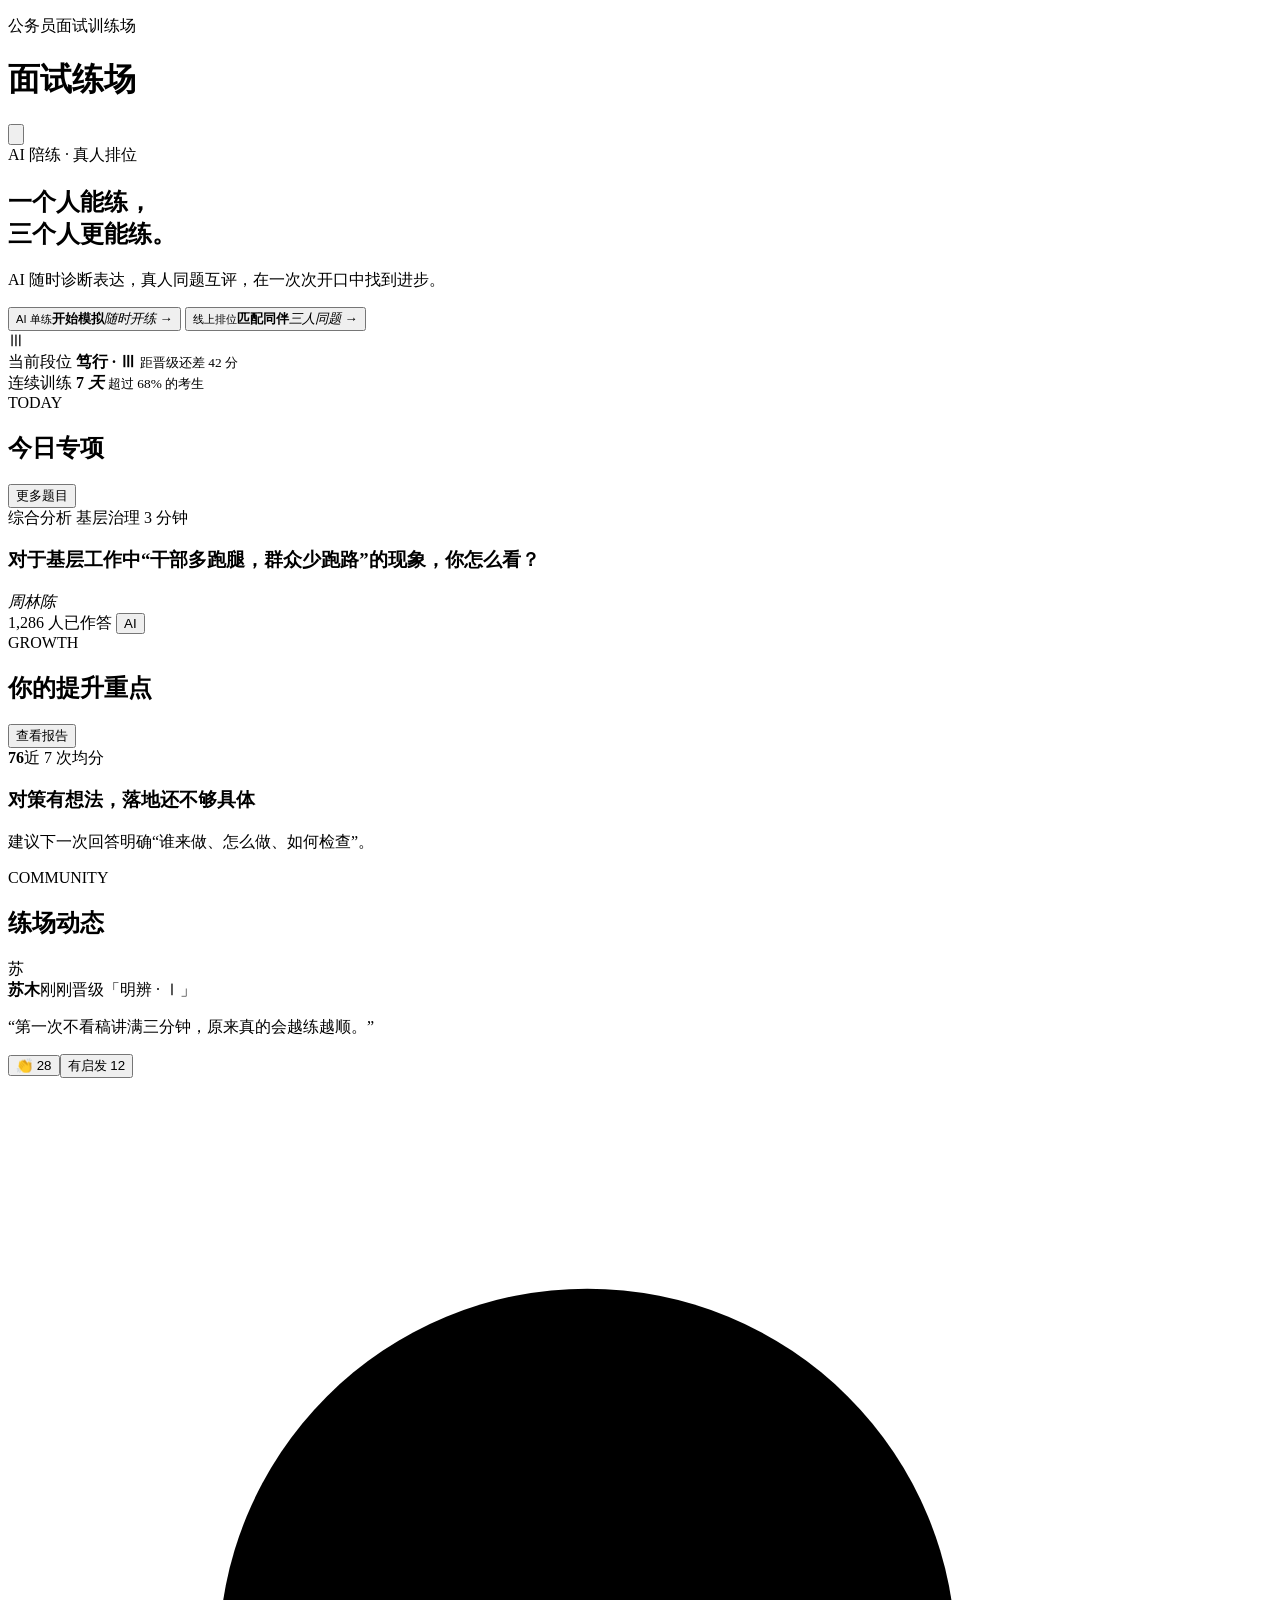
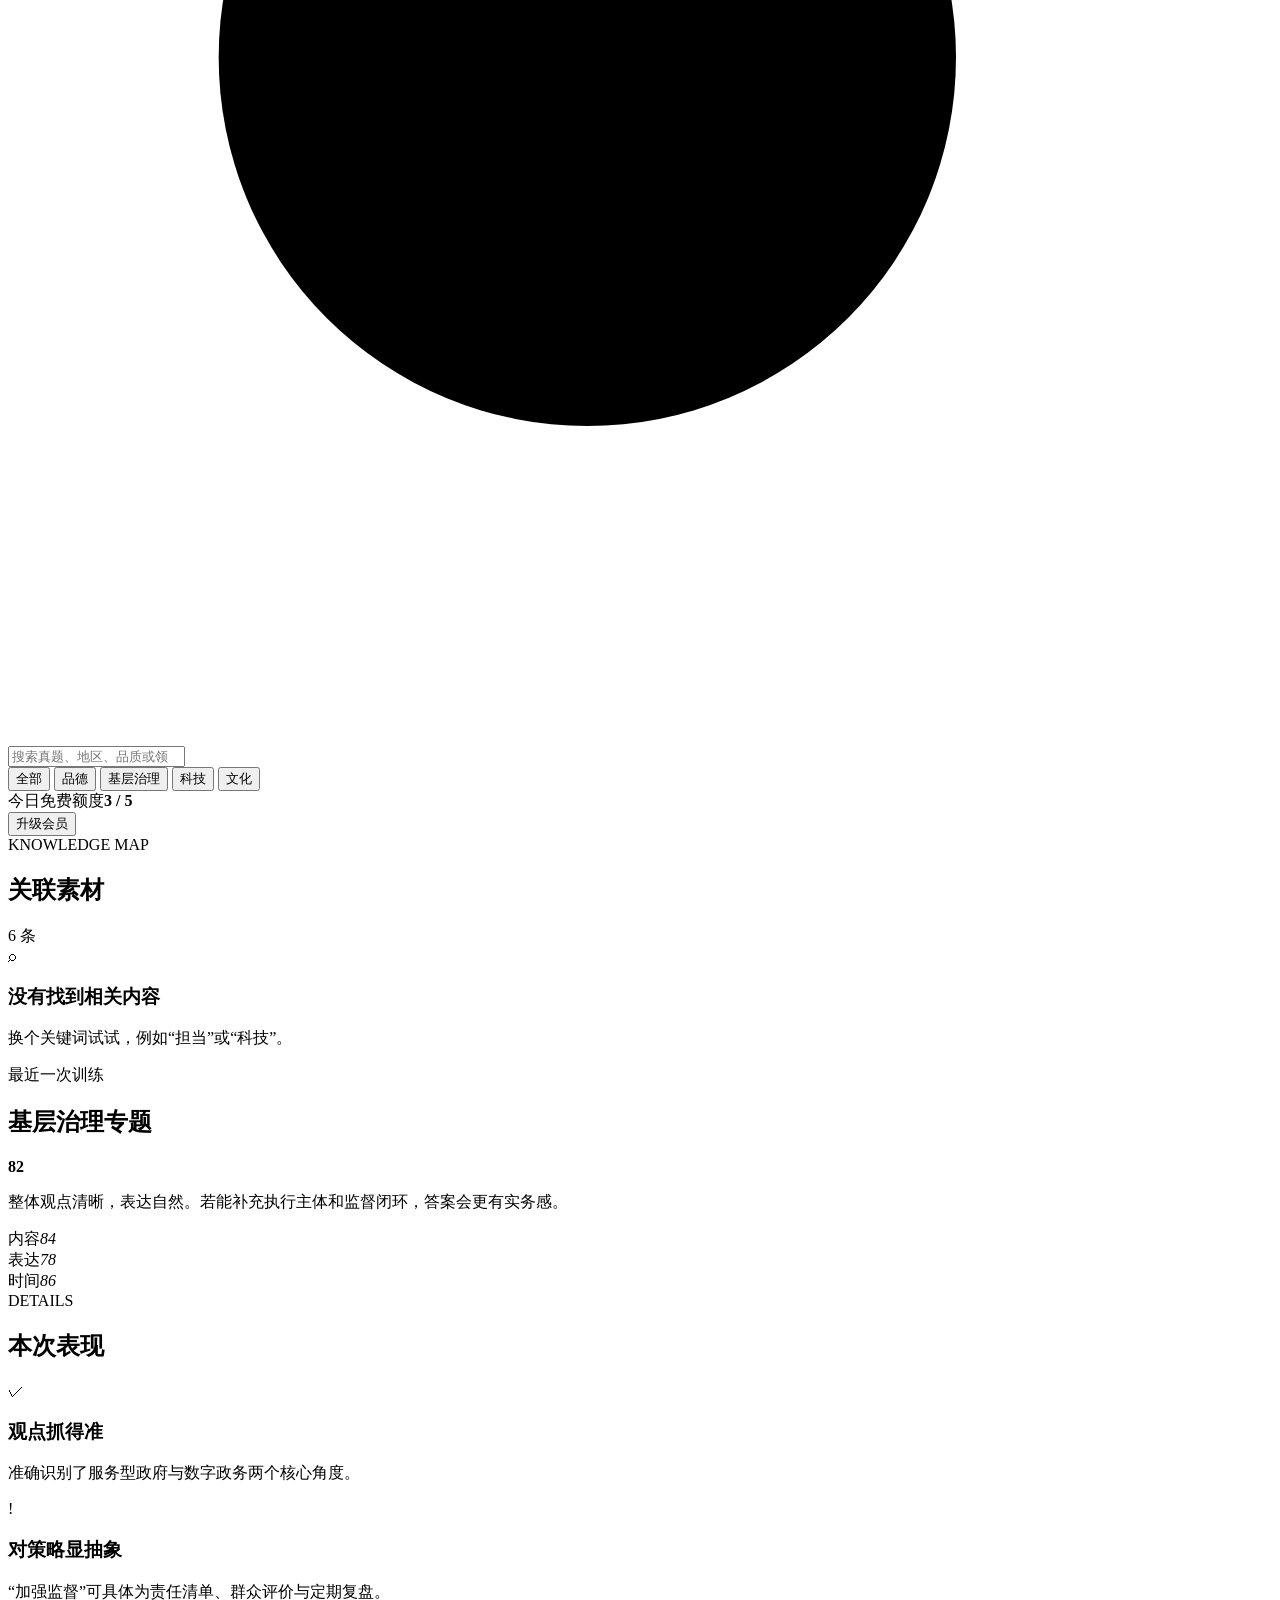
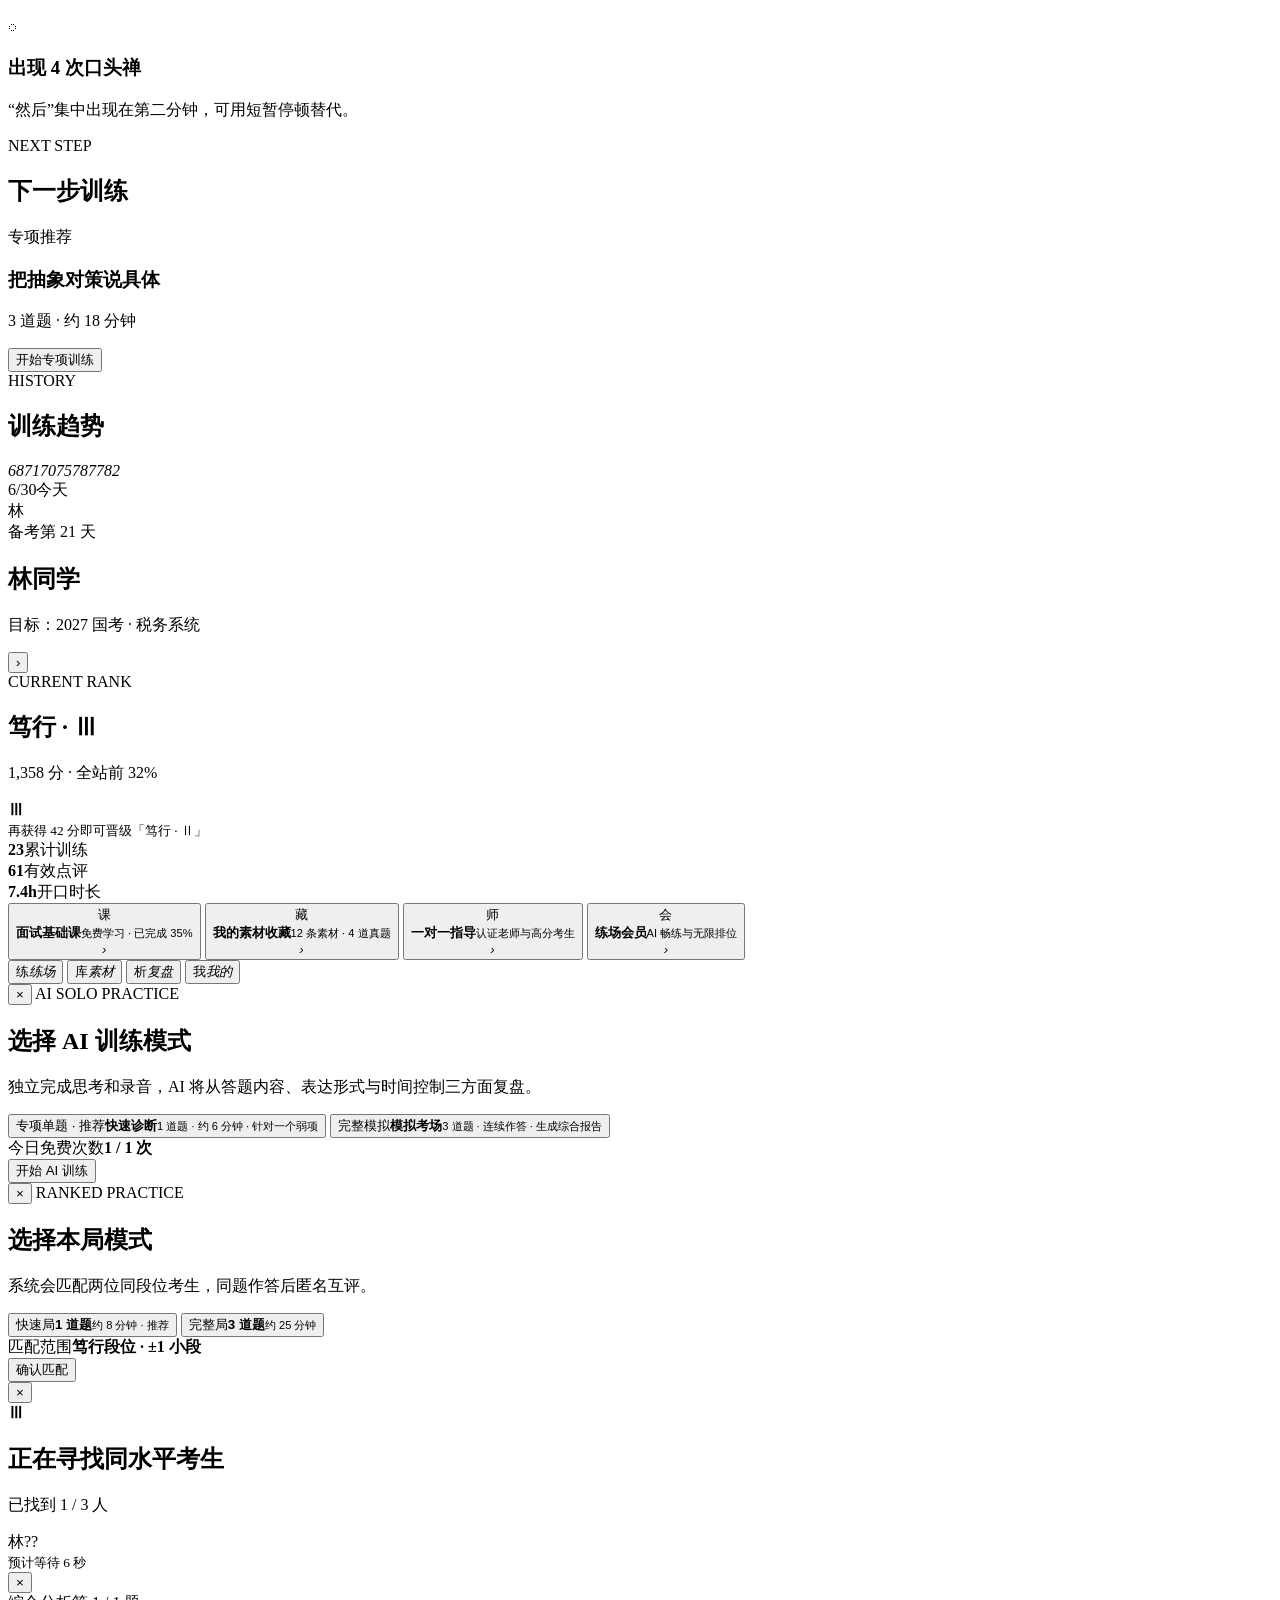
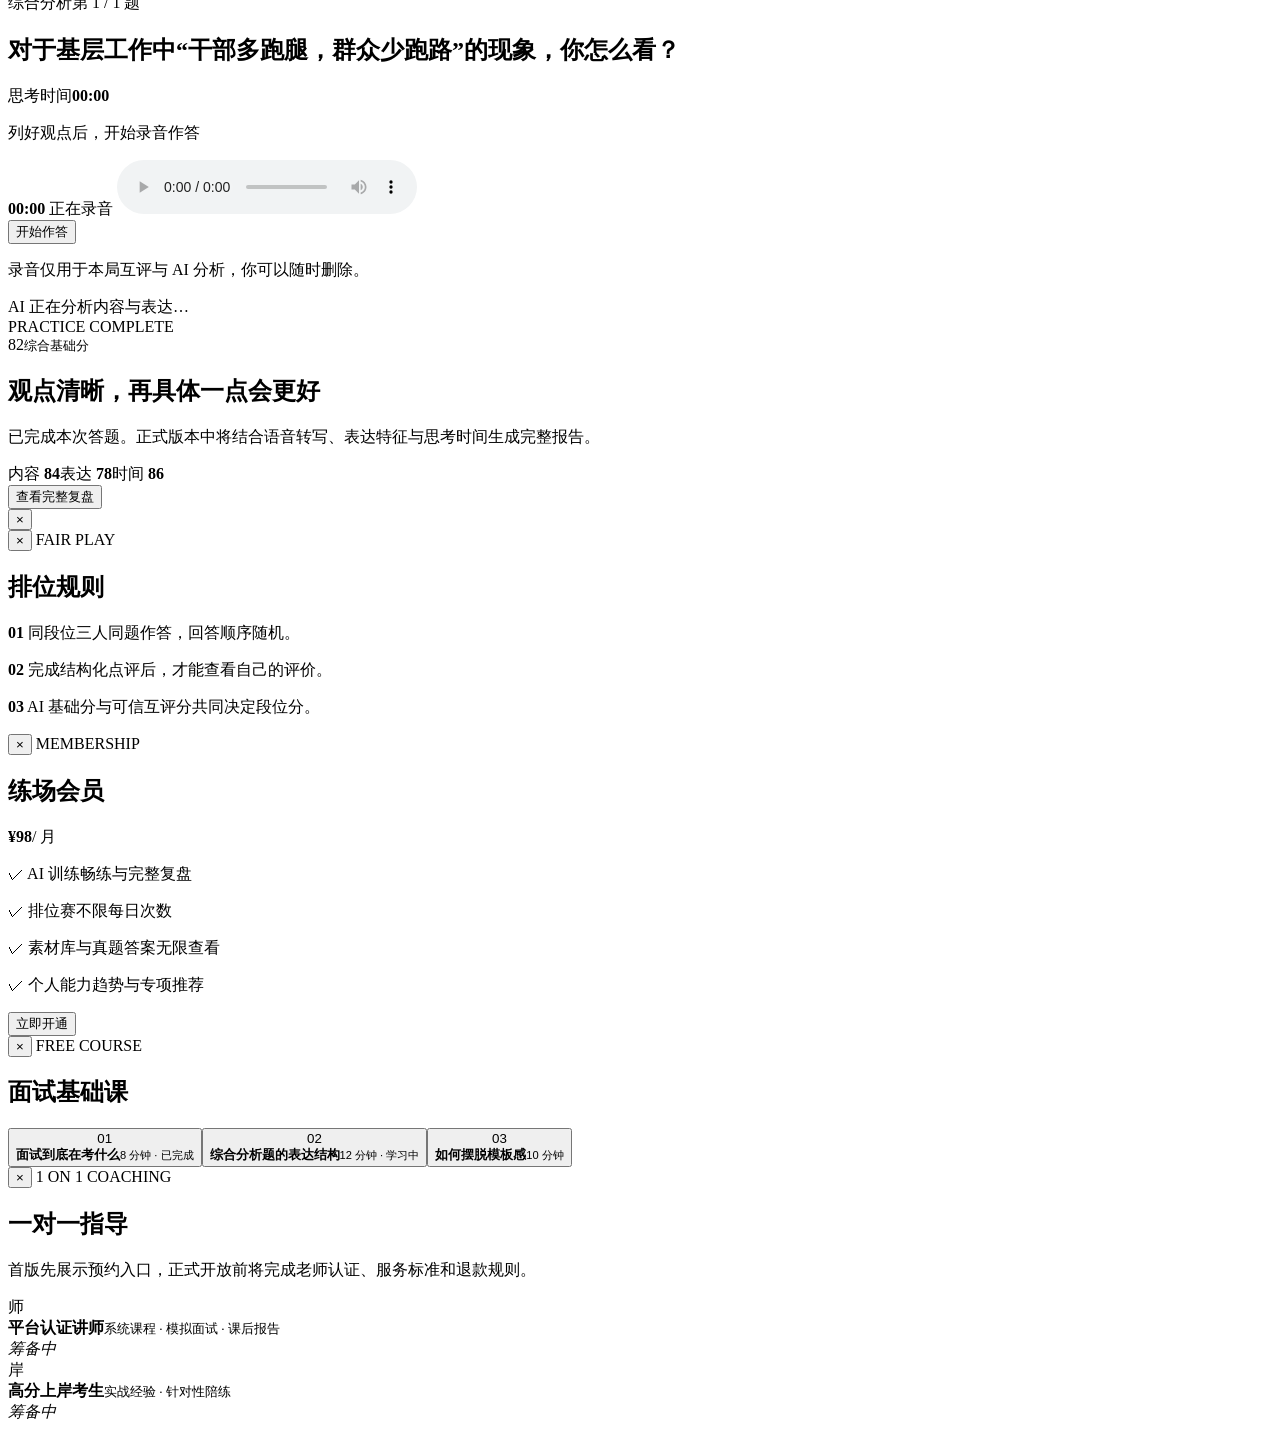
==== demo.html @ 3f96d581 "Create demo.html" ====
<!doctype html>
<html lang="zh-CN">
<head>
  <meta charset="UTF-8" />
  <meta name="viewport" content="width=device-width, initial-scale=1.0, viewport-fit=cover" />
  <meta name="theme-color" content="#f4f0e8" />
  <title>面试练场 · 公务员面试训练</title>
  <link rel="stylesheet" href="styles.css" />
</head>
<body>
  <div class="app-shell">
    <header class="topbar">
      <div>
        <p class="eyebrow">公务员面试训练场</p>
        <h1 id="page-title">面试练场</h1>
      </div>
      <button class="icon-button" id="notification-button" aria-label="消息通知">
        <span class="notification-dot"></span>
        <svg viewBox="0 0 24 24" aria-hidden="true"><path d="M18 8a6 6 0 1 0-12 0c0 7-3 7-3 9h18c0-2-3-2-3-9M10 21h4"/></svg>
      </button>
    </header>

    <main>
      <section class="page active" id="page-home" data-title="面试练场">
        <article class="hero-card">
          <div class="hero-copy">
            <span class="status-pill"><i></i> AI 陪练 · 真人排位</span>
            <h2>一个人能练，<br />三个人更能练。</h2>
            <p>AI 随时诊断表达，真人同题互评，在一次次开口中找到进步。</p>
          </div>
          <div class="hero-actions">
            <button class="hero-mode-button light" id="start-ai-button">
              <small>AI 单练</small><strong>开始模拟</strong><em>随时开练 →</em>
            </button>
            <button class="hero-mode-button outline" id="start-match-button">
              <small>线上排位</small><strong>匹配同伴</strong><em>三人同题 →</em>
            </button>
          </div>
          <div class="hero-art" aria-hidden="true">
            <span class="ring ring-one"></span>
            <span class="ring ring-two"></span>
            <span class="rank-mark">Ⅲ</span>
          </div>
        </article>

        <section class="stats-grid" aria-label="训练数据">
          <article class="stat-card">
            <span>当前段位</span>
            <strong>笃行 · Ⅲ</strong>
            <small>距晋级还差 42 分</small>
          </article>
          <article class="stat-card warm">
            <span>连续训练</span>
            <strong>7 <em>天</em></strong>
            <small>超过 68% 的考生</small>
          </article>
        </section>

        <section class="section-block">
          <div class="section-heading">
            <div><span class="section-kicker">TODAY</span><h2>今日专项</h2></div>
            <button class="link-button" data-nav="library">更多题目</button>
          </div>
          <article class="question-card">
            <div class="question-meta">
              <span class="tag dark">综合分析</span>
              <span class="tag">基层治理</span>
              <span class="tag">3 分钟</span>
            </div>
            <h3>对于基层工作中“干部多跑腿，群众少跑路”的现象，你怎么看？</h3>
            <div class="question-footer">
              <div class="avatar-stack" aria-hidden="true"><i>周</i><i>林</i><i>陈</i></div>
              <span>1,286 人已作答</span>
              <button class="round-button" id="quick-practice-button" aria-label="开始AI练习">AI</button>
            </div>
          </article>
        </section>

        <section class="section-block">
          <div class="section-heading">
            <div><span class="section-kicker">GROWTH</span><h2>你的提升重点</h2></div>
            <button class="link-button" data-nav="review">查看报告</button>
          </div>
          <article class="insight-card">
            <div class="insight-score"><strong>76</strong><span>近 7 次均分</span></div>
            <div class="insight-copy">
              <h3>对策有想法，落地还不够具体</h3>
              <p>建议下一次回答明确“谁来做、怎么做、如何检查”。</p>
              <div class="progress"><i style="width: 68%"></i></div>
            </div>
          </article>
        </section>

        <section class="section-block">
          <div class="section-heading">
            <div><span class="section-kicker">COMMUNITY</span><h2>练场动态</h2></div>
          </div>
          <article class="feed-card">
            <div class="feed-avatar">苏</div>
            <div>
              <div class="feed-line"><strong>苏木</strong><span>刚刚晋级「明辨 · Ⅰ」</span></div>
              <p>“第一次不看稿讲满三分钟，原来真的会越练越顺。”</p>
              <div class="feed-actions"><button>👏 28</button><button>有启发 12</button></div>
            </div>
          </article>
        </section>
      </section>

      <section class="page" id="page-library" data-title="素材与真题">
        <div class="search-box">
          <svg viewBox="0 0 24 24" aria-hidden="true"><circle cx="11" cy="11" r="7"></circle><path d="m20 20-4-4"></path></svg>
          <input id="material-search" type="search" placeholder="搜索真题、地区、品质或领域" />
        </div>

        <div class="filter-row" id="material-filters">
          <button class="filter-chip active" data-filter="全部">全部</button>
          <button class="filter-chip" data-filter="品德">品德</button>
          <button class="filter-chip" data-filter="基层治理">基层治理</button>
          <button class="filter-chip" data-filter="科技">科技</button>
          <button class="filter-chip" data-filter="文化">文化</button>
        </div>

        <article class="daily-limit-card">
          <div><span>今日免费额度</span><strong>3 / 5</strong></div>
          <div class="limit-dots"><i class="used"></i><i class="used"></i><i class="used"></i><i></i><i></i></div>
          <button data-open-sheet="membership-sheet">升级会员</button>
        </article>

        <div class="section-heading compact">
          <div><span class="section-kicker">KNOWLEDGE MAP</span><h2>关联素材</h2></div>
          <span class="result-count" id="result-count">6 条</span>
        </div>
        <div class="material-list" id="material-list"></div>
        <div class="empty-state hidden" id="material-empty">
          <span>⌕</span><h3>没有找到相关内容</h3><p>换个关键词试试，例如“担当”或“科技”。</p>
        </div>
      </section>

      <section class="page" id="page-review" data-title="AI 复盘">
        <article class="review-hero">
          <div class="review-heading"><div><span>最近一次训练</span><h2>基层治理专题</h2></div><strong>82</strong></div>
          <p>整体观点清晰，表达自然。若能补充执行主体和监督闭环，答案会更有实务感。</p>
          <div class="radar-bars">
            <div><span>内容</span><i><b style="width:84%"></b></i><em>84</em></div>
            <div><span>表达</span><i><b style="width:78%"></b></i><em>78</em></div>
            <div><span>时间</span><i><b style="width:86%"></b></i><em>86</em></div>
          </div>
        </article>

        <section class="section-block">
          <div class="section-heading"><div><span class="section-kicker">DETAILS</span><h2>本次表现</h2></div></div>
          <div class="review-grid">
            <article><span class="review-icon good">✓</span><div><h3>观点抓得准</h3><p>准确识别了服务型政府与数字政务两个核心角度。</p></div></article>
            <article><span class="review-icon warn">!</span><div><h3>对策略显抽象</h3><p>“加强监督”可具体为责任清单、群众评价与定期复盘。</p></div></article>
            <article><span class="review-icon neutral">◌</span><div><h3>出现 4 次口头禅</h3><p>“然后”集中出现在第二分钟，可用短暂停顿替代。</p></div></article>
          </div>
        </section>

        <section class="section-block">
          <div class="section-heading"><div><span class="section-kicker">NEXT STEP</span><h2>下一步训练</h2></div></div>
          <article class="next-card">
            <span>专项推荐</span>
            <h3>把抽象对策说具体</h3>
            <p>3 道题 · 约 18 分钟</p>
            <button id="review-practice-button">开始专项训练</button>
          </article>
        </section>

        <section class="section-block">
          <div class="section-heading"><div><span class="section-kicker">HISTORY</span><h2>训练趋势</h2></div></div>
          <article class="trend-card">
            <div class="chart" aria-label="近七次训练分数趋势">
              <span style="height:38%"><i>68</i></span><span style="height:46%"><i>71</i></span><span style="height:43%"><i>70</i></span><span style="height:57%"><i>75</i></span><span style="height:64%"><i>78</i></span><span style="height:60%"><i>77</i></span><span class="current" style="height:76%"><i>82</i></span>
            </div>
            <div class="chart-labels"><span>6/30</span><span>今天</span></div>
          </article>
        </section>
      </section>

      <section class="page" id="page-profile" data-title="我的训练">
        <article class="profile-card">
          <div class="profile-avatar">林</div>
          <div><span>备考第 21 天</span><h2>林同学</h2><p>目标：2027 国考 · 税务系统</p></div>
          <button aria-label="编辑资料">›</button>
        </article>

        <article class="rank-panel">
          <span class="section-kicker light">CURRENT RANK</span>
          <div class="rank-panel-main"><div><h2>笃行 · Ⅲ</h2><p>1,358 分 · 全站前 32%</p></div><strong>Ⅲ</strong></div>
          <div class="rank-progress"><i></i></div>
          <small>再获得 42 分即可晋级「笃行 · Ⅱ」</small>
        </article>

        <section class="profile-stats">
          <div><strong>23</strong><span>累计训练</span></div><div><strong>61</strong><span>有效点评</span></div><div><strong>7.4h</strong><span>开口时长</span></div>
        </section>

        <section class="menu-card">
          <button data-open-sheet="course-sheet"><span class="menu-icon">课</span><div><strong>面试基础课</strong><small>免费学习 · 已完成 35%</small></div><em>›</em></button>
          <button data-nav="library"><span class="menu-icon">藏</span><div><strong>我的素材收藏</strong><small>12 条素材 · 4 道真题</small></div><em>›</em></button>
          <button data-open-sheet="coach-sheet"><span class="menu-icon">师</span><div><strong>一对一指导</strong><small>认证老师与高分考生</small></div><em>›</em></button>
          <button data-open-sheet="membership-sheet"><span class="menu-icon">会</span><div><strong>练场会员</strong><small>AI 畅练与无限排位</small></div><em>›</em></button>
        </section>
      </section>
    </main>

    <nav class="bottom-nav" aria-label="主导航">
      <button class="active" data-nav="home"><span>练</span><em>练场</em></button>
      <button data-nav="library"><span>库</span><em>素材</em></button>
      <button data-nav="review"><span>析</span><em>复盘</em></button>
      <button data-nav="profile"><span>我</span><em>我的</em></button>
    </nav>
  </div>

  <div class="toast" id="toast" role="status"></div>

  <div class="sheet-overlay" id="sheet-overlay"></div>

  <section class="bottom-sheet" id="ai-sheet" aria-modal="true" role="dialog" aria-labelledby="ai-title">
    <button class="sheet-close" data-close-sheet aria-label="关闭">×</button>
    <span class="section-kicker">AI SOLO PRACTICE</span>
    <h2 id="ai-title">选择 AI 训练模式</h2>
    <p class="sheet-intro">独立完成思考和录音，AI 将从答题内容、表达形式与时间控制三方面复盘。</p>
    <div class="mode-options vertical-modes">
      <button class="mode-card active" data-ai-mode="single">
        <span>专项单题 · 推荐</span><strong>快速诊断</strong><small>1 道题 · 约 6 分钟 · 针对一个弱项</small>
      </button>
      <button class="mode-card" data-ai-mode="mock">
        <span>完整模拟</span><strong>模拟考场</strong><small>3 道题 · 连续作答 · 生成综合报告</small>
      </button>
    </div>
    <div class="match-note"><span>今日免费次数</span><strong>1 / 1 次</strong></div>
    <button class="primary-button full" id="confirm-ai-button">开始 AI 训练</button>
  </section>

  <section class="bottom-sheet" id="match-sheet" aria-modal="true" role="dialog" aria-labelledby="match-title">
    <button class="sheet-close" data-close-sheet aria-label="关闭">×</button>
    <span class="section-kicker">RANKED PRACTICE</span>
    <h2 id="match-title">选择本局模式</h2>
    <p class="sheet-intro">系统会匹配两位同段位考生，同题作答后匿名互评。</p>
    <div class="mode-options">
      <button class="mode-card active" data-mode="single"><span>快速局</span><strong>1 道题</strong><small>约 8 分钟 · 推荐</small></button>
      <button class="mode-card" data-mode="triple"><span>完整局</span><strong>3 道题</strong><small>约 25 分钟</small></button>
    </div>
    <div class="match-note"><span>匹配范围</span><strong>笃行段位 · ±1 小段</strong></div>
    <button class="primary-button full" id="confirm-match-button">确认匹配</button>
  </section>

  <section class="bottom-sheet center-sheet" id="matching-sheet" aria-modal="true" role="dialog">
    <button class="sheet-close" data-close-sheet aria-label="取消匹配">×</button>
    <div class="matching-animation"><i></i><i></i><strong>Ⅲ</strong></div>
    <h2>正在寻找同水平考生</h2>
    <p id="matching-status">已找到 1 / 3 人</p>
    <div class="matching-users"><span class="found">林</span><span id="matched-user-two">?</span><span id="matched-user-three">?</span></div>
    <small>预计等待 6 秒</small>
  </section>

  <section class="bottom-sheet practice-sheet" id="practice-sheet" aria-modal="true" role="dialog">
    <button class="sheet-close" data-close-sheet aria-label="退出答题">×</button>
    <div class="practice-top"><span class="tag dark">综合分析</span><span id="practice-step">第 1 / 1 题</span></div>
    <h2>对于基层工作中“干部多跑腿，群众少跑路”的现象，你怎么看？</h2>
    <div class="thinking-box" id="thinking-box">
      <span>思考时间</span><strong id="thinking-timer">00:00</strong>
      <p>列好观点后，开始录音作答</p>
    </div>
    <div class="record-box hidden" id="record-box">
      <div class="waveform" aria-hidden="true"><i></i><i></i><i></i><i></i><i></i><i></i><i></i><i></i><i></i><i></i><i></i><i></i></div>
      <strong id="recording-timer">00:00</strong>
      <span id="recording-label">正在录音</span>
      <audio id="recording-playback" class="hidden" controls></audio>
    </div>
    <button class="record-button" id="record-button"><i></i><span>开始作答</span></button>
    <p class="privacy-note">录音仅用于本局互评与 AI 分析，你可以随时删除。</p>
  </section>

  <section class="bottom-sheet center-sheet" id="analysis-sheet" aria-modal="true" role="dialog">
    <div class="analysis-loader" id="analysis-loader"><i></i><span>AI 正在分析内容与表达…</span></div>
    <div class="analysis-result hidden" id="analysis-result">
      <span class="section-kicker">PRACTICE COMPLETE</span>
      <div class="result-score">82<small>综合基础分</small></div>
      <h2>观点清晰，再具体一点会更好</h2>
      <p>已完成本次答题。正式版本中将结合语音转写、表达特征与思考时间生成完整报告。</p>
      <div class="mini-scores"><span>内容 <strong>84</strong></span><span>表达 <strong>78</strong></span><span>时间 <strong>86</strong></span></div>
      <button class="primary-button full" id="view-report-button">查看完整复盘</button>
    </div>
  </section>

  <section class="bottom-sheet" id="material-sheet" aria-modal="true" role="dialog">
    <button class="sheet-close" data-close-sheet aria-label="关闭">×</button>
    <div id="material-detail"></div>
  </section>

  <section class="bottom-sheet" id="rules-sheet" aria-modal="true" role="dialog">
    <button class="sheet-close" data-close-sheet aria-label="关闭">×</button>
    <span class="section-kicker">FAIR PLAY</span><h2>排位规则</h2>
    <div class="rules-list"><p><strong>01</strong> 同段位三人同题作答，回答顺序随机。</p><p><strong>02</strong> 完成结构化点评后，才能查看自己的评价。</p><p><strong>03</strong> AI 基础分与可信互评分共同决定段位分。</p></div>
  </section>

  <section class="bottom-sheet" id="membership-sheet" aria-modal="true" role="dialog">
    <button class="sheet-close" data-close-sheet aria-label="关闭">×</button>
    <span class="section-kicker">MEMBERSHIP</span><h2>练场会员</h2>
    <div class="price-line"><strong>¥98</strong><span>/ 月</span></div>
    <div class="benefit-list"><p>✓ AI 训练畅练与完整复盘</p><p>✓ 排位赛不限每日次数</p><p>✓ 素材库与真题答案无限查看</p><p>✓ 个人能力趋势与专项推荐</p></div>
    <button class="primary-button full" data-demo-action="会员支付将在正式版接入">立即开通</button>
  </section>

  <section class="bottom-sheet" id="course-sheet" aria-modal="true" role="dialog">
    <button class="sheet-close" data-close-sheet aria-label="关闭">×</button>
    <span class="section-kicker">FREE COURSE</span><h2>面试基础课</h2>
    <div class="course-list"><button><span>01</span><div><strong>面试到底在考什么</strong><small>8 分钟 · 已完成</small></div></button><button><span>02</span><div><strong>综合分析题的表达结构</strong><small>12 分钟 · 学习中</small></div></button><button><span>03</span><div><strong>如何摆脱模板感</strong><small>10 分钟</small></div></button></div>
  </section>

  <section class="bottom-sheet" id="coach-sheet" aria-modal="true" role="dialog">
    <button class="sheet-close" data-close-sheet aria-label="关闭">×</button>
    <span class="section-kicker">1 ON 1 COACHING</span><h2>一对一指导</h2>
    <p class="sheet-intro">首版先展示预约入口，正式开放前将完成老师认证、服务标准和退款规则。</p>
    <div class="coach-list"><article><span>师</span><div><strong>平台认证讲师</strong><small>系统课程 · 模拟面试 · 课后报告</small></div><em>筹备中</em></article><article><span>岸</span><div><strong>高分上岸考生</strong><small>实战经验 · 针对性陪练</small></div><em>筹备中</em></article></div>
  </section>

  <script src="app.js"></script>
</body>
</html>
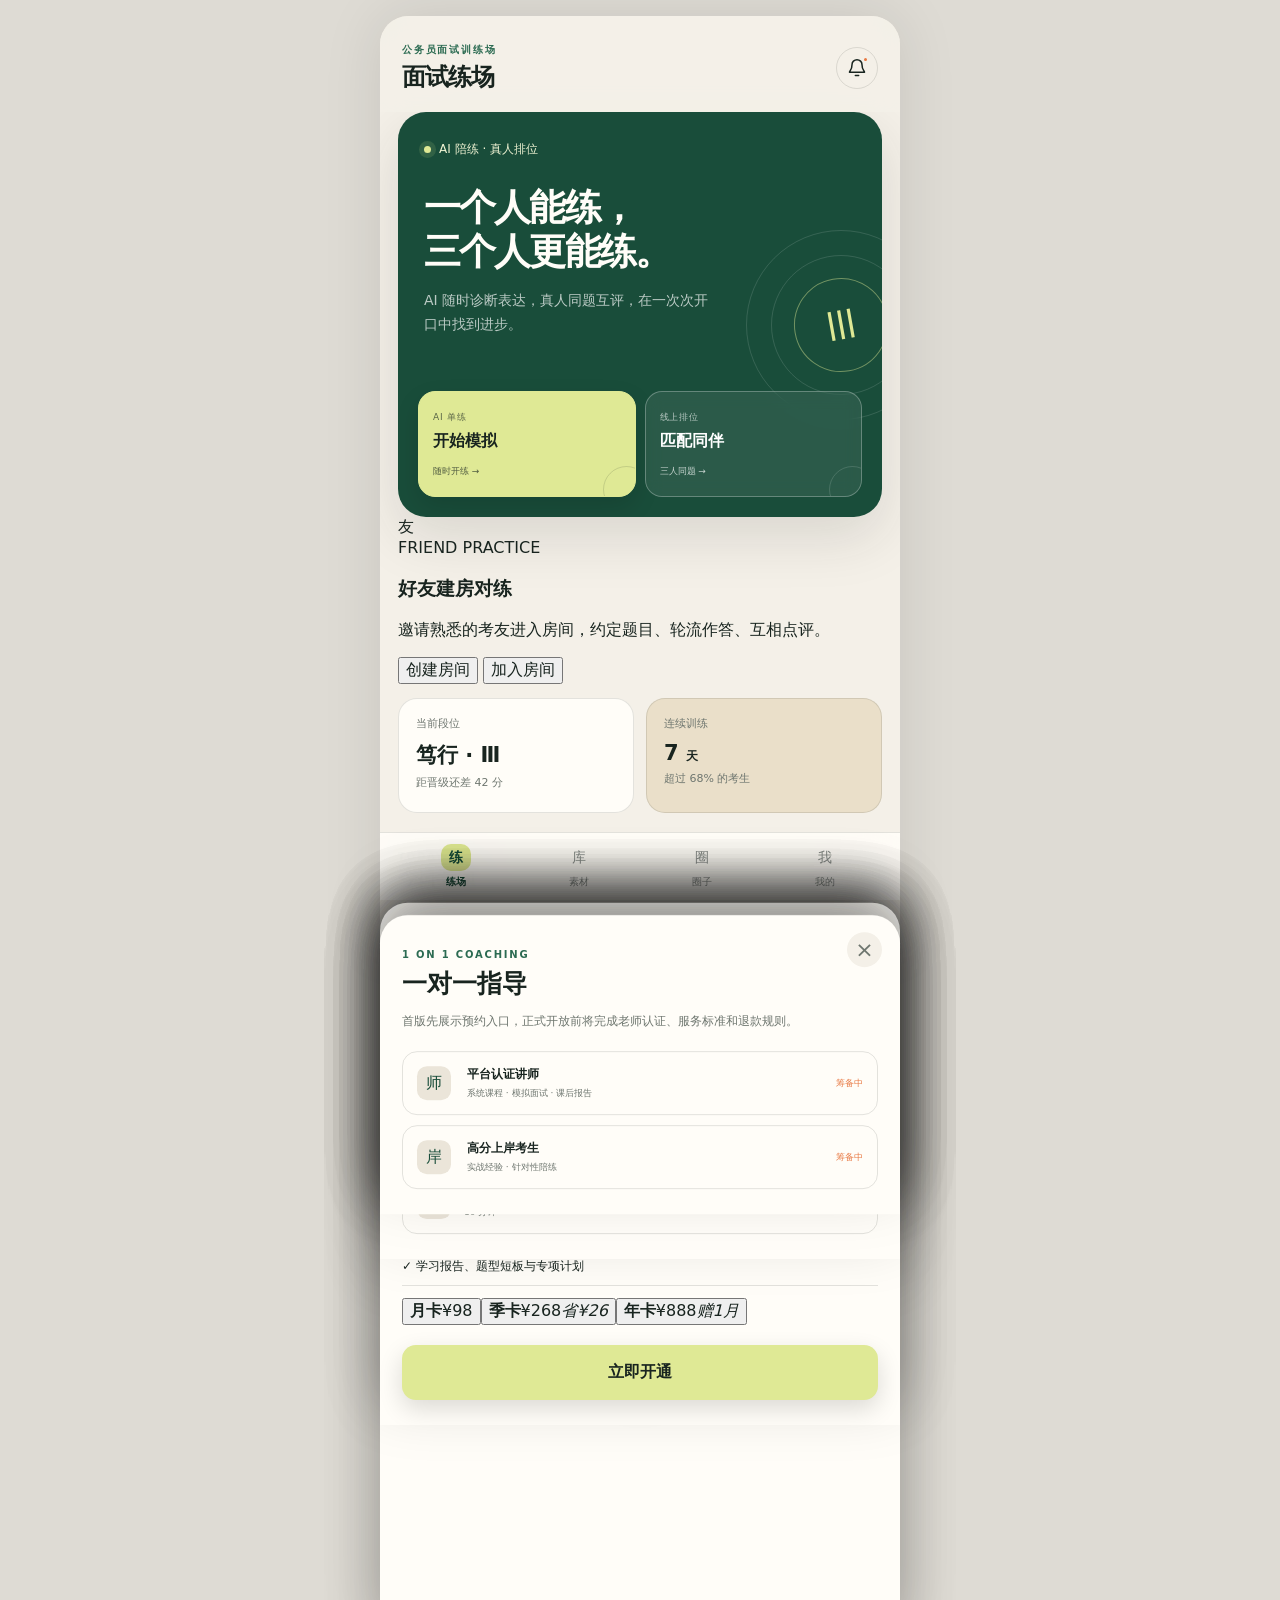
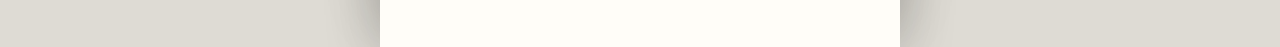
==== commit d9c683f8: "Update demo.html" ====
--- a/demo.html
+++ b/demo.html
@@ -43,6 +43,17 @@
           </div>
         </article>
 
+        <article class="friend-practice-card">
+          <div class="friend-practice-icon">友</div>
+          <div class="friend-practice-copy">
+            <span>FRIEND PRACTICE</span>
+            <h3>好友建房对练</h3>
+            <p>邀请熟悉的考友进入房间，约定题目、轮流作答、互相点评。</p>
+          </div>
+          <button id="create-room-button">创建房间</button>
+          <button class="join-room-button" data-open-sheet="room-sheet">加入房间</button>
+        </article>
+
         <section class="stats-grid" aria-label="训练数据">
           <article class="stat-card">
             <span>当前段位</span>
@@ -79,7 +90,7 @@
         <section class="section-block">
           <div class="section-heading">
             <div><span class="section-kicker">GROWTH</span><h2>你的提升重点</h2></div>
-            <button class="link-button" data-nav="review">查看报告</button>
+            <button class="link-button" data-open-sheet="report-sheet">查看报告</button>
           </div>
           <article class="insight-card">
             <div class="insight-score"><strong>76</strong><span>近 7 次均分</span></div>
@@ -107,9 +118,13 @@
       </section>
 
       <section class="page" id="page-library" data-title="素材与真题">
+        <div class="library-tabs">
+          <button class="active" data-library-view="questions">历年真题</button>
+          <button data-library-view="materials">典例素材</button>
+        </div>
         <div class="search-box">
           <svg viewBox="0 0 24 24" aria-hidden="true"><circle cx="11" cy="11" r="7"></circle><path d="m20 20-4-4"></path></svg>
-          <input id="material-search" type="search" placeholder="搜索真题、地区、品质或领域" />
+          <input id="material-search" type="search" placeholder="搜索题目、年份、地区、题型或考点" />
         </div>
 
         <div class="filter-row" id="material-filters">
@@ -120,59 +135,52 @@
           <button class="filter-chip" data-filter="文化">文化</button>
         </div>
 
-        <article class="daily-limit-card">
-          <div><span>今日免费额度</span><strong>3 / 5</strong></div>
-          <div class="limit-dots"><i class="used"></i><i class="used"></i><i class="used"></i><i></i><i></i></div>
-          <button data-open-sheet="membership-sheet">升级会员</button>
+        <article class="smart-search-card">
+          <div class="smart-search-icon">AI</div>
+          <div><span>会员智能检索</span><strong>点击考点标签，自动推荐同类真题与可用素材</strong></div>
+          <button data-open-sheet="membership-sheet">解锁</button>
         </article>
 
         <div class="section-heading compact">
-          <div><span class="section-kicker">KNOWLEDGE MAP</span><h2>关联素材</h2></div>
+          <div><span class="section-kicker" id="library-kicker">PAST EXAMS</span><h2 id="library-heading">历年真题</h2></div>
           <span class="result-count" id="result-count">6 条</span>
         </div>
-        <div class="material-list" id="material-list"></div>
+        <div class="question-list" id="question-list"></div>
+        <div class="material-list hidden" id="material-list"></div>
         <div class="empty-state hidden" id="material-empty">
-          <span>⌕</span><h3>没有找到相关内容</h3><p>换个关键词试试，例如“担当”或“科技”。</p>
+          <span>⌕</span><h3>没有找到相关内容</h3><p>换个关键词试试，例如“基层治理”或“组织管理”。</p>
         </div>
       </section>
 
-      <section class="page" id="page-review" data-title="AI 复盘">
-        <article class="review-hero">
-          <div class="review-heading"><div><span>最近一次训练</span><h2>基层治理专题</h2></div><strong>82</strong></div>
-          <p>整体观点清晰，表达自然。若能补充执行主体和监督闭环，答案会更有实务感。</p>
-          <div class="radar-bars">
-            <div><span>内容</span><i><b style="width:84%"></b></i><em>84</em></div>
-            <div><span>表达</span><i><b style="width:78%"></b></i><em>78</em></div>
-            <div><span>时间</span><i><b style="width:86%"></b></i><em>86</em></div>
-          </div>
-        </article>
-
-        <section class="section-block">
-          <div class="section-heading"><div><span class="section-kicker">DETAILS</span><h2>本次表现</h2></div></div>
-          <div class="review-grid">
-            <article><span class="review-icon good">✓</span><div><h3>观点抓得准</h3><p>准确识别了服务型政府与数字政务两个核心角度。</p></div></article>
-            <article><span class="review-icon warn">!</span><div><h3>对策略显抽象</h3><p>“加强监督”可具体为责任清单、群众评价与定期复盘。</p></div></article>
-            <article><span class="review-icon neutral">◌</span><div><h3>出现 4 次口头禅</h3><p>“然后”集中出现在第二分钟，可用短暂停顿替代。</p></div></article>
-          </div>
-        </section>
-
-        <section class="section-block">
-          <div class="section-heading"><div><span class="section-kicker">NEXT STEP</span><h2>下一步训练</h2></div></div>
-          <article class="next-card">
-            <span>专项推荐</span>
-            <h3>把抽象对策说具体</h3>
-            <p>3 道题 · 约 18 分钟</p>
-            <button id="review-practice-button">开始专项训练</button>
-          </article>
-        </section>
-
-        <section class="section-block">
-          <div class="section-heading"><div><span class="section-kicker">HISTORY</span><h2>训练趋势</h2></div></div>
-          <article class="trend-card">
-            <div class="chart" aria-label="近七次训练分数趋势">
-              <span style="height:38%"><i>68</i></span><span style="height:46%"><i>71</i></span><span style="height:43%"><i>70</i></span><span style="height:57%"><i>75</i></span><span style="height:64%"><i>78</i></span><span style="height:60%"><i>77</i></span><span class="current" style="height:76%"><i>82</i></span>
-            </div>
-            <div class="chart-labels"><span>6/30</span><span>今天</span></div>
+      <section class="page" id="page-community" data-title="学习圈子">
+        <article class="community-hero">
+          <div><span>LEARNING CIRCLE</span><h2>找到一起开口的人</h2><p>分享答题思路、交换素材、约练组局，把备考变成有同伴的长期行动。</p></div>
+          <button data-demo-action="发布功能将在正式版开放">＋ 发布</button>
+        </article>
+
+        <div class="circle-filter-row">
+          <button class="active">推荐</button><button>约练</button><button>答题分享</button><button>素材交流</button><button>同省考友</button>
+        </div>
+
+        <section class="circle-list">
+          <article class="circle-post">
+            <div class="post-head"><span class="post-avatar orange">苏</span><div><strong>苏木</strong><small>明辨 · Ⅰ · 12分钟前</small></div><button data-demo-action="已发送好友申请">＋ 好友</button></div>
+            <p>今天练“群众工作”这道题，发现自己总在讲大道理。我把对策改成了“干部定期入户＋问题台账＋限时反馈”，明显具体多了。</p>
+            <div class="post-audio"><button data-demo-action="语音播放功能演示">▶</button><i><b></b></i><span>02:46</span></div>
+            <div class="post-tags"><span># 基层治理</span><span># 群众工作</span></div>
+            <div class="post-actions"><button>♡ 36</button><button>评论 12</button><button data-open-sheet="room-sheet">约她练一局</button></div>
+          </article>
+          <article class="circle-post">
+            <div class="post-head"><span class="post-avatar green">周</span><div><strong>周同学</strong><small>笃行 · Ⅱ · 28分钟前</small></div><button data-demo-action="已发送好友申请">＋ 好友</button></div>
+            <p>今晚九点建房练三道组织管理题，还差一位同学。希望能完整互评，不打人情分。</p>
+            <div class="room-invite"><div><span>3题完整局</span><strong>21:00 开始</strong></div><div class="avatar-stack"><i>周</i><i>林</i><i>?</i></div><button data-open-sheet="room-sheet">申请加入</button></div>
+            <div class="post-actions"><button>♡ 18</button><button>评论 6</button><button>分享</button></div>
+          </article>
+          <article class="circle-post">
+            <div class="post-head"><span class="post-avatar blue">陈</span><div><strong>陈一言</strong><small>上岸经验认证 · 1小时前</small></div><button data-demo-action="已关注该用户">关注</button></div>
+            <p>分享一个“科技创新”素材的使用提醒：不要只说技术提高效率，还要补充数据安全、数字鸿沟和责任边界，答案会完整很多。</p>
+            <div class="post-tags"><span># 科技创新</span><span># 素材分享</span><span># 综合分析</span></div>
+            <div class="post-actions"><button>♡ 89</button><button>评论 24</button><button>收藏 31</button></div>
           </article>
         </section>
       </section>
@@ -184,7 +192,7 @@
           <button aria-label="编辑资料">›</button>
         </article>
 
-        <article class="rank-panel">
+        <article class="rank-panel clickable-panel" id="report-entry" role="button" tabindex="0">
           <span class="section-kicker light">CURRENT RANK</span>
           <div class="rank-panel-main"><div><h2>笃行 · Ⅲ</h2><p>1,358 分 · 全站前 32%</p></div><strong>Ⅲ</strong></div>
           <div class="rank-progress"><i></i></div>
@@ -196,10 +204,12 @@
         </section>
 
         <section class="menu-card">
+          <button data-open-sheet="messages-sheet"><span class="menu-icon">信</span><div><strong>消息与好友</strong><small>3 条未读 · 约练与私信</small></div><em><b class="unread-badge">3</b>›</em></button>
           <button data-open-sheet="course-sheet"><span class="menu-icon">课</span><div><strong>面试基础课</strong><small>免费学习 · 已完成 35%</small></div><em>›</em></button>
           <button data-nav="library"><span class="menu-icon">藏</span><div><strong>我的素材收藏</strong><small>12 条素材 · 4 道真题</small></div><em>›</em></button>
           <button data-open-sheet="coach-sheet"><span class="menu-icon">师</span><div><strong>一对一指导</strong><small>认证老师与高分考生</small></div><em>›</em></button>
-          <button data-open-sheet="membership-sheet"><span class="menu-icon">会</span><div><strong>练场会员</strong><small>AI 畅练与无限排位</small></div><em>›</em></button>
+          <button data-open-sheet="membership-sheet"><span class="menu-icon">会</span><div><strong>练场会员</strong><small>AI 畅练与智能检索</small></div><em>›</em></button>
+          <button data-open-sheet="topup-sheet"><span class="menu-icon">充</span><div><strong>充值与活动</strong><small>储值赠会员 · 多档权益</small></div><em>›</em></button>
         </section>
       </section>
     </main>
@@ -207,7 +217,7 @@
     <nav class="bottom-nav" aria-label="主导航">
       <button class="active" data-nav="home"><span>练</span><em>练场</em></button>
       <button data-nav="library"><span>库</span><em>素材</em></button>
-      <button data-nav="review"><span>析</span><em>复盘</em></button>
+      <button data-nav="community"><span>圈</span><em>圈子</em></button>
       <button data-nav="profile"><span>我</span><em>我的</em></button>
     </nav>
   </div>
@@ -215,6 +225,57 @@
   <div class="toast" id="toast" role="status"></div>
 
   <div class="sheet-overlay" id="sheet-overlay"></div>
+
+  <section class="bottom-sheet" id="room-sheet" aria-modal="true" role="dialog" aria-labelledby="room-title">
+    <button class="sheet-close" data-close-sheet aria-label="关闭">×</button>
+    <span class="section-kicker">FRIEND ROOM</span><h2 id="room-title">好友建房对练</h2>
+    <p class="sheet-intro">创建房间后发送房间号，好友进入即可选择同一组题目轮流作答。</p>
+    <div class="room-code-card"><span>本次房间号</span><strong id="room-code">724 891</strong><button id="copy-room-code">复制</button></div>
+    <div class="room-settings"><div><span>题目数量</span><strong>3 道完整局</strong></div><div><span>房间模式</span><strong>轮流作答＋互评</strong></div><div><span>语音权限</span><strong>仅房间成员可听</strong></div></div>
+    <div class="friend-invite-list">
+      <button data-demo-action="已邀请周同学"><i class="friend-avatar green">周</i><span><strong>周同学</strong><small>在线 · 笃行Ⅱ</small></span><em>邀请</em></button>
+      <button data-demo-action="已邀请苏木"><i class="friend-avatar orange">苏</i><span><strong>苏木</strong><small>训练中 · 明辨Ⅰ</small></span><em>邀请</em></button>
+    </div>
+    <div class="join-code-box"><input id="join-code-input" inputmode="numeric" placeholder="输入好友发来的6位房间号" /><button id="join-code-button">加入</button></div>
+  </section>
+
+  <section class="bottom-sheet report-sheet" id="report-sheet" aria-modal="true" role="dialog" aria-labelledby="report-title">
+    <button class="sheet-close" data-close-sheet aria-label="关闭">×</button>
+    <span class="section-kicker">LEARNING REPORT</span><h2 id="report-title">学习状况与训练报告</h2>
+    <article class="review-hero">
+      <div class="review-heading"><div><span>近 7 次训练</span><h2>综合能力趋势</h2></div><strong>82</strong></div>
+      <p>观点提炼和时间控制进步明显，当前最需要加强的是对策的执行细节与表达稳定性。</p>
+      <div class="radar-bars"><div><span>内容</span><i><b style="width:84%"></b></i><em>84</em></div><div><span>表达</span><i><b style="width:78%"></b></i><em>78</em></div><div><span>时间</span><i><b style="width:86%"></b></i><em>86</em></div></div>
+    </article>
+    <div class="report-summary-grid"><article><strong>23</strong><span>累计训练</span></article><article><strong>76→82</strong><span>近月提升</span></article><article><strong>7.4h</strong><span>开口时长</span></article></div>
+    <div class="review-grid compact-review"><article><span class="review-icon good">✓</span><div><h3>观点抓得准</h3><p>能快速识别服务型政府与群众意识等核心角度。</p></div></article><article><span class="review-icon warn">!</span><div><h3>对策略显抽象</h3><p>建议明确执行主体、实施步骤和监督闭环。</p></div></article></div>
+    <article class="member-report-lock"><div><span>会员专属详细分析</span><h3>查看题型短板、口头禅分布与未来7天训练计划</h3></div><button data-open-sheet="membership-sheet">解锁报告</button></article>
+  </section>
+
+  <section class="bottom-sheet" id="messages-sheet" aria-modal="true" role="dialog" aria-labelledby="messages-title">
+    <button class="sheet-close" data-close-sheet aria-label="关闭">×</button>
+    <span class="section-kicker">MESSAGES</span><h2 id="messages-title">消息与好友</h2>
+    <div class="message-tabs"><button class="active">消息</button><button>好友 18</button><button>约练邀请 2</button></div>
+    <div class="message-list">
+      <button data-demo-action="进入与周同学的聊天"><i class="friend-avatar green">周</i><span><strong>周同学</strong><small>今晚九点还练组织管理题吗？</small></span><em><b>2</b>20:16</em></button>
+      <button data-open-sheet="room-sheet"><i class="friend-avatar orange">苏</i><span><strong>苏木</strong><small>邀请你加入三人完整局</small></span><em><b>1</b>18:42</em></button>
+      <button data-demo-action="进入练场系统通知"><i class="friend-avatar system">练</i><span><strong>练场通知</strong><small>你的AI训练报告已生成</small></span><em>昨天</em></button>
+    </div>
+    <button class="primary-button full" data-open-sheet="room-sheet">发起好友约练</button>
+  </section>
+
+  <section class="bottom-sheet" id="topup-sheet" aria-modal="true" role="dialog" aria-labelledby="topup-title">
+    <button class="sheet-close" data-close-sheet aria-label="关闭">×</button>
+    <span class="section-kicker">TOP-UP BONUS</span><h2 id="topup-title">充值与限时活动</h2>
+    <p class="sheet-intro">储值余额可用于会员、一对一指导与虚拟礼物。以下为产品活动方案演示。</p>
+    <div class="topup-grid">
+      <button data-demo-action="支付将在正式版接入"><span>热身档</span><strong>¥298</strong><small>赠 7 天会员</small></button>
+      <button data-demo-action="支付将在正式版接入"><span>冲刺档</span><strong>¥598</strong><small>赠 1 个月会员</small></button>
+      <button class="featured" data-demo-action="支付将在正式版接入"><em>最受欢迎</em><span>上岸档</span><strong>¥1,000</strong><small>赠 2 个月会员＋专属徽章</small></button>
+      <button data-demo-action="支付将在正式版接入"><span>长期档</span><strong>¥2,000</strong><small>赠 5 个月会员＋指导券</small></button>
+    </div>
+    <p class="topup-note">正式上线前需明确储值余额使用范围、退款规则、发票与未成年人保护。</p>
+  </section>
 
   <section class="bottom-sheet" id="ai-sheet" aria-modal="true" role="dialog" aria-labelledby="ai-title">
     <button class="sheet-close" data-close-sheet aria-label="关闭">×</button>
@@ -300,7 +361,8 @@
     <button class="sheet-close" data-close-sheet aria-label="关闭">×</button>
     <span class="section-kicker">MEMBERSHIP</span><h2>练场会员</h2>
     <div class="price-line"><strong>¥98</strong><span>/ 月</span></div>
-    <div class="benefit-list"><p>✓ AI 训练畅练与完整复盘</p><p>✓ 排位赛不限每日次数</p><p>✓ 素材库与真题答案无限查看</p><p>✓ 个人能力趋势与专项推荐</p></div>
+    <div class="benefit-list"><p>✓ AI 训练畅练与完整复盘</p><p>✓ 排位赛不限每日次数</p><p>✓ 点击考点标签智能推荐真题与素材</p><p>✓ 学习报告、题型短板与专项计划</p></div>
+    <div class="member-plan-row"><button class="active"><strong>月卡</strong><span>¥98</span></button><button><strong>季卡</strong><span>¥268</span><em>省¥26</em></button><button><strong>年卡</strong><span>¥888</span><em>赠1月</em></button></div>
     <button class="primary-button full" data-demo-action="会员支付将在正式版接入">立即开通</button>
   </section>
 
--- a/styles.css
+++ b/styles.css
@@ -0,0 +1,179 @@
+:root {
+  --paper: #f4f0e8;
+  --paper-2: #ebe5d9;
+  --ink: #18241f;
+  --muted: #6e766f;
+  --green: #194d3a;
+  --green-2: #2c6b52;
+  --lime: #dfe995;
+  --orange: #e87842;
+  --white: #fffdf8;
+  --line: rgba(24, 36, 31, .12);
+  --shadow: 0 20px 55px rgba(35, 42, 37, .13);
+  font-family: "PingFang SC", "Microsoft YaHei", system-ui, -apple-system, sans-serif;
+  color: var(--ink);
+  background: #dedbd4;
+}
+
+* { box-sizing: border-box; }
+body { margin: 0; background: #dedbd4; color: var(--ink); }
+button, input { font: inherit; }
+button { color: inherit; }
+.hidden { display: none !important; }
+.app-shell { width: min(100%, 520px); min-height: 100vh; margin: 0 auto; background: var(--paper); position: relative; overflow: hidden; box-shadow: 0 0 60px rgba(0,0,0,.1); }
+.topbar { height: 96px; padding: 22px 22px 14px; display: flex; justify-content: space-between; align-items: center; position: sticky; top: 0; z-index: 20; background: rgba(244,240,232,.93); backdrop-filter: blur(14px); }
+.eyebrow, .section-kicker { margin: 0 0 4px; font-size: 10px; letter-spacing: .18em; color: var(--green-2); font-weight: 800; }
+.topbar h1 { font-size: 24px; margin: 0; letter-spacing: -.04em; }
+.icon-button { width: 42px; height: 42px; border: 1px solid var(--line); border-radius: 50%; background: transparent; display: grid; place-items: center; position: relative; }
+.icon-button svg { width: 20px; fill: none; stroke: currentColor; stroke-width: 1.8; stroke-linecap: round; stroke-linejoin: round; }
+.notification-dot { position: absolute; width: 7px; height: 7px; border-radius: 50%; background: var(--orange); top: 8px; right: 8px; border: 2px solid var(--paper); }
+main { padding: 0 18px 104px; }
+.page { display: none; animation: fadeUp .35s ease both; }
+.page.active { display: block; }
+@keyframes fadeUp { from { opacity: 0; transform: translateY(5px); } }
+
+.hero-card { min-height: 405px; padding: 26px; border-radius: 28px; color: var(--white); background: var(--green); position: relative; overflow: hidden; box-shadow: var(--shadow); }
+.hero-copy, .hero-actions { position: relative; z-index: 2; }
+.status-pill { display: inline-flex; align-items: center; gap: 8px; font-size: 12px; color: #eff3d3; }
+.status-pill i { width: 7px; height: 7px; border-radius: 50%; background: var(--lime); box-shadow: 0 0 0 5px rgba(223,233,149,.12); animation: pulse 1.8s infinite; }
+@keyframes pulse { 50% { box-shadow: 0 0 0 9px rgba(223,233,149,0); } }
+.hero-card h2 { font-family: "STSong", "SimSun", serif; margin: 28px 0 12px; font-size: 37px; line-height: 1.2; font-weight: 700; letter-spacing: -.05em; }
+.hero-card p { max-width: 295px; color: rgba(255,255,255,.7); font-size: 14px; line-height: 1.7; }
+.hero-actions { position: absolute; z-index: 3; left: 20px; right: 20px; bottom: 20px; display: grid; grid-template-columns: 1fr 1fr; gap: 9px; }
+.hero-mode-button { min-height: 106px; padding: 14px; border-radius: 17px; text-align: left; cursor: pointer; position: relative; overflow: hidden; }
+.hero-mode-button small, .hero-mode-button strong, .hero-mode-button em { display: block; }
+.hero-mode-button small { font-size: 9px; letter-spacing: .08em; opacity: .66; }
+.hero-mode-button strong { margin: 7px 0 13px; font-size: 16px; }
+.hero-mode-button em { font-size: 9px; font-style: normal; opacity: .72; }
+.hero-mode-button.light { border: 1px solid var(--lime); background: var(--lime); color: var(--ink); box-shadow: 0 10px 24px rgba(0,0,0,.12); }
+.hero-mode-button.outline { border: 1px solid rgba(255,255,255,.28); background: rgba(255,255,255,.08); color: white; backdrop-filter: blur(8px); }
+.hero-mode-button:after { content: ""; position: absolute; width: 45px; height: 45px; right: -15px; bottom: -17px; border: 1px solid currentColor; border-radius: 50%; opacity: .14; }
+.primary-button { border: 0; background: var(--lime); color: var(--ink); border-radius: 14px; padding: 14px 18px; font-weight: 800; cursor: pointer; box-shadow: 0 9px 24px rgba(0,0,0,.14); }
+.primary-button span { padding-left: 14px; }
+.primary-button.full { width: 100%; margin-top: 20px; padding: 17px; }
+.text-button, .link-button { border: 0; background: transparent; cursor: pointer; }
+.text-button { color: rgba(255,255,255,.65); font-size: 12px; }
+.hero-art { position: absolute; width: 190px; height: 190px; right: -54px; top: 118px; }
+.ring { position: absolute; border: 1px solid rgba(255,255,255,.13); border-radius: 50%; inset: 0; }
+.ring-two { inset: 25px; }
+.rank-mark { position: absolute; inset: 48px; border-radius: 50%; display: grid; place-items: center; color: var(--lime); border: 1px solid rgba(223,233,149,.45); font-size: 40px; font-family: Georgia, serif; transform: rotate(-10deg); }
+
+.stats-grid { display: grid; grid-template-columns: 1fr 1fr; gap: 12px; margin-top: 14px; }
+.stat-card { background: var(--white); border: 1px solid var(--line); border-radius: 19px; padding: 17px; min-height: 115px; }
+.stat-card.warm { background: #eadfc9; }
+.stat-card span, .stat-card small { display: block; color: var(--muted); font-size: 11px; }
+.stat-card strong { display: block; margin: 10px 0 6px; font-size: 21px; }
+.stat-card em { font-size: 12px; font-style: normal; }
+
+.section-block { margin-top: 32px; }
+.section-heading { display: flex; align-items: flex-end; justify-content: space-between; margin-bottom: 14px; }
+.section-heading.compact { margin-top: 27px; }
+.section-heading h2 { margin: 0; font-size: 20px; letter-spacing: -.04em; }
+.link-button { color: var(--green-2); font-size: 12px; padding: 8px 0; }
+.question-card { border-radius: 22px; padding: 21px; background: var(--white); border: 1px solid var(--line); }
+.question-meta { display: flex; flex-wrap: wrap; gap: 7px; }
+.tag { border-radius: 99px; padding: 5px 9px; background: var(--paper-2); color: #59635d; font-size: 10px; }
+.tag.dark { background: var(--green); color: white; }
+.question-card h3 { font-family: "STSong", "SimSun", serif; font-size: 20px; line-height: 1.55; margin: 17px 0 22px; }
+.question-footer { display: flex; align-items: center; color: var(--muted); font-size: 11px; }
+.avatar-stack { display: flex; margin-right: 9px; }
+.avatar-stack i { width: 25px; height: 25px; display: grid; place-items: center; border-radius: 50%; color: white; font-style: normal; font-size: 9px; background: var(--green-2); border: 2px solid var(--white); margin-left: -6px; }
+.avatar-stack i:first-child { margin-left: 0; background: #c4774e; }
+.avatar-stack i:last-child { background: #8b9272; }
+.round-button { margin-left: auto; width: 38px; height: 38px; border-radius: 50%; border: 0; background: var(--lime); cursor: pointer; font-weight: 800; }
+.insight-card { display: grid; grid-template-columns: 85px 1fr; gap: 18px; padding: 20px; border-radius: 22px; background: #1e3028; color: white; }
+.insight-score { display: grid; place-items: center; align-content: center; min-height: 92px; border-right: 1px solid rgba(255,255,255,.13); }
+.insight-score strong { font-family: Georgia, serif; font-size: 39px; color: var(--lime); }
+.insight-score span { color: rgba(255,255,255,.5); font-size: 9px; }
+.insight-copy h3 { margin: 4px 0 8px; font-size: 15px; }
+.insight-copy p { margin: 0; color: rgba(255,255,255,.58); font-size: 11px; line-height: 1.6; }
+.progress { height: 4px; margin-top: 15px; background: rgba(255,255,255,.1); border-radius: 99px; }
+.progress i { display: block; height: 100%; background: var(--lime); border-radius: inherit; }
+.feed-card { display: grid; grid-template-columns: 40px 1fr; gap: 13px; padding: 18px; border: 1px solid var(--line); border-radius: 20px; background: rgba(255,255,255,.55); }
+.feed-avatar { width: 40px; height: 40px; display: grid; place-items: center; border-radius: 50%; background: #d6a07e; color: white; }
+.feed-line { display: flex; gap: 7px; font-size: 12px; }
+.feed-line span { color: var(--muted); }
+.feed-card p { font-size: 12px; line-height: 1.6; margin: 8px 0; }
+.feed-actions button { border: 0; border-radius: 99px; background: var(--paper-2); padding: 5px 9px; font-size: 10px; margin-right: 5px; }
+
+.bottom-nav { position: fixed; z-index: 30; bottom: 0; left: 50%; transform: translateX(-50%); width: min(100%, 520px); display: grid; grid-template-columns: repeat(4,1fr); padding: 10px 14px calc(10px + env(safe-area-inset-bottom)); background: rgba(255,253,248,.94); border-top: 1px solid var(--line); backdrop-filter: blur(18px); }
+.bottom-nav button { border: 0; background: transparent; display: flex; flex-direction: column; align-items: center; gap: 4px; color: #8c918c; cursor: pointer; }
+.bottom-nav span { width: 30px; height: 27px; display: grid; place-items: center; border-radius: 10px; font-family: "STSong", serif; font-size: 14px; }
+.bottom-nav em { font-style: normal; font-size: 10px; }
+.bottom-nav button.active { color: var(--green); font-weight: 800; }
+.bottom-nav button.active span { background: var(--lime); }
+
+.search-box { height: 51px; display: flex; align-items: center; gap: 10px; padding: 0 15px; border: 1px solid var(--line); border-radius: 16px; background: var(--white); }
+.search-box svg { width: 19px; fill: none; stroke: var(--muted); stroke-width: 1.8; }
+.search-box input { width: 100%; border: 0; outline: 0; background: transparent; font-size: 13px; color: var(--ink); }
+.filter-row { display: flex; gap: 8px; overflow-x: auto; margin: 15px -18px 18px; padding: 0 18px; scrollbar-width: none; }
+.filter-chip { white-space: nowrap; border: 1px solid var(--line); border-radius: 99px; background: transparent; padding: 8px 13px; font-size: 11px; cursor: pointer; }
+.filter-chip.active { background: var(--green); color: white; border-color: var(--green); }
+.daily-limit-card { display: grid; grid-template-columns: auto 1fr auto; align-items: center; gap: 12px; background: #e7ddca; border-radius: 18px; padding: 15px; }
+.daily-limit-card span { display: block; color: var(--muted); font-size: 9px; }
+.daily-limit-card strong { font-size: 15px; }
+.limit-dots { display: flex; gap: 5px; }
+.limit-dots i { width: 18%; max-width: 30px; min-width: 16px; height: 4px; border-radius: 9px; background: rgba(24,36,31,.13); }
+.limit-dots i.used { background: var(--green); }
+.daily-limit-card button { border: 0; border-radius: 99px; background: var(--green); color: white; padding: 8px 11px; font-size: 10px; }
+.result-count { font-size: 11px; color: var(--muted); }
+.material-list { display: grid; gap: 11px; }
+.material-card { padding: 18px; background: var(--white); border: 1px solid var(--line); border-radius: 19px; cursor: pointer; }
+.material-card .material-top { display: flex; justify-content: space-between; align-items: center; }
+.material-type { color: var(--orange); font-size: 10px; font-weight: 800; letter-spacing: .08em; }
+.material-card h3 { margin: 11px 0 8px; font-family: "STSong", serif; font-size: 18px; line-height: 1.45; }
+.material-card p { margin: 0 0 14px; color: var(--muted); font-size: 11px; line-height: 1.6; }
+.tag-row { display: flex; flex-wrap: wrap; gap: 6px; }
+.tag-row span { padding: 5px 8px; border-radius: 99px; background: var(--paper); font-size: 9px; color: #637068; }
+.material-arrow { color: var(--green-2); }
+.empty-state { padding: 60px 20px; text-align: center; color: var(--muted); }
+.empty-state > span { font-size: 30px; }
+.empty-state h3 { color: var(--ink); margin-bottom: 6px; }
+.empty-state p { font-size: 12px; }
+
+.review-hero { background: var(--green); color: white; border-radius: 25px; padding: 23px; }
+.review-heading { display: flex; justify-content: space-between; align-items: flex-start; }
+.review-heading span { color: rgba(255,255,255,.55); font-size: 10px; }
+.review-heading h2 { margin: 6px 0 0; font-size: 21px; }
+.review-heading > strong { font: 48px Georgia, serif; color: var(--lime); }
+.review-hero > p { color: rgba(255,255,255,.68); line-height: 1.7; font-size: 12px; }
+.radar-bars { display: grid; gap: 10px; margin-top: 22px; }
+.radar-bars div { display: grid; grid-template-columns: 32px 1fr 23px; align-items: center; gap: 9px; font-size: 10px; }
+.radar-bars i { height: 5px; background: rgba(255,255,255,.12); border-radius: 9px; overflow: hidden; }
+.radar-bars b { display: block; height: 100%; background: var(--lime); border-radius: inherit; }
+.radar-bars em { font-style: normal; color: var(--lime); }
+.review-grid { display: grid; gap: 10px; }
+.review-grid article { display: grid; grid-template-columns: 38px 1fr; gap: 13px; padding: 16px; border-radius: 18px; border: 1px solid var(--line); background: var(--white); }
+.review-icon { width: 35px; height: 35px; display: grid; place-items: center; border-radius: 12px; font-weight: 800; }
+.review-icon.good { background: #dcebd8; color: #377047; }.review-icon.warn { background: #f5ddca; color: #b85e31; }.review-icon.neutral { background: #e4e1d8; color: #646a65; }
+.review-grid h3 { margin: 1px 0 5px; font-size: 14px; }.review-grid p { margin: 0; color: var(--muted); font-size: 10px; line-height: 1.55; }
+.next-card { padding: 22px; border-radius: 20px; background: var(--lime); position: relative; }
+.next-card span { font-size: 9px; color: var(--green-2); }.next-card h3 { margin: 7px 0; font-size: 19px; }.next-card p { margin: 0; font-size: 11px; color: #586152; }.next-card button { position: absolute; right: 18px; bottom: 18px; border: 0; border-radius: 99px; background: var(--green); color: white; padding: 10px 13px; font-size: 10px; }
+.trend-card { padding: 20px; border: 1px solid var(--line); border-radius: 20px; background: var(--white); }
+.chart { height: 130px; display: flex; align-items: flex-end; justify-content: space-between; gap: 7px; border-bottom: 1px solid var(--line); }
+.chart span { flex: 1; min-height: 15%; max-width: 28px; border-radius: 7px 7px 0 0; background: #d8dcd7; position: relative; }
+.chart span.current { background: var(--green); }.chart i { position: absolute; width: 100%; top: -17px; font-style: normal; text-align: center; font-size: 8px; color: var(--muted); }
+.chart-labels { display: flex; justify-content: space-between; margin-top: 9px; color: var(--muted); font-size: 9px; }
+
+.profile-card { display: grid; grid-template-columns: 60px 1fr 20px; gap: 13px; align-items: center; padding: 7px 2px 22px; }
+.profile-avatar { width: 58px; height: 58px; display: grid; place-items: center; border-radius: 20px; background: #d0946e; color: white; font-size: 21px; }
+.profile-card span, .profile-card p { color: var(--muted); font-size: 10px; }.profile-card h2 { margin: 4px 0; font-size: 21px; }.profile-card p { margin: 0; }.profile-card button { border: 0; background: transparent; font-size: 25px; color: var(--muted); }
+.rank-panel { padding: 23px; border-radius: 24px; color: white; background: var(--green); }.section-kicker.light { color: var(--lime); }.rank-panel-main { display: flex; justify-content: space-between; align-items: center; }.rank-panel-main h2 { margin: 11px 0 4px; font-size: 24px; }.rank-panel-main p { margin: 0; color: rgba(255,255,255,.55); font-size: 10px; }.rank-panel-main > strong { font: 50px Georgia, serif; color: var(--lime); }.rank-progress { height: 5px; border-radius: 9px; background: rgba(255,255,255,.12); margin: 17px 0 9px; }.rank-progress i { display: block; width: 72%; height: 100%; border-radius: inherit; background: var(--lime); }.rank-panel small { color: rgba(255,255,255,.55); font-size: 9px; }
+.profile-stats { display: grid; grid-template-columns: repeat(3, 1fr); margin: 14px 0 25px; padding: 16px 0; background: var(--white); border: 1px solid var(--line); border-radius: 19px; }.profile-stats div { text-align: center; border-left: 1px solid var(--line); }.profile-stats div:first-child { border: 0; }.profile-stats strong, .profile-stats span { display: block; }.profile-stats strong { font-size: 18px; }.profile-stats span { margin-top: 4px; color: var(--muted); font-size: 9px; }
+.menu-card { overflow: hidden; border-radius: 20px; border: 1px solid var(--line); background: var(--white); }.menu-card button { width: 100%; display: grid; grid-template-columns: 39px 1fr 15px; align-items: center; gap: 12px; padding: 15px; border: 0; border-bottom: 1px solid var(--line); background: transparent; text-align: left; cursor: pointer; }.menu-card button:last-child { border-bottom: 0; }.menu-icon { width: 36px; height: 36px; display: grid; place-items: center; border-radius: 12px; background: var(--paper-2); color: var(--green); font-family: "STSong", serif; }.menu-card strong, .menu-card small { display: block; }.menu-card strong { font-size: 13px; }.menu-card small { margin-top: 3px; color: var(--muted); font-size: 9px; }.menu-card em { font-size: 19px; color: var(--muted); font-style: normal; }
+
+.sheet-overlay { position: fixed; inset: 0; z-index: 50; background: rgba(10,20,16,.46); opacity: 0; visibility: hidden; transition: .25s; backdrop-filter: blur(3px); }
+.sheet-overlay.open { opacity: 1; visibility: visible; }
+.bottom-sheet { position: fixed; z-index: 60; left: 50%; bottom: 0; width: min(100%, 520px); max-height: 92vh; overflow-y: auto; padding: 28px 22px calc(25px + env(safe-area-inset-bottom)); border-radius: 28px 28px 0 0; background: var(--white); transform: translate(-50%, 105%); transition: transform .32s cubic-bezier(.22,.7,.28,1); box-shadow: 0 -20px 60px rgba(0,0,0,.15); }
+.bottom-sheet.open { transform: translate(-50%, 0); }
+.bottom-sheet h2 { margin: 5px 0 9px; font-size: 25px; }.sheet-intro { color: var(--muted); font-size: 12px; line-height: 1.6; }.sheet-close { position: absolute; right: 18px; top: 17px; width: 35px; height: 35px; border: 0; border-radius: 50%; background: var(--paper); color: var(--muted); font-size: 22px; cursor: pointer; }
+.mode-options { display: grid; grid-template-columns: 1fr 1fr; gap: 10px; margin-top: 23px; }.mode-card { padding: 18px; border: 1px solid var(--line); border-radius: 17px; background: transparent; text-align: left; cursor: pointer; }.mode-card.active { background: #eef2cf; border-color: var(--green); }.mode-card span,.mode-card strong,.mode-card small { display: block; }.mode-card span { font-size: 9px; color: var(--muted); }.mode-card strong { margin: 7px 0 12px; font-size: 18px; }.mode-card small { font-size: 9px; color: var(--green-2); }.match-note { display: flex; justify-content: space-between; padding: 16px 0 3px; font-size: 11px; }.match-note span { color: var(--muted); }
+.mode-options.vertical-modes { grid-template-columns: 1fr; }
+.center-sheet { text-align: center; padding-top: 44px; }.matching-animation { width: 110px; height: 110px; display: grid; place-items: center; margin: 5px auto 24px; border: 1px solid var(--green); border-radius: 50%; position: relative; }.matching-animation:before,.matching-animation:after { content:""; position:absolute; border:1px solid rgba(25,77,58,.18); border-radius:50%; inset:-10px; animation:scan 1.8s infinite; }.matching-animation:after { inset:-21px; animation-delay:.4s; }@keyframes scan { 50%,100% { opacity:0; transform:scale(1.06); } }.matching-animation strong { font: 38px Georgia,serif; color:var(--green); }.matching-animation i { position:absolute; width:7px; height:7px; border-radius:50%; background:var(--orange); top:7px; left:23px; }.matching-animation i:nth-child(2) { top:auto; bottom:12px; right:18px; left:auto; background:var(--green-2); }.center-sheet > p,.center-sheet > small { color:var(--muted); font-size:11px; }.matching-users { display:flex; justify-content:center; gap:13px; margin:22px 0 14px; }.matching-users span { width:48px;height:48px;display:grid;place-items:center;border:1px dashed #a9aea9;border-radius:50%;color:#9a9f9a; }.matching-users span.found { border:0;background:var(--green);color:white; }
+.practice-sheet { min-height: 82vh; }.practice-top { display:flex;justify-content:space-between;align-items:center;color:var(--muted);font-size:10px;padding-right:35px; }.practice-sheet h2 { font-family:"STSong",serif;font-size:22px;line-height:1.55;margin:25px 0; }.thinking-box,.record-box { min-height:170px;border-radius:20px;background:var(--paper);display:flex;flex-direction:column;align-items:center;justify-content:center; }.thinking-box span,.record-box span { color:var(--muted);font-size:10px; }.thinking-box strong,.record-box strong { font:36px Georgia,serif;margin:10px 0; }.thinking-box p { margin:0;color:var(--muted);font-size:10px; }.record-button { width:86px;height:86px;margin:25px auto 7px;display:flex;flex-direction:column;align-items:center;justify-content:center;gap:7px;border:0;border-radius:50%;background:var(--green);color:white;box-shadow:0 12px 30px rgba(25,77,58,.22);cursor:pointer; }.record-button i { width:20px;height:20px;border-radius:50%;background:var(--orange);border:4px solid rgba(255,255,255,.7); }.record-button span { font-size:10px; }.record-button.recording i { border-radius:4px; }.privacy-note { text-align:center;color:var(--muted);font-size:9px; }.waveform { height:45px;display:flex;align-items:center;gap:4px;margin-bottom:8px; }.waveform i { width:3px;height:12px;border-radius:5px;background:var(--green-2);animation:wave .8s ease-in-out infinite alternate; }.waveform i:nth-child(2n){animation-delay:.2s;height:28px}.waveform i:nth-child(3n){animation-delay:.4s;height:18px}@keyframes wave{to{height:38px}}.record-box audio { width:85%;margin-top:13px;height:35px; }
+.analysis-loader { min-height:230px;display:flex;flex-direction:column;justify-content:center;align-items:center;gap:18px;color:var(--muted);font-size:11px; }.analysis-loader i { width:47px;height:47px;border:3px solid var(--paper-2);border-top-color:var(--green);border-radius:50%;animation:spin 1s linear infinite; }@keyframes spin{to{transform:rotate(360deg)}}.result-score { width:110px;height:110px;margin:18px auto;display:flex;flex-direction:column;justify-content:center;border-radius:50%;background:var(--green);color:var(--lime);font:43px Georgia,serif; }.result-score small { color:rgba(255,255,255,.6);font:9px sans-serif;margin-top:5px; }.analysis-result > p { color:var(--muted);font-size:11px;line-height:1.65; }.mini-scores { display:grid;grid-template-columns:repeat(3,1fr);gap:7px;margin-top:18px; }.mini-scores span { padding:12px 7px;border-radius:12px;background:var(--paper);font-size:9px;color:var(--muted); }.mini-scores strong { display:block;margin-top:4px;color:var(--ink);font-size:17px; }
+.rules-list p { display:grid;grid-template-columns:34px 1fr;gap:8px;padding:14px 0;border-bottom:1px solid var(--line);font-size:12px;line-height:1.6; }.rules-list strong { color:var(--orange); }.price-line { margin:20px 0; }.price-line strong { font:42px Georgia,serif;color:var(--green); }.price-line span { color:var(--muted); }.benefit-list p { padding:10px 0;border-bottom:1px solid var(--line);font-size:12px; }.course-list,.coach-list { display:grid;gap:10px;margin-top:20px; }.course-list button { display:grid;grid-template-columns:35px 1fr;gap:12px;align-items:center;padding:14px;border:1px solid var(--line);border-radius:15px;background:transparent;text-align:left; }.course-list button>span,.coach-list article>span { width:34px;height:34px;display:grid;place-items:center;border-radius:10px;background:var(--paper-2);color:var(--green); }.course-list strong,.course-list small,.coach-list strong,.coach-list small { display:block; }.course-list strong,.coach-list strong { font-size:12px; }.course-list small,.coach-list small { margin-top:4px;color:var(--muted);font-size:9px; }.coach-list article { display:grid;grid-template-columns:38px 1fr auto;gap:12px;align-items:center;padding:14px;border:1px solid var(--line);border-radius:15px; }.coach-list em { font-style:normal;font-size:9px;color:var(--orange); }
+.material-detail-type { color:var(--orange);font-size:10px;font-weight:800;letter-spacing:.1em; }.material-detail-title { font-family:"STSong",serif;font-size:24px;line-height:1.45;margin:13px 0; }.material-detail-summary { color:var(--muted);font-size:12px;line-height:1.7; }.detail-divider { height:1px;background:var(--line);margin:20px 0; }.material-detail h3 { font-size:14px;margin:18px 0 8px; }.material-detail p { font-size:12px;line-height:1.75; }.related-tags { display:flex;gap:7px;flex-wrap:wrap; }.related-tags button { border:0;border-radius:99px;background:#e7ecc2;color:var(--green);padding:8px 11px;font-size:10px; }
+.toast { position:fixed;z-index:90;left:50%;bottom:95px;max-width:330px;transform:translate(-50%,15px);padding:11px 16px;border-radius:99px;background:#17231e;color:white;font-size:11px;opacity:0;visibility:hidden;transition:.25s;box-shadow:var(--shadow); }.toast.show { opacity:1;visibility:visible;transform:translate(-50%,0); }
+@media (min-width: 560px) { .app-shell { min-height: calc(100vh - 32px); margin-top:16px;border-radius:28px 28px 0 0; }.topbar { border-radius:28px 28px 0 0; } }
+@media (max-width: 370px) { .hero-card h2{font-size:32px}.hero-actions{gap:7px}.hero-mode-button{padding:12px}.primary-button{padding:13px}.stats-grid{grid-template-columns:1fr}.daily-limit-card{grid-template-columns:1fr auto}.limit-dots{display:none} }
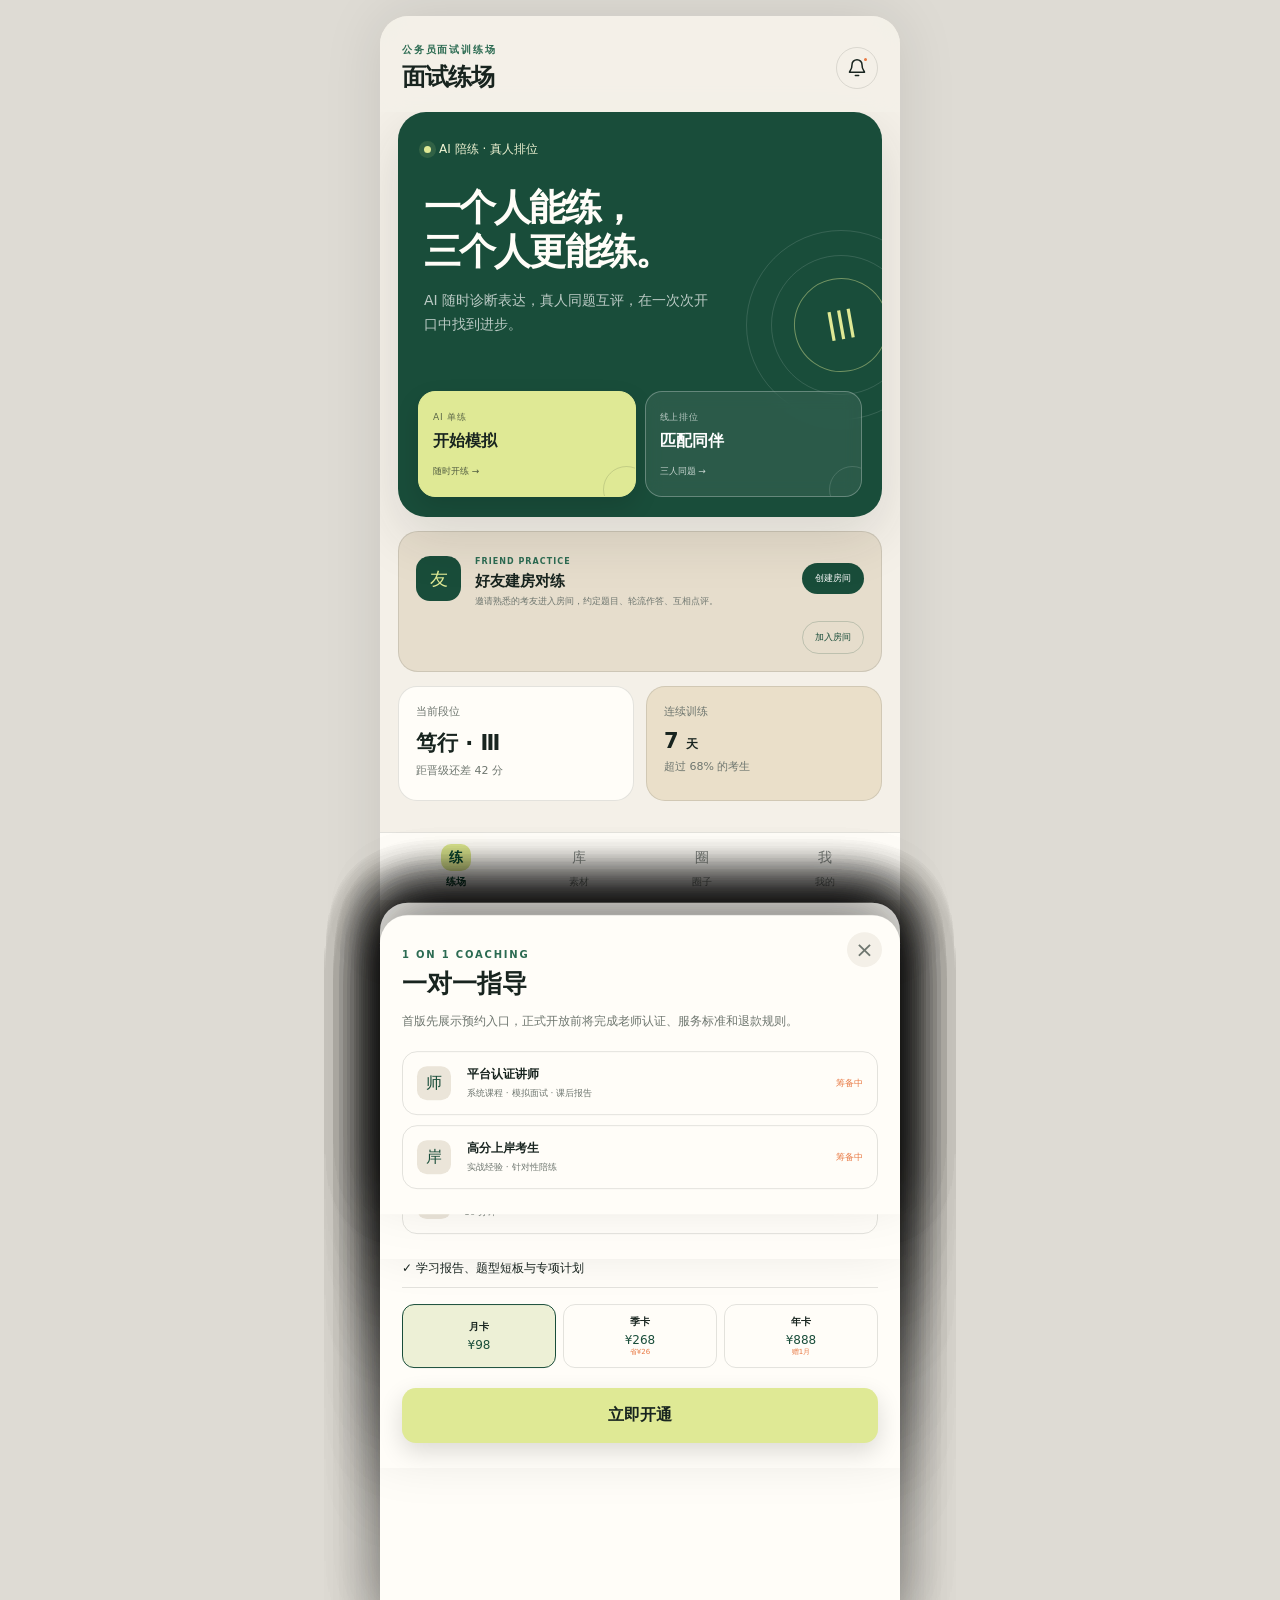
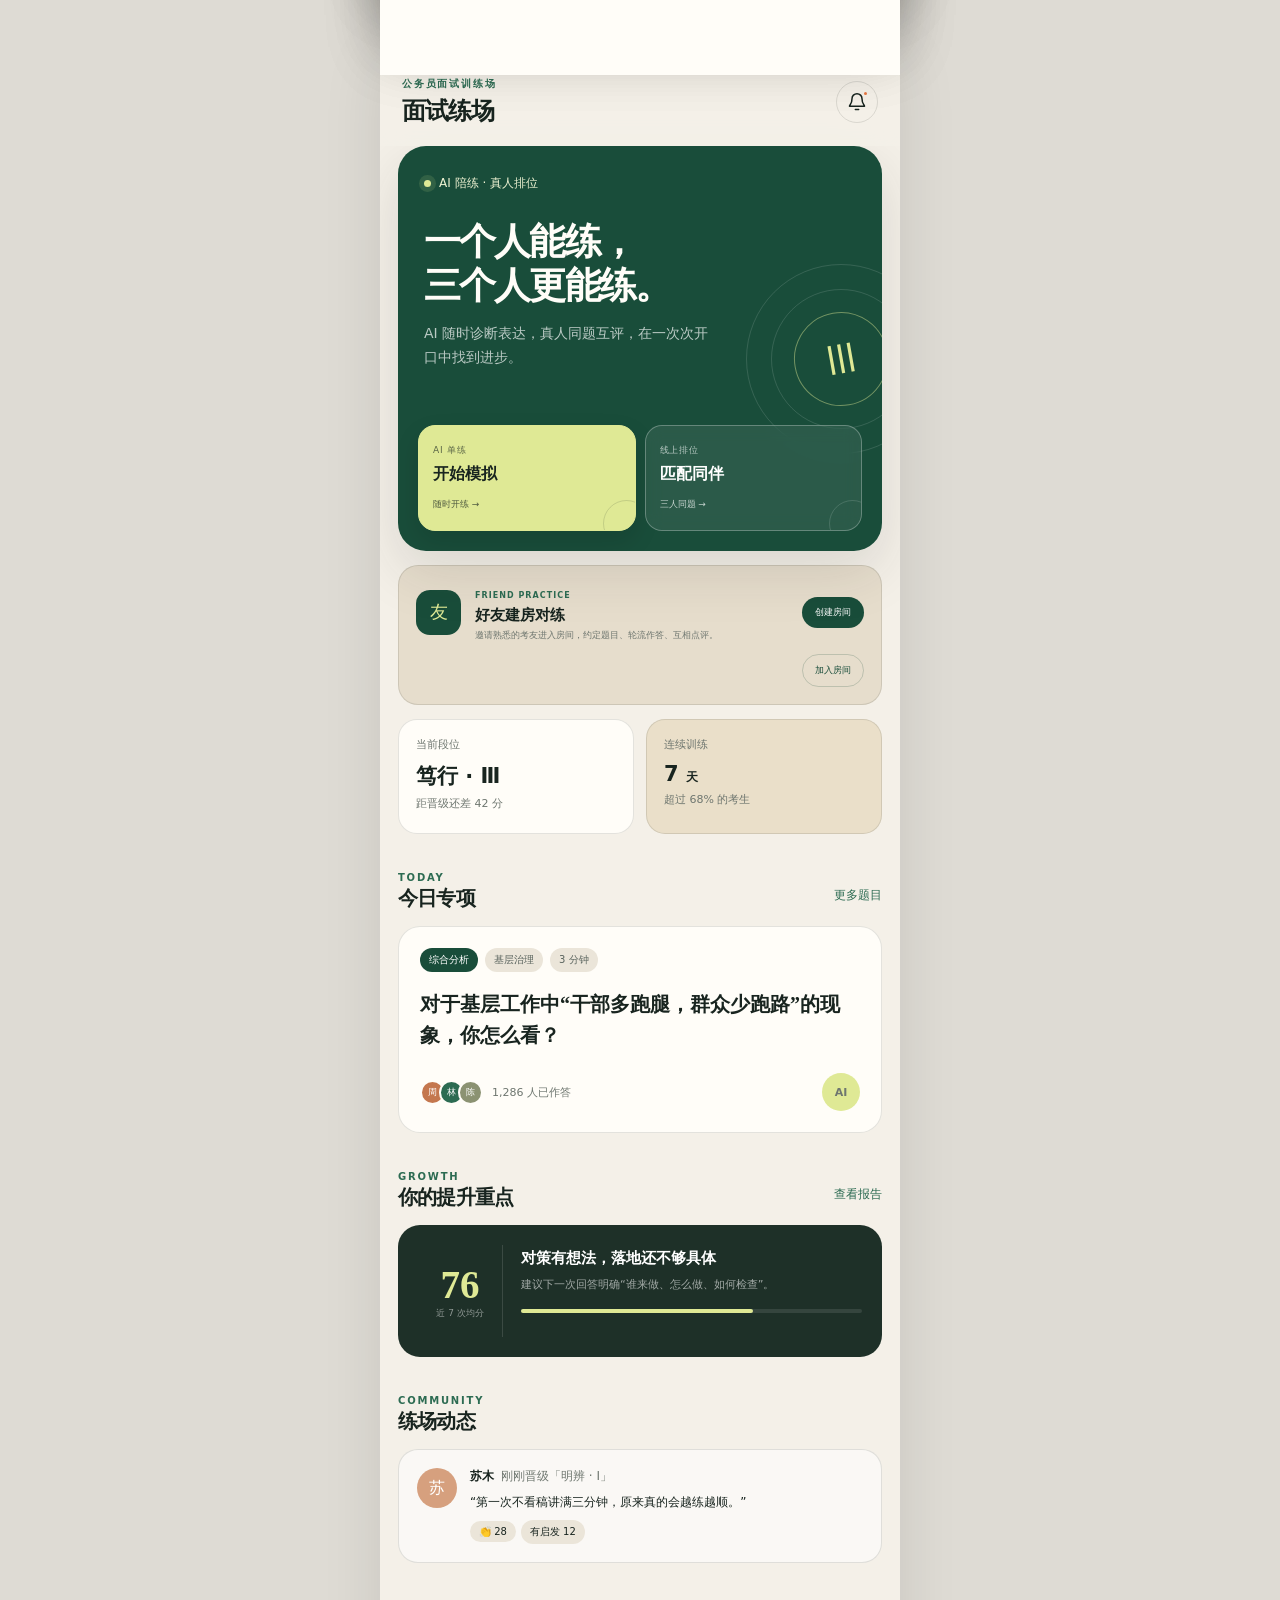
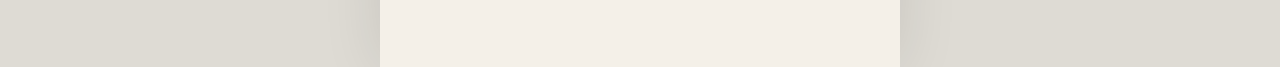
==== commit 6b2738f2: "Update demo.html" ====
--- a/demo.html
+++ b/demo.html
@@ -1,3 +1,387 @@
+<!doctype html>
+<html lang="zh-CN">
+<head>
+  <meta charset="UTF-8" />
+  <meta name="viewport" content="width=device-width, initial-scale=1.0, viewport-fit=cover" />
+  <meta name="theme-color" content="#f4f0e8" />
+  <title>面试练场 · 公务员面试训练</title>
+  <link rel="stylesheet" href="styles.css?v=2" />
+</head>
+<body>
+  <div class="app-shell">
+    <header class="topbar">
+      <div>
+        <p class="eyebrow">公务员面试训练场</p>
+        <h1 id="page-title">面试练场</h1>
+      </div>
+      <button class="icon-button" id="notification-button" aria-label="消息通知">
+        <span class="notification-dot"></span>
+        <svg viewBox="0 0 24 24" aria-hidden="true"><path d="M18 8a6 6 0 1 0-12 0c0 7-3 7-3 9h18c0-2-3-2-3-9M10 21h4"/></svg>
+      </button>
+    </header>
+
+    <main>
+      <section class="page active" id="page-home" data-title="面试练场">
+        <article class="hero-card">
+          <div class="hero-copy">
+            <span class="status-pill"><i></i> AI 陪练 · 真人排位</span>
+            <h2>一个人能练，<br />三个人更能练。</h2>
+            <p>AI 随时诊断表达，真人同题互评，在一次次开口中找到进步。</p>
+          </div>
+          <div class="hero-actions">
+            <button class="hero-mode-button light" id="start-ai-button">
+              <small>AI 单练</small><strong>开始模拟</strong><em>随时开练 →</em>
+            </button>
+            <button class="hero-mode-button outline" id="start-match-button">
+              <small>线上排位</small><strong>匹配同伴</strong><em>三人同题 →</em>
+            </button>
+          </div>
+          <div class="hero-art" aria-hidden="true">
+            <span class="ring ring-one"></span>
+            <span class="ring ring-two"></span>
+            <span class="rank-mark">Ⅲ</span>
+          </div>
+        </article>
+
+        <article class="friend-practice-card">
+          <div class="friend-practice-icon">友</div>
+          <div class="friend-practice-copy">
+            <span>FRIEND PRACTICE</span>
+            <h3>好友建房对练</h3>
+            <p>邀请熟悉的考友进入房间，约定题目、轮流作答、互相点评。</p>
+          </div>
+          <button id="create-room-button">创建房间</button>
+          <button class="join-room-button" data-open-sheet="room-sheet">加入房间</button>
+        </article>
+
+        <section class="stats-grid" aria-label="训练数据">
+          <article class="stat-card">
+            <span>当前段位</span>
+            <strong>笃行 · Ⅲ</strong>
+            <small>距晋级还差 42 分</small>
+          </article>
+          <article class="stat-card warm">
+            <span>连续训练</span>
+            <strong>7 <em>天</em></strong>
+            <small>超过 68% 的考生</small>
+          </article>
+        </section>
+
+        <section class="section-block">
+          <div class="section-heading">
+            <div><span class="section-kicker">TODAY</span><h2>今日专项</h2></div>
+            <button class="link-button" data-nav="library">更多题目</button>
+          </div>
+          <article class="question-card">
+            <div class="question-meta">
+              <span class="tag dark">综合分析</span>
+              <span class="tag">基层治理</span>
+              <span class="tag">3 分钟</span>
+            </div>
+            <h3>对于基层工作中“干部多跑腿，群众少跑路”的现象，你怎么看？</h3>
+            <div class="question-footer">
+              <div class="avatar-stack" aria-hidden="true"><i>周</i><i>林</i><i>陈</i></div>
+              <span>1,286 人已作答</span>
+              <button class="round-button" id="quick-practice-button" aria-label="开始AI练习">AI</button>
+            </div>
+          </article>
+        </section>
+
+        <section class="section-block">
+          <div class="section-heading">
+            <div><span class="section-kicker">GROWTH</span><h2>你的提升重点</h2></div>
+            <button class="link-button" data-open-sheet="report-sheet">查看报告</button>
+          </div>
+          <article class="insight-card">
+            <div class="insight-score"><strong>76</strong><span>近 7 次均分</span></div>
+            <div class="insight-copy">
+              <h3>对策有想法，落地还不够具体</h3>
+              <p>建议下一次回答明确“谁来做、怎么做、如何检查”。</p>
+              <div class="progress"><i style="width: 68%"></i></div>
+            </div>
+          </article>
+        </section>
+
+        <section class="section-block">
+          <div class="section-heading">
+            <div><span class="section-kicker">COMMUNITY</span><h2>练场动态</h2></div>
+          </div>
+          <article class="feed-card">
+            <div class="feed-avatar">苏</div>
+            <div>
+              <div class="feed-line"><strong>苏木</strong><span>刚刚晋级「明辨 · Ⅰ」</span></div>
+              <p>“第一次不看稿讲满三分钟，原来真的会越练越顺。”</p>
+              <div class="feed-actions"><button>👏 28</button><button>有启发 12</button></div>
+            </div>
+          </article>
+        </section>
+      </section>
+
+      <section class="page" id="page-library" data-title="素材与真题">
+        <div class="library-tabs">
+          <button class="active" data-library-view="questions">历年真题</button>
+          <button data-library-view="materials">典例素材</button>
+        </div>
+        <div class="search-box">
+          <svg viewBox="0 0 24 24" aria-hidden="true"><circle cx="11" cy="11" r="7"></circle><path d="m20 20-4-4"></path></svg>
+          <input id="material-search" type="search" placeholder="搜索题目、年份、地区、题型或考点" />
+        </div>
+
+        <div class="filter-row" id="material-filters">
+          <button class="filter-chip active" data-filter="全部">全部</button>
+          <button class="filter-chip" data-filter="品德">品德</button>
+          <button class="filter-chip" data-filter="基层治理">基层治理</button>
+          <button class="filter-chip" data-filter="科技">科技</button>
+          <button class="filter-chip" data-filter="文化">文化</button>
+        </div>
+
+        <article class="smart-search-card">
+          <div class="smart-search-icon">AI</div>
+          <div><span>会员智能检索</span><strong>点击考点标签，自动推荐同类真题与可用素材</strong></div>
+          <button data-open-sheet="membership-sheet">解锁</button>
+        </article>
+
+        <div class="section-heading compact">
+          <div><span class="section-kicker" id="library-kicker">PAST EXAMS</span><h2 id="library-heading">历年真题</h2></div>
+          <span class="result-count" id="result-count">6 条</span>
+        </div>
+        <div class="question-list" id="question-list"></div>
+        <div class="material-list hidden" id="material-list"></div>
+        <div class="empty-state hidden" id="material-empty">
+          <span>⌕</span><h3>没有找到相关内容</h3><p>换个关键词试试，例如“基层治理”或“组织管理”。</p>
+        </div>
+      </section>
+
+      <section class="page" id="page-community" data-title="学习圈子">
+        <article class="community-hero">
+          <div><span>LEARNING CIRCLE</span><h2>找到一起开口的人</h2><p>分享答题思路、交换素材、约练组局，把备考变成有同伴的长期行动。</p></div>
+          <button data-demo-action="发布功能将在正式版开放">＋ 发布</button>
+        </article>
+
+        <div class="circle-filter-row">
+          <button class="active">推荐</button><button>约练</button><button>答题分享</button><button>素材交流</button><button>同省考友</button>
+        </div>
+
+        <section class="circle-list">
+          <article class="circle-post">
+            <div class="post-head"><span class="post-avatar orange">苏</span><div><strong>苏木</strong><small>明辨 · Ⅰ · 12分钟前</small></div><button data-demo-action="已发送好友申请">＋ 好友</button></div>
+            <p>今天练“群众工作”这道题，发现自己总在讲大道理。我把对策改成了“干部定期入户＋问题台账＋限时反馈”，明显具体多了。</p>
+            <div class="post-audio"><button data-demo-action="语音播放功能演示">▶</button><i><b></b></i><span>02:46</span></div>
+            <div class="post-tags"><span># 基层治理</span><span># 群众工作</span></div>
+            <div class="post-actions"><button>♡ 36</button><button>评论 12</button><button data-open-sheet="room-sheet">约她练一局</button></div>
+          </article>
+          <article class="circle-post">
+            <div class="post-head"><span class="post-avatar green">周</span><div><strong>周同学</strong><small>笃行 · Ⅱ · 28分钟前</small></div><button data-demo-action="已发送好友申请">＋ 好友</button></div>
+            <p>今晚九点建房练三道组织管理题，还差一位同学。希望能完整互评，不打人情分。</p>
+            <div class="room-invite"><div><span>3题完整局</span><strong>21:00 开始</strong></div><div class="avatar-stack"><i>周</i><i>林</i><i>?</i></div><button data-open-sheet="room-sheet">申请加入</button></div>
+            <div class="post-actions"><button>♡ 18</button><button>评论 6</button><button>分享</button></div>
+          </article>
+          <article class="circle-post">
+            <div class="post-head"><span class="post-avatar blue">陈</span><div><strong>陈一言</strong><small>上岸经验认证 · 1小时前</small></div><button data-demo-action="已关注该用户">关注</button></div>
+            <p>分享一个“科技创新”素材的使用提醒：不要只说技术提高效率，还要补充数据安全、数字鸿沟和责任边界，答案会完整很多。</p>
+            <div class="post-tags"><span># 科技创新</span><span># 素材分享</span><span># 综合分析</span></div>
+            <div class="post-actions"><button>♡ 89</button><button>评论 24</button><button>收藏 31</button></div>
+          </article>
+        </section>
+      </section>
+
+      <section class="page" id="page-profile" data-title="我的训练">
+        <article class="profile-card">
+          <div class="profile-avatar">林</div>
+          <div><span>备考第 21 天</span><h2>林同学</h2><p>目标：2027 国考 · 税务系统</p></div>
+          <button aria-label="编辑资料">›</button>
+        </article>
+
+        <article class="rank-panel clickable-panel" id="report-entry" role="button" tabindex="0">
+          <span class="section-kicker light">CURRENT RANK</span>
+          <div class="rank-panel-main"><div><h2>笃行 · Ⅲ</h2><p>1,358 分 · 全站前 32%</p></div><strong>Ⅲ</strong></div>
+          <div class="rank-progress"><i></i></div>
+          <small>再获得 42 分即可晋级「笃行 · Ⅱ」</small>
+        </article>
+
+        <section class="profile-stats">
+          <div><strong>23</strong><span>累计训练</span></div><div><strong>61</strong><span>有效点评</span></div><div><strong>7.4h</strong><span>开口时长</span></div>
+        </section>
+
+        <section class="menu-card">
+          <button data-open-sheet="messages-sheet"><span class="menu-icon">信</span><div><strong>消息与好友</strong><small>3 条未读 · 约练与私信</small></div><em><b class="unread-badge">3</b>›</em></button>
+          <button data-open-sheet="course-sheet"><span class="menu-icon">课</span><div><strong>面试基础课</strong><small>免费学习 · 已完成 35%</small></div><em>›</em></button>
+          <button data-nav="library"><span class="menu-icon">藏</span><div><strong>我的素材收藏</strong><small>12 条素材 · 4 道真题</small></div><em>›</em></button>
+          <button data-open-sheet="coach-sheet"><span class="menu-icon">师</span><div><strong>一对一指导</strong><small>认证老师与高分考生</small></div><em>›</em></button>
+          <button data-open-sheet="membership-sheet"><span class="menu-icon">会</span><div><strong>练场会员</strong><small>AI 畅练与智能检索</small></div><em>›</em></button>
+          <button data-open-sheet="topup-sheet"><span class="menu-icon">充</span><div><strong>充值与活动</strong><small>储值赠会员 · 多档权益</small></div><em>›</em></button>
+        </section>
+      </section>
+    </main>
+
+    <nav class="bottom-nav" aria-label="主导航">
+      <button class="active" data-nav="home"><span>练</span><em>练场</em></button>
+      <button data-nav="library"><span>库</span><em>素材</em></button>
+      <button data-nav="community"><span>圈</span><em>圈子</em></button>
+      <button data-nav="profile"><span>我</span><em>我的</em></button>
+    </nav>
+  </div>
+
+  <div class="toast" id="toast" role="status"></div>
+
+  <div class="sheet-overlay" id="sheet-overlay"></div>
+
+  <section class="bottom-sheet" id="room-sheet" aria-modal="true" role="dialog" aria-labelledby="room-title">
+    <button class="sheet-close" data-close-sheet aria-label="关闭">×</button>
+    <span class="section-kicker">FRIEND ROOM</span><h2 id="room-title">好友建房对练</h2>
+    <p class="sheet-intro">创建房间后发送房间号，好友进入即可选择同一组题目轮流作答。</p>
+    <div class="room-code-card"><span>本次房间号</span><strong id="room-code">724 891</strong><button id="copy-room-code">复制</button></div>
+    <div class="room-settings"><div><span>题目数量</span><strong>3 道完整局</strong></div><div><span>房间模式</span><strong>轮流作答＋互评</strong></div><div><span>语音权限</span><strong>仅房间成员可听</strong></div></div>
+    <div class="friend-invite-list">
+      <button data-demo-action="已邀请周同学"><i class="friend-avatar green">周</i><span><strong>周同学</strong><small>在线 · 笃行Ⅱ</small></span><em>邀请</em></button>
+      <button data-demo-action="已邀请苏木"><i class="friend-avatar orange">苏</i><span><strong>苏木</strong><small>训练中 · 明辨Ⅰ</small></span><em>邀请</em></button>
+    </div>
+    <div class="join-code-box"><input id="join-code-input" inputmode="numeric" placeholder="输入好友发来的6位房间号" /><button id="join-code-button">加入</button></div>
+  </section>
+
+  <section class="bottom-sheet report-sheet" id="report-sheet" aria-modal="true" role="dialog" aria-labelledby="report-title">
+    <button class="sheet-close" data-close-sheet aria-label="关闭">×</button>
+    <span class="section-kicker">LEARNING REPORT</span><h2 id="report-title">学习状况与训练报告</h2>
+    <article class="review-hero">
+      <div class="review-heading"><div><span>近 7 次训练</span><h2>综合能力趋势</h2></div><strong>82</strong></div>
+      <p>观点提炼和时间控制进步明显，当前最需要加强的是对策的执行细节与表达稳定性。</p>
+      <div class="radar-bars"><div><span>内容</span><i><b style="width:84%"></b></i><em>84</em></div><div><span>表达</span><i><b style="width:78%"></b></i><em>78</em></div><div><span>时间</span><i><b style="width:86%"></b></i><em>86</em></div></div>
+    </article>
+    <div class="report-summary-grid"><article><strong>23</strong><span>累计训练</span></article><article><strong>76→82</strong><span>近月提升</span></article><article><strong>7.4h</strong><span>开口时长</span></article></div>
+    <div class="review-grid compact-review"><article><span class="review-icon good">✓</span><div><h3>观点抓得准</h3><p>能快速识别服务型政府与群众意识等核心角度。</p></div></article><article><span class="review-icon warn">!</span><div><h3>对策略显抽象</h3><p>建议明确执行主体、实施步骤和监督闭环。</p></div></article></div>
+    <article class="member-report-lock"><div><span>会员专属详细分析</span><h3>查看题型短板、口头禅分布与未来7天训练计划</h3></div><button data-open-sheet="membership-sheet">解锁报告</button></article>
+  </section>
+
+  <section class="bottom-sheet" id="messages-sheet" aria-modal="true" role="dialog" aria-labelledby="messages-title">
+    <button class="sheet-close" data-close-sheet aria-label="关闭">×</button>
+    <span class="section-kicker">MESSAGES</span><h2 id="messages-title">消息与好友</h2>
+    <div class="message-tabs"><button class="active">消息</button><button>好友 18</button><button>约练邀请 2</button></div>
+    <div class="message-list">
+      <button data-demo-action="进入与周同学的聊天"><i class="friend-avatar green">周</i><span><strong>周同学</strong><small>今晚九点还练组织管理题吗？</small></span><em><b>2</b>20:16</em></button>
+      <button data-open-sheet="room-sheet"><i class="friend-avatar orange">苏</i><span><strong>苏木</strong><small>邀请你加入三人完整局</small></span><em><b>1</b>18:42</em></button>
+      <button data-demo-action="进入练场系统通知"><i class="friend-avatar system">练</i><span><strong>练场通知</strong><small>你的AI训练报告已生成</small></span><em>昨天</em></button>
+    </div>
+    <button class="primary-button full" data-open-sheet="room-sheet">发起好友约练</button>
+  </section>
+
+  <section class="bottom-sheet" id="topup-sheet" aria-modal="true" role="dialog" aria-labelledby="topup-title">
+    <button class="sheet-close" data-close-sheet aria-label="关闭">×</button>
+    <span class="section-kicker">TOP-UP BONUS</span><h2 id="topup-title">充值与限时活动</h2>
+    <p class="sheet-intro">储值余额可用于会员、一对一指导与虚拟礼物。以下为产品活动方案演示。</p>
+    <div class="topup-grid">
+      <button data-demo-action="支付将在正式版接入"><span>热身档</span><strong>¥298</strong><small>赠 7 天会员</small></button>
+      <button data-demo-action="支付将在正式版接入"><span>冲刺档</span><strong>¥598</strong><small>赠 1 个月会员</small></button>
+      <button class="featured" data-demo-action="支付将在正式版接入"><em>最受欢迎</em><span>上岸档</span><strong>¥1,000</strong><small>赠 2 个月会员＋专属徽章</small></button>
+      <button data-demo-action="支付将在正式版接入"><span>长期档</span><strong>¥2,000</strong><small>赠 5 个月会员＋指导券</small></button>
+    </div>
+    <p class="topup-note">正式上线前需明确储值余额使用范围、退款规则、发票与未成年人保护。</p>
+  </section>
+
+  <section class="bottom-sheet" id="ai-sheet" aria-modal="true" role="dialog" aria-labelledby="ai-title">
+    <button class="sheet-close" data-close-sheet aria-label="关闭">×</button>
+    <span class="section-kicker">AI SOLO PRACTICE</span>
+    <h2 id="ai-title">选择 AI 训练模式</h2>
+    <p class="sheet-intro">独立完成思考和录音，AI 将从答题内容、表达形式与时间控制三方面复盘。</p>
+    <div class="mode-options vertical-modes">
+      <button class="mode-card active" data-ai-mode="single">
+        <span>专项单题 · 推荐</span><strong>快速诊断</strong><small>1 道题 · 约 6 分钟 · 针对一个弱项</small>
+      </button>
+      <button class="mode-card" data-ai-mode="mock">
+        <span>完整模拟</span><strong>模拟考场</strong><small>3 道题 · 连续作答 · 生成综合报告</small>
+      </button>
+    </div>
+    <div class="match-note"><span>今日免费次数</span><strong>1 / 1 次</strong></div>
+    <button class="primary-button full" id="confirm-ai-button">开始 AI 训练</button>
+  </section>
+
+  <section class="bottom-sheet" id="match-sheet" aria-modal="true" role="dialog" aria-labelledby="match-title">
+    <button class="sheet-close" data-close-sheet aria-label="关闭">×</button>
+    <span class="section-kicker">RANKED PRACTICE</span>
+    <h2 id="match-title">选择本局模式</h2>
+    <p class="sheet-intro">系统会匹配两位同段位考生，同题作答后匿名互评。</p>
+    <div class="mode-options">
+      <button class="mode-card active" data-mode="single"><span>快速局</span><strong>1 道题</strong><small>约 8 分钟 · 推荐</small></button>
+      <button class="mode-card" data-mode="triple"><span>完整局</span><strong>3 道题</strong><small>约 25 分钟</small></button>
+    </div>
+    <div class="match-note"><span>匹配范围</span><strong>笃行段位 · ±1 小段</strong></div>
+    <button class="primary-button full" id="confirm-match-button">确认匹配</button>
+  </section>
+
+  <section class="bottom-sheet center-sheet" id="matching-sheet" aria-modal="true" role="dialog">
+    <button class="sheet-close" data-close-sheet aria-label="取消匹配">×</button>
+    <div class="matching-animation"><i></i><i></i><strong>Ⅲ</strong></div>
+    <h2>正在寻找同水平考生</h2>
+    <p id="matching-status">已找到 1 / 3 人</p>
+    <div class="matching-users"><span class="found">林</span><span id="matched-user-two">?</span><span id="matched-user-three">?</span></div>
+    <small>预计等待 6 秒</small>
+  </section>
+
+  <section class="bottom-sheet practice-sheet" id="practice-sheet" aria-modal="true" role="dialog">
+    <button class="sheet-close" data-close-sheet aria-label="退出答题">×</button>
+    <div class="practice-top"><span class="tag dark">综合分析</span><span id="practice-step">第 1 / 1 题</span></div>
+    <h2>对于基层工作中“干部多跑腿，群众少跑路”的现象，你怎么看？</h2>
+    <div class="thinking-box" id="thinking-box">
+      <span>思考时间</span><strong id="thinking-timer">00:00</strong>
+      <p>列好观点后，开始录音作答</p>
+    </div>
+    <div class="record-box hidden" id="record-box">
+      <div class="waveform" aria-hidden="true"><i></i><i></i><i></i><i></i><i></i><i></i><i></i><i></i><i></i><i></i><i></i><i></i></div>
+      <strong id="recording-timer">00:00</strong>
+      <span id="recording-label">正在录音</span>
+      <audio id="recording-playback" class="hidden" controls></audio>
+    </div>
+    <button class="record-button" id="record-button"><i></i><span>开始作答</span></button>
+    <p class="privacy-note">录音仅用于本局互评与 AI 分析，你可以随时删除。</p>
+  </section>
+
+  <section class="bottom-sheet center-sheet" id="analysis-sheet" aria-modal="true" role="dialog">
+    <div class="analysis-loader" id="analysis-loader"><i></i><span>AI 正在分析内容与表达…</span></div>
+    <div class="analysis-result hidden" id="analysis-result">
+      <span class="section-kicker">PRACTICE COMPLETE</span>
+      <div class="result-score">82<small>综合基础分</small></div>
+      <h2>观点清晰，再具体一点会更好</h2>
+      <p>已完成本次答题。正式版本中将结合语音转写、表达特征与思考时间生成完整报告。</p>
+      <div class="mini-scores"><span>内容 <strong>84</strong></span><span>表达 <strong>78</strong></span><span>时间 <strong>86</strong></span></div>
+      <button class="primary-button full" id="view-report-button">查看完整复盘</button>
+    </div>
+  </section>
+
+  <section class="bottom-sheet" id="material-sheet" aria-modal="true" role="dialog">
+    <button class="sheet-close" data-close-sheet aria-label="关闭">×</button>
+    <div id="material-detail"></div>
+  </section>
+
+  <section class="bottom-sheet" id="rules-sheet" aria-modal="true" role="dialog">
+    <button class="sheet-close" data-close-sheet aria-label="关闭">×</button>
+    <span class="section-kicker">FAIR PLAY</span><h2>排位规则</h2>
+    <div class="rules-list"><p><strong>01</strong> 同段位三人同题作答，回答顺序随机。</p><p><strong>02</strong> 完成结构化点评后，才能查看自己的评价。</p><p><strong>03</strong> AI 基础分与可信互评分共同决定段位分。</p></div>
+  </section>
+
+  <section class="bottom-sheet" id="membership-sheet" aria-modal="true" role="dialog">
+    <button class="sheet-close" data-close-sheet aria-label="关闭">×</button>
+    <span class="section-kicker">MEMBERSHIP</span><h2>练场会员</h2>
+    <div class="price-line"><strong>¥98</strong><span>/ 月</span></div>
+    <div class="benefit-list"><p>✓ AI 训练畅练与完整复盘</p><p>✓ 排位赛不限每日次数</p><p>✓ 点击考点标签智能推荐真题与素材</p><p>✓ 学习报告、题型短板与专项计划</p></div>
+    <div class="member-plan-row"><button class="active"><strong>月卡</strong><span>¥98</span></button><button><strong>季卡</strong><span>¥268</span><em>省¥26</em></button><button><strong>年卡</strong><span>¥888</span><em>赠1月</em></button></div>
+    <button class="primary-button full" data-demo-action="会员支付将在正式版接入">立即开通</button>
+  </section>
+
+  <section class="bottom-sheet" id="course-sheet" aria-modal="true" role="dialog">
+    <button class="sheet-close" data-close-sheet aria-label="关闭">×</button>
+    <span class="section-kicker">FREE COURSE</span><h2>面试基础课</h2>
+    <div class="course-list"><button><span>01</span><div><strong>面试到底在考什么</strong><small>8 分钟 · 已完成</small></div></button><button><span>02</span><div><strong>综合分析题的表达结构</strong><small>12 分钟 · 学习中</small></div></button><button><span>03</span><div><strong>如何摆脱模板感</strong><small>10 分钟</small></div></button></div>
+  </section>
+
+  <section class="bottom-sheet" id="coach-sheet" aria-modal="true" role="dialog">
+    <button class="sheet-close" data-close-sheet aria-label="关闭">×</button>
+    <span class="section-kicker">1 ON 1 COACHING</span><h2>一对一指导</h2>
+    <p class="sheet-intro">首版先展示预约入口，正式开放前将完成老师认证、服务标准和退款规则。</p>
+    <div class="coach-list"><article><span>师</span><div><strong>平台认证讲师</strong><small>系统课程 · 模拟面试 · 课后报告</small></div><em>筹备中</em></article><article><span>岸</span><div><strong>高分上岸考生</strong><small>实战经验 · 针对性陪练</small></div><em>筹备中</em></article></div>
+  </section>
+
+  <script src="app.js?v=2"></script>
+</body>
+</html>
 <!doctype html>
 <html lang="zh-CN">
 <head>
--- a/styles.css
+++ b/styles.css
@@ -177,3 +177,21 @@
 .toast { position:fixed;z-index:90;left:50%;bottom:95px;max-width:330px;transform:translate(-50%,15px);padding:11px 16px;border-radius:99px;background:#17231e;color:white;font-size:11px;opacity:0;visibility:hidden;transition:.25s;box-shadow:var(--shadow); }.toast.show { opacity:1;visibility:visible;transform:translate(-50%,0); }
 @media (min-width: 560px) { .app-shell { min-height: calc(100vh - 32px); margin-top:16px;border-radius:28px 28px 0 0; }.topbar { border-radius:28px 28px 0 0; } }
 @media (max-width: 370px) { .hero-card h2{font-size:32px}.hero-actions{gap:7px}.hero-mode-button{padding:12px}.primary-button{padding:13px}.stats-grid{grid-template-columns:1fr}.daily-limit-card{grid-template-columns:1fr auto}.limit-dots{display:none} }
+
+/* Social practice, question search and profile reports */
+.friend-practice-card { display:grid;grid-template-columns:47px 1fr auto;gap:12px;align-items:center;margin-top:14px;padding:17px;border-radius:20px;background:#e6ddcc;border:1px solid var(--line); }
+.friend-practice-icon { width:45px;height:45px;display:grid;place-items:center;border-radius:14px;background:var(--green);color:var(--lime);font:18px "STSong",serif; }
+.friend-practice-copy span { color:var(--green-2);font-size:8px;letter-spacing:.13em;font-weight:800; }.friend-practice-copy h3 { margin:4px 0;font-size:15px; }.friend-practice-copy p { margin:0;color:var(--muted);font-size:9px;line-height:1.5; }
+.friend-practice-card>button { grid-column:3;border:0;border-radius:99px;padding:9px 12px;background:var(--green);color:white;font-size:9px;cursor:pointer; }.friend-practice-card>.join-room-button { grid-row:2;grid-column:3;background:transparent;color:var(--green);border:1px solid rgba(25,77,58,.2); }
+.library-tabs { display:grid;grid-template-columns:1fr 1fr;margin-bottom:13px;padding:4px;border-radius:14px;background:#e7e1d5; }.library-tabs button { padding:10px;border:0;border-radius:10px;background:transparent;color:var(--muted);font-size:11px; }.library-tabs button.active { background:var(--white);color:var(--green);font-weight:800;box-shadow:0 5px 14px rgba(0,0,0,.06); }
+.smart-search-card { display:grid;grid-template-columns:38px 1fr auto;align-items:center;gap:11px;padding:14px;border-radius:17px;background:var(--green);color:white; }.smart-search-icon { width:37px;height:37px;display:grid;place-items:center;border-radius:12px;background:var(--lime);color:var(--green);font:12px Georgia,serif; }.smart-search-card span,.smart-search-card strong { display:block; }.smart-search-card span { color:var(--lime);font-size:9px; }.smart-search-card strong { margin-top:3px;font-size:10px;line-height:1.45; }.smart-search-card button { border:1px solid rgba(255,255,255,.2);border-radius:99px;background:rgba(255,255,255,.08);color:white;padding:8px 10px;font-size:9px; }
+.question-list { display:grid;gap:11px; }.exam-card { padding:18px;border:1px solid var(--line);border-radius:19px;background:var(--white); }.exam-top { display:flex;justify-content:space-between;align-items:center;color:var(--muted);font-size:9px; }.exam-top strong { color:var(--orange); }.exam-card h3 { margin:12px 0;font-family:"STSong",serif;font-size:17px;line-height:1.55; }.exam-card p { margin:0 0 13px;color:var(--muted);font-size:10px;line-height:1.6; }.smart-tags { display:flex;flex-wrap:wrap;gap:6px; }.smart-tags button { border:0;border-radius:99px;background:#e9edcc;color:var(--green);padding:6px 8px;font-size:9px; }.smart-tags button:after { content:" ✦";color:var(--orange); }
+.community-hero { display:grid;grid-template-columns:1fr auto;gap:15px;padding:22px;border-radius:23px;background:var(--green);color:white; }.community-hero span { color:var(--lime);font-size:8px;letter-spacing:.14em; }.community-hero h2 { margin:7px 0;font:23px "STSong",serif; }.community-hero p { margin:0;color:rgba(255,255,255,.56);font-size:10px;line-height:1.6; }.community-hero button { align-self:start;border:0;border-radius:99px;background:var(--lime);padding:9px 11px;color:var(--green);font-size:9px;font-weight:800; }
+.circle-filter-row { display:flex;gap:7px;overflow-x:auto;margin:15px -18px;padding:0 18px;scrollbar-width:none; }.circle-filter-row button { white-space:nowrap;border:1px solid var(--line);border-radius:99px;background:transparent;padding:8px 12px;font-size:10px; }.circle-filter-row button.active { background:var(--green);color:white; }
+.circle-list { display:grid;gap:12px; }.circle-post { padding:17px;border-radius:20px;background:var(--white);border:1px solid var(--line); }.post-head { display:grid;grid-template-columns:39px 1fr auto;gap:10px;align-items:center; }.post-avatar,.friend-avatar { width:38px;height:38px;display:grid;place-items:center;border-radius:13px;color:white;font-style:normal; }.orange { background:#cb8057; }.green { background:#3c745c; }.blue { background:#53798b; }.system { background:var(--green); }.post-head strong,.post-head small { display:block; }.post-head strong { font-size:12px; }.post-head small { margin-top:3px;color:var(--muted);font-size:8px; }.post-head>button { border:1px solid var(--line);border-radius:99px;background:transparent;padding:7px 9px;font-size:9px; }.circle-post>p { margin:15px 0;color:#39463f;font-size:11px;line-height:1.75; }.post-audio { display:grid;grid-template-columns:28px 1fr auto;gap:9px;align-items:center;padding:10px;border-radius:13px;background:var(--paper); }.post-audio button { width:27px;height:27px;border:0;border-radius:50%;background:var(--green);color:white;font-size:8px; }.post-audio i { height:3px;background:#d2d5cd;border-radius:9px; }.post-audio b { display:block;width:62%;height:100%;background:var(--green-2); }.post-audio span { color:var(--muted);font-size:8px; }.post-tags { display:flex;gap:6px;flex-wrap:wrap;margin-top:12px; }.post-tags span { padding:5px 7px;border-radius:99px;background:#edf0d6;color:var(--green);font-size:8px; }.post-actions { display:flex;justify-content:space-between;margin-top:14px;padding-top:12px;border-top:1px solid var(--line); }.post-actions button { border:0;background:transparent;color:var(--muted);font-size:9px; }.room-invite { display:grid;grid-template-columns:1fr auto auto;gap:10px;align-items:center;padding:12px;border-radius:14px;background:#e8e0d1; }.room-invite span,.room-invite strong { display:block; }.room-invite span { color:var(--muted);font-size:8px; }.room-invite strong { margin-top:4px;font-size:11px; }.room-invite button { border:0;border-radius:99px;background:var(--green);color:white;padding:8px 9px;font-size:8px; }
+.clickable-panel { cursor:pointer;position:relative; }.clickable-panel:after { content:"查看完整报告 ›";position:absolute;right:21px;bottom:20px;color:var(--lime);font-size:9px; }.unread-badge { display:inline-grid;place-items:center;width:17px;height:17px;margin-right:5px;border-radius:50%;background:var(--orange);color:white;font-size:8px;font-style:normal; }
+.room-code-card { display:grid;grid-template-columns:1fr auto;align-items:center;margin:20px 0;padding:17px;border-radius:17px;background:var(--green);color:white; }.room-code-card span { font-size:9px;color:rgba(255,255,255,.55); }.room-code-card strong { grid-row:2;font:30px Georgia,serif;letter-spacing:.12em;color:var(--lime); }.room-code-card button { grid-row:1/3;grid-column:2;border:1px solid rgba(255,255,255,.18);border-radius:99px;background:transparent;color:white;padding:9px 11px;font-size:9px; }.room-settings { border:1px solid var(--line);border-radius:16px;overflow:hidden; }.room-settings div { display:flex;justify-content:space-between;padding:13px;border-bottom:1px solid var(--line);font-size:10px; }.room-settings div:last-child { border:0; }.room-settings span { color:var(--muted); }.friend-invite-list,.message-list { display:grid;margin-top:15px; }.friend-invite-list button,.message-list button { display:grid;grid-template-columns:40px 1fr auto;gap:10px;align-items:center;padding:12px 0;border:0;border-bottom:1px solid var(--line);background:transparent;text-align:left; }.friend-invite-list strong,.friend-invite-list small,.message-list strong,.message-list small { display:block; }.friend-invite-list strong,.message-list strong { font-size:11px; }.friend-invite-list small,.message-list small { margin-top:3px;color:var(--muted);font-size:8px; }.friend-invite-list em { border-radius:99px;background:#e9edcc;color:var(--green);padding:7px 9px;font-style:normal;font-size:8px; }.join-code-box { display:grid;grid-template-columns:1fr auto;gap:8px;margin-top:17px; }.join-code-box input { min-width:0;border:1px solid var(--line);border-radius:12px;padding:12px;outline:0; }.join-code-box button { border:0;border-radius:12px;background:var(--green);color:white;padding:0 15px; }
+.report-sheet { max-height:94vh; }.report-summary-grid { display:grid;grid-template-columns:repeat(3,1fr);gap:7px;margin:12px 0; }.report-summary-grid article { padding:12px 5px;border-radius:13px;background:var(--paper);text-align:center; }.report-summary-grid strong,.report-summary-grid span { display:block; }.report-summary-grid strong { font-size:15px; }.report-summary-grid span { margin-top:3px;color:var(--muted);font-size:8px; }.compact-review { gap:7px; }.member-report-lock { display:grid;grid-template-columns:1fr auto;gap:10px;align-items:center;margin-top:12px;padding:15px;border-radius:16px;background:#e9edcc; }.member-report-lock span { color:var(--green-2);font-size:8px; }.member-report-lock h3 { margin:4px 0;font-size:11px;line-height:1.4; }.member-report-lock button { border:0;border-radius:99px;background:var(--green);color:white;padding:9px 10px;font-size:8px; }
+.message-tabs { display:grid;grid-template-columns:repeat(3,1fr);padding:4px;border-radius:13px;background:var(--paper); }.message-tabs button { border:0;border-radius:9px;background:transparent;padding:9px 3px;color:var(--muted);font-size:9px; }.message-tabs button.active { background:var(--white);color:var(--green);font-weight:800; }.message-list em { display:flex;flex-direction:column;align-items:flex-end;gap:4px;color:var(--muted);font-size:8px;font-style:normal; }.message-list em b { display:grid;place-items:center;width:16px;height:16px;border-radius:50%;background:var(--orange);color:white;font-size:8px; }
+.topup-grid { display:grid;grid-template-columns:1fr 1fr;gap:9px;margin-top:18px; }.topup-grid button { min-height:118px;padding:14px;border:1px solid var(--line);border-radius:16px;background:var(--paper);text-align:left;position:relative; }.topup-grid span,.topup-grid strong,.topup-grid small { display:block; }.topup-grid span { color:var(--muted);font-size:8px; }.topup-grid strong { margin:9px 0;font:23px Georgia,serif;color:var(--green); }.topup-grid small { font-size:9px;line-height:1.4; }.topup-grid button.featured { background:var(--green);color:white;border-color:var(--green); }.topup-grid button.featured strong { color:var(--lime); }.topup-grid button.featured span { color:rgba(255,255,255,.55); }.topup-grid em { position:absolute;right:8px;top:8px;border-radius:99px;background:var(--orange);padding:4px 6px;color:white;font-size:7px;font-style:normal; }.topup-note { color:var(--muted);font-size:8px;line-height:1.6; }.member-plan-row { display:grid;grid-template-columns:repeat(3,1fr);gap:7px;margin-top:16px; }.member-plan-row button { padding:10px 5px;border:1px solid var(--line);border-radius:12px;background:transparent; }.member-plan-row button.active { border-color:var(--green);background:#edf0d6; }.member-plan-row strong,.member-plan-row span,.member-plan-row em { display:block; }.member-plan-row strong { font-size:10px; }.member-plan-row span { margin-top:4px;font-size:12px;color:var(--green); }.member-plan-row em { color:var(--orange);font-size:7px;font-style:normal; }
+@media (max-width:370px){.friend-practice-card{grid-template-columns:42px 1fr}.friend-practice-card>button{grid-column:1/-1}.friend-practice-card>.join-room-button{grid-column:1/-1;grid-row:auto}.topup-grid{grid-template-columns:1fr}.community-hero{grid-template-columns:1fr}.community-hero button{justify-self:start}}
--- a/styles.css
+++ b/styles.css
@@ -177,3 +177,21 @@
 .toast { position:fixed;z-index:90;left:50%;bottom:95px;max-width:330px;transform:translate(-50%,15px);padding:11px 16px;border-radius:99px;background:#17231e;color:white;font-size:11px;opacity:0;visibility:hidden;transition:.25s;box-shadow:var(--shadow); }.toast.show { opacity:1;visibility:visible;transform:translate(-50%,0); }
 @media (min-width: 560px) { .app-shell { min-height: calc(100vh - 32px); margin-top:16px;border-radius:28px 28px 0 0; }.topbar { border-radius:28px 28px 0 0; } }
 @media (max-width: 370px) { .hero-card h2{font-size:32px}.hero-actions{gap:7px}.hero-mode-button{padding:12px}.primary-button{padding:13px}.stats-grid{grid-template-columns:1fr}.daily-limit-card{grid-template-columns:1fr auto}.limit-dots{display:none} }
+
+/* Social practice, question search and profile reports */
+.friend-practice-card { display:grid;grid-template-columns:47px 1fr auto;gap:12px;align-items:center;margin-top:14px;padding:17px;border-radius:20px;background:#e6ddcc;border:1px solid var(--line); }
+.friend-practice-icon { width:45px;height:45px;display:grid;place-items:center;border-radius:14px;background:var(--green);color:var(--lime);font:18px "STSong",serif; }
+.friend-practice-copy span { color:var(--green-2);font-size:8px;letter-spacing:.13em;font-weight:800; }.friend-practice-copy h3 { margin:4px 0;font-size:15px; }.friend-practice-copy p { margin:0;color:var(--muted);font-size:9px;line-height:1.5; }
+.friend-practice-card>button { grid-column:3;border:0;border-radius:99px;padding:9px 12px;background:var(--green);color:white;font-size:9px;cursor:pointer; }.friend-practice-card>.join-room-button { grid-row:2;grid-column:3;background:transparent;color:var(--green);border:1px solid rgba(25,77,58,.2); }
+.library-tabs { display:grid;grid-template-columns:1fr 1fr;margin-bottom:13px;padding:4px;border-radius:14px;background:#e7e1d5; }.library-tabs button { padding:10px;border:0;border-radius:10px;background:transparent;color:var(--muted);font-size:11px; }.library-tabs button.active { background:var(--white);color:var(--green);font-weight:800;box-shadow:0 5px 14px rgba(0,0,0,.06); }
+.smart-search-card { display:grid;grid-template-columns:38px 1fr auto;align-items:center;gap:11px;padding:14px;border-radius:17px;background:var(--green);color:white; }.smart-search-icon { width:37px;height:37px;display:grid;place-items:center;border-radius:12px;background:var(--lime);color:var(--green);font:12px Georgia,serif; }.smart-search-card span,.smart-search-card strong { display:block; }.smart-search-card span { color:var(--lime);font-size:9px; }.smart-search-card strong { margin-top:3px;font-size:10px;line-height:1.45; }.smart-search-card button { border:1px solid rgba(255,255,255,.2);border-radius:99px;background:rgba(255,255,255,.08);color:white;padding:8px 10px;font-size:9px; }
+.question-list { display:grid;gap:11px; }.exam-card { padding:18px;border:1px solid var(--line);border-radius:19px;background:var(--white); }.exam-top { display:flex;justify-content:space-between;align-items:center;color:var(--muted);font-size:9px; }.exam-top strong { color:var(--orange); }.exam-card h3 { margin:12px 0;font-family:"STSong",serif;font-size:17px;line-height:1.55; }.exam-card p { margin:0 0 13px;color:var(--muted);font-size:10px;line-height:1.6; }.smart-tags { display:flex;flex-wrap:wrap;gap:6px; }.smart-tags button { border:0;border-radius:99px;background:#e9edcc;color:var(--green);padding:6px 8px;font-size:9px; }.smart-tags button:after { content:" ✦";color:var(--orange); }
+.community-hero { display:grid;grid-template-columns:1fr auto;gap:15px;padding:22px;border-radius:23px;background:var(--green);color:white; }.community-hero span { color:var(--lime);font-size:8px;letter-spacing:.14em; }.community-hero h2 { margin:7px 0;font:23px "STSong",serif; }.community-hero p { margin:0;color:rgba(255,255,255,.56);font-size:10px;line-height:1.6; }.community-hero button { align-self:start;border:0;border-radius:99px;background:var(--lime);padding:9px 11px;color:var(--green);font-size:9px;font-weight:800; }
+.circle-filter-row { display:flex;gap:7px;overflow-x:auto;margin:15px -18px;padding:0 18px;scrollbar-width:none; }.circle-filter-row button { white-space:nowrap;border:1px solid var(--line);border-radius:99px;background:transparent;padding:8px 12px;font-size:10px; }.circle-filter-row button.active { background:var(--green);color:white; }
+.circle-list { display:grid;gap:12px; }.circle-post { padding:17px;border-radius:20px;background:var(--white);border:1px solid var(--line); }.post-head { display:grid;grid-template-columns:39px 1fr auto;gap:10px;align-items:center; }.post-avatar,.friend-avatar { width:38px;height:38px;display:grid;place-items:center;border-radius:13px;color:white;font-style:normal; }.orange { background:#cb8057; }.green { background:#3c745c; }.blue { background:#53798b; }.system { background:var(--green); }.post-head strong,.post-head small { display:block; }.post-head strong { font-size:12px; }.post-head small { margin-top:3px;color:var(--muted);font-size:8px; }.post-head>button { border:1px solid var(--line);border-radius:99px;background:transparent;padding:7px 9px;font-size:9px; }.circle-post>p { margin:15px 0;color:#39463f;font-size:11px;line-height:1.75; }.post-audio { display:grid;grid-template-columns:28px 1fr auto;gap:9px;align-items:center;padding:10px;border-radius:13px;background:var(--paper); }.post-audio button { width:27px;height:27px;border:0;border-radius:50%;background:var(--green);color:white;font-size:8px; }.post-audio i { height:3px;background:#d2d5cd;border-radius:9px; }.post-audio b { display:block;width:62%;height:100%;background:var(--green-2); }.post-audio span { color:var(--muted);font-size:8px; }.post-tags { display:flex;gap:6px;flex-wrap:wrap;margin-top:12px; }.post-tags span { padding:5px 7px;border-radius:99px;background:#edf0d6;color:var(--green);font-size:8px; }.post-actions { display:flex;justify-content:space-between;margin-top:14px;padding-top:12px;border-top:1px solid var(--line); }.post-actions button { border:0;background:transparent;color:var(--muted);font-size:9px; }.room-invite { display:grid;grid-template-columns:1fr auto auto;gap:10px;align-items:center;padding:12px;border-radius:14px;background:#e8e0d1; }.room-invite span,.room-invite strong { display:block; }.room-invite span { color:var(--muted);font-size:8px; }.room-invite strong { margin-top:4px;font-size:11px; }.room-invite button { border:0;border-radius:99px;background:var(--green);color:white;padding:8px 9px;font-size:8px; }
+.clickable-panel { cursor:pointer;position:relative; }.clickable-panel:after { content:"查看完整报告 ›";position:absolute;right:21px;bottom:20px;color:var(--lime);font-size:9px; }.unread-badge { display:inline-grid;place-items:center;width:17px;height:17px;margin-right:5px;border-radius:50%;background:var(--orange);color:white;font-size:8px;font-style:normal; }
+.room-code-card { display:grid;grid-template-columns:1fr auto;align-items:center;margin:20px 0;padding:17px;border-radius:17px;background:var(--green);color:white; }.room-code-card span { font-size:9px;color:rgba(255,255,255,.55); }.room-code-card strong { grid-row:2;font:30px Georgia,serif;letter-spacing:.12em;color:var(--lime); }.room-code-card button { grid-row:1/3;grid-column:2;border:1px solid rgba(255,255,255,.18);border-radius:99px;background:transparent;color:white;padding:9px 11px;font-size:9px; }.room-settings { border:1px solid var(--line);border-radius:16px;overflow:hidden; }.room-settings div { display:flex;justify-content:space-between;padding:13px;border-bottom:1px solid var(--line);font-size:10px; }.room-settings div:last-child { border:0; }.room-settings span { color:var(--muted); }.friend-invite-list,.message-list { display:grid;margin-top:15px; }.friend-invite-list button,.message-list button { display:grid;grid-template-columns:40px 1fr auto;gap:10px;align-items:center;padding:12px 0;border:0;border-bottom:1px solid var(--line);background:transparent;text-align:left; }.friend-invite-list strong,.friend-invite-list small,.message-list strong,.message-list small { display:block; }.friend-invite-list strong,.message-list strong { font-size:11px; }.friend-invite-list small,.message-list small { margin-top:3px;color:var(--muted);font-size:8px; }.friend-invite-list em { border-radius:99px;background:#e9edcc;color:var(--green);padding:7px 9px;font-style:normal;font-size:8px; }.join-code-box { display:grid;grid-template-columns:1fr auto;gap:8px;margin-top:17px; }.join-code-box input { min-width:0;border:1px solid var(--line);border-radius:12px;padding:12px;outline:0; }.join-code-box button { border:0;border-radius:12px;background:var(--green);color:white;padding:0 15px; }
+.report-sheet { max-height:94vh; }.report-summary-grid { display:grid;grid-template-columns:repeat(3,1fr);gap:7px;margin:12px 0; }.report-summary-grid article { padding:12px 5px;border-radius:13px;background:var(--paper);text-align:center; }.report-summary-grid strong,.report-summary-grid span { display:block; }.report-summary-grid strong { font-size:15px; }.report-summary-grid span { margin-top:3px;color:var(--muted);font-size:8px; }.compact-review { gap:7px; }.member-report-lock { display:grid;grid-template-columns:1fr auto;gap:10px;align-items:center;margin-top:12px;padding:15px;border-radius:16px;background:#e9edcc; }.member-report-lock span { color:var(--green-2);font-size:8px; }.member-report-lock h3 { margin:4px 0;font-size:11px;line-height:1.4; }.member-report-lock button { border:0;border-radius:99px;background:var(--green);color:white;padding:9px 10px;font-size:8px; }
+.message-tabs { display:grid;grid-template-columns:repeat(3,1fr);padding:4px;border-radius:13px;background:var(--paper); }.message-tabs button { border:0;border-radius:9px;background:transparent;padding:9px 3px;color:var(--muted);font-size:9px; }.message-tabs button.active { background:var(--white);color:var(--green);font-weight:800; }.message-list em { display:flex;flex-direction:column;align-items:flex-end;gap:4px;color:var(--muted);font-size:8px;font-style:normal; }.message-list em b { display:grid;place-items:center;width:16px;height:16px;border-radius:50%;background:var(--orange);color:white;font-size:8px; }
+.topup-grid { display:grid;grid-template-columns:1fr 1fr;gap:9px;margin-top:18px; }.topup-grid button { min-height:118px;padding:14px;border:1px solid var(--line);border-radius:16px;background:var(--paper);text-align:left;position:relative; }.topup-grid span,.topup-grid strong,.topup-grid small { display:block; }.topup-grid span { color:var(--muted);font-size:8px; }.topup-grid strong { margin:9px 0;font:23px Georgia,serif;color:var(--green); }.topup-grid small { font-size:9px;line-height:1.4; }.topup-grid button.featured { background:var(--green);color:white;border-color:var(--green); }.topup-grid button.featured strong { color:var(--lime); }.topup-grid button.featured span { color:rgba(255,255,255,.55); }.topup-grid em { position:absolute;right:8px;top:8px;border-radius:99px;background:var(--orange);padding:4px 6px;color:white;font-size:7px;font-style:normal; }.topup-note { color:var(--muted);font-size:8px;line-height:1.6; }.member-plan-row { display:grid;grid-template-columns:repeat(3,1fr);gap:7px;margin-top:16px; }.member-plan-row button { padding:10px 5px;border:1px solid var(--line);border-radius:12px;background:transparent; }.member-plan-row button.active { border-color:var(--green);background:#edf0d6; }.member-plan-row strong,.member-plan-row span,.member-plan-row em { display:block; }.member-plan-row strong { font-size:10px; }.member-plan-row span { margin-top:4px;font-size:12px;color:var(--green); }.member-plan-row em { color:var(--orange);font-size:7px;font-style:normal; }
+@media (max-width:370px){.friend-practice-card{grid-template-columns:42px 1fr}.friend-practice-card>button{grid-column:1/-1}.friend-practice-card>.join-room-button{grid-column:1/-1;grid-row:auto}.topup-grid{grid-template-columns:1fr}.community-hero{grid-template-columns:1fr}.community-hero button{justify-self:start}}
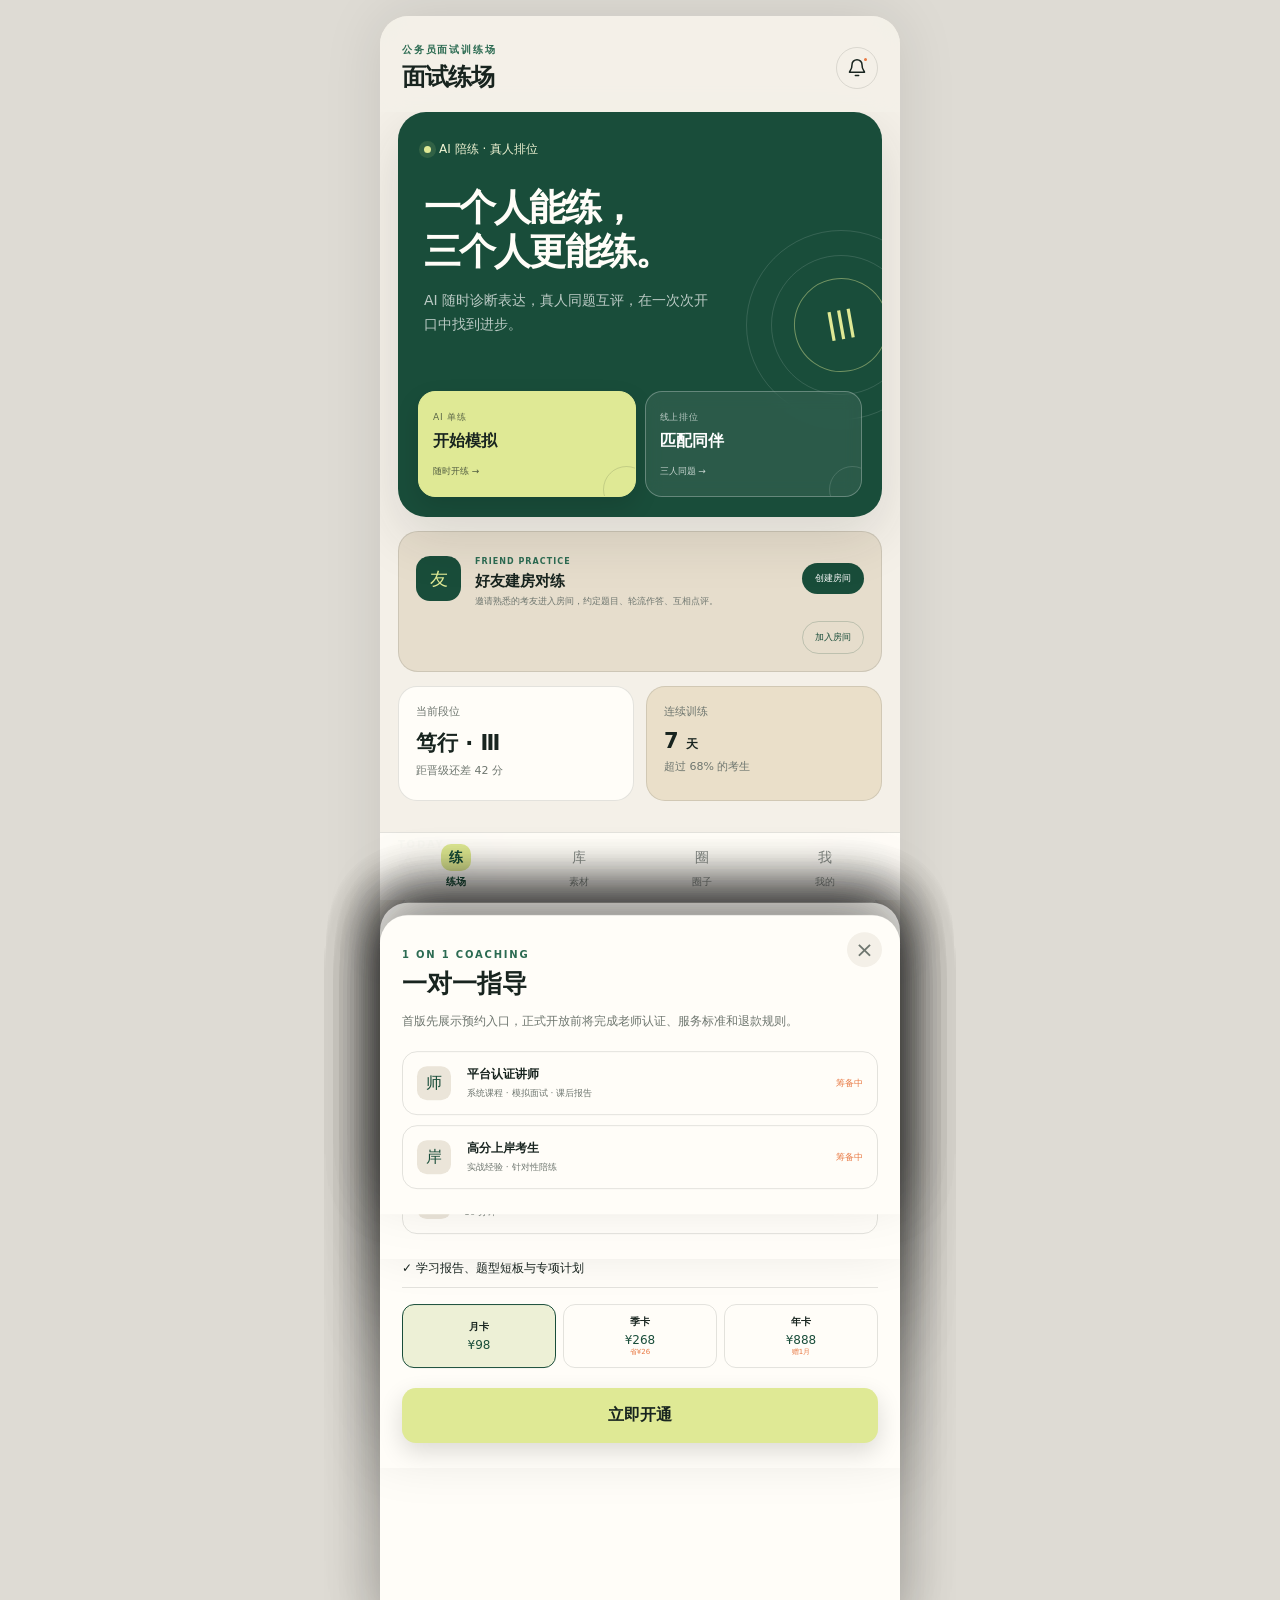
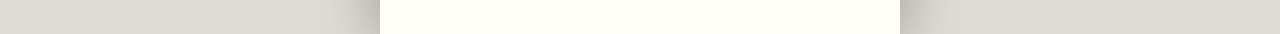
==== commit 16c8cc9d: "Create demo.html" ====
--- a/demo.html
+++ b/demo.html
@@ -382,387 +382,3 @@
   <script src="app.js?v=2"></script>
 </body>
 </html>
-<!doctype html>
-<html lang="zh-CN">
-<head>
-  <meta charset="UTF-8" />
-  <meta name="viewport" content="width=device-width, initial-scale=1.0, viewport-fit=cover" />
-  <meta name="theme-color" content="#f4f0e8" />
-  <title>面试练场 · 公务员面试训练</title>
-  <link rel="stylesheet" href="styles.css" />
-</head>
-<body>
-  <div class="app-shell">
-    <header class="topbar">
-      <div>
-        <p class="eyebrow">公务员面试训练场</p>
-        <h1 id="page-title">面试练场</h1>
-      </div>
-      <button class="icon-button" id="notification-button" aria-label="消息通知">
-        <span class="notification-dot"></span>
-        <svg viewBox="0 0 24 24" aria-hidden="true"><path d="M18 8a6 6 0 1 0-12 0c0 7-3 7-3 9h18c0-2-3-2-3-9M10 21h4"/></svg>
-      </button>
-    </header>
-
-    <main>
-      <section class="page active" id="page-home" data-title="面试练场">
-        <article class="hero-card">
-          <div class="hero-copy">
-            <span class="status-pill"><i></i> AI 陪练 · 真人排位</span>
-            <h2>一个人能练，<br />三个人更能练。</h2>
-            <p>AI 随时诊断表达，真人同题互评，在一次次开口中找到进步。</p>
-          </div>
-          <div class="hero-actions">
-            <button class="hero-mode-button light" id="start-ai-button">
-              <small>AI 单练</small><strong>开始模拟</strong><em>随时开练 →</em>
-            </button>
-            <button class="hero-mode-button outline" id="start-match-button">
-              <small>线上排位</small><strong>匹配同伴</strong><em>三人同题 →</em>
-            </button>
-          </div>
-          <div class="hero-art" aria-hidden="true">
-            <span class="ring ring-one"></span>
-            <span class="ring ring-two"></span>
-            <span class="rank-mark">Ⅲ</span>
-          </div>
-        </article>
-
-        <article class="friend-practice-card">
-          <div class="friend-practice-icon">友</div>
-          <div class="friend-practice-copy">
-            <span>FRIEND PRACTICE</span>
-            <h3>好友建房对练</h3>
-            <p>邀请熟悉的考友进入房间，约定题目、轮流作答、互相点评。</p>
-          </div>
-          <button id="create-room-button">创建房间</button>
-          <button class="join-room-button" data-open-sheet="room-sheet">加入房间</button>
-        </article>
-
-        <section class="stats-grid" aria-label="训练数据">
-          <article class="stat-card">
-            <span>当前段位</span>
-            <strong>笃行 · Ⅲ</strong>
-            <small>距晋级还差 42 分</small>
-          </article>
-          <article class="stat-card warm">
-            <span>连续训练</span>
-            <strong>7 <em>天</em></strong>
-            <small>超过 68% 的考生</small>
-          </article>
-        </section>
-
-        <section class="section-block">
-          <div class="section-heading">
-            <div><span class="section-kicker">TODAY</span><h2>今日专项</h2></div>
-            <button class="link-button" data-nav="library">更多题目</button>
-          </div>
-          <article class="question-card">
-            <div class="question-meta">
-              <span class="tag dark">综合分析</span>
-              <span class="tag">基层治理</span>
-              <span class="tag">3 分钟</span>
-            </div>
-            <h3>对于基层工作中“干部多跑腿，群众少跑路”的现象，你怎么看？</h3>
-            <div class="question-footer">
-              <div class="avatar-stack" aria-hidden="true"><i>周</i><i>林</i><i>陈</i></div>
-              <span>1,286 人已作答</span>
-              <button class="round-button" id="quick-practice-button" aria-label="开始AI练习">AI</button>
-            </div>
-          </article>
-        </section>
-
-        <section class="section-block">
-          <div class="section-heading">
-            <div><span class="section-kicker">GROWTH</span><h2>你的提升重点</h2></div>
-            <button class="link-button" data-open-sheet="report-sheet">查看报告</button>
-          </div>
-          <article class="insight-card">
-            <div class="insight-score"><strong>76</strong><span>近 7 次均分</span></div>
-            <div class="insight-copy">
-              <h3>对策有想法，落地还不够具体</h3>
-              <p>建议下一次回答明确“谁来做、怎么做、如何检查”。</p>
-              <div class="progress"><i style="width: 68%"></i></div>
-            </div>
-          </article>
-        </section>
-
-        <section class="section-block">
-          <div class="section-heading">
-            <div><span class="section-kicker">COMMUNITY</span><h2>练场动态</h2></div>
-          </div>
-          <article class="feed-card">
-            <div class="feed-avatar">苏</div>
-            <div>
-              <div class="feed-line"><strong>苏木</strong><span>刚刚晋级「明辨 · Ⅰ」</span></div>
-              <p>“第一次不看稿讲满三分钟，原来真的会越练越顺。”</p>
-              <div class="feed-actions"><button>👏 28</button><button>有启发 12</button></div>
-            </div>
-          </article>
-        </section>
-      </section>
-
-      <section class="page" id="page-library" data-title="素材与真题">
-        <div class="library-tabs">
-          <button class="active" data-library-view="questions">历年真题</button>
-          <button data-library-view="materials">典例素材</button>
-        </div>
-        <div class="search-box">
-          <svg viewBox="0 0 24 24" aria-hidden="true"><circle cx="11" cy="11" r="7"></circle><path d="m20 20-4-4"></path></svg>
-          <input id="material-search" type="search" placeholder="搜索题目、年份、地区、题型或考点" />
-        </div>
-
-        <div class="filter-row" id="material-filters">
-          <button class="filter-chip active" data-filter="全部">全部</button>
-          <button class="filter-chip" data-filter="品德">品德</button>
-          <button class="filter-chip" data-filter="基层治理">基层治理</button>
-          <button class="filter-chip" data-filter="科技">科技</button>
-          <button class="filter-chip" data-filter="文化">文化</button>
-        </div>
-
-        <article class="smart-search-card">
-          <div class="smart-search-icon">AI</div>
-          <div><span>会员智能检索</span><strong>点击考点标签，自动推荐同类真题与可用素材</strong></div>
-          <button data-open-sheet="membership-sheet">解锁</button>
-        </article>
-
-        <div class="section-heading compact">
-          <div><span class="section-kicker" id="library-kicker">PAST EXAMS</span><h2 id="library-heading">历年真题</h2></div>
-          <span class="result-count" id="result-count">6 条</span>
-        </div>
-        <div class="question-list" id="question-list"></div>
-        <div class="material-list hidden" id="material-list"></div>
-        <div class="empty-state hidden" id="material-empty">
-          <span>⌕</span><h3>没有找到相关内容</h3><p>换个关键词试试，例如“基层治理”或“组织管理”。</p>
-        </div>
-      </section>
-
-      <section class="page" id="page-community" data-title="学习圈子">
-        <article class="community-hero">
-          <div><span>LEARNING CIRCLE</span><h2>找到一起开口的人</h2><p>分享答题思路、交换素材、约练组局，把备考变成有同伴的长期行动。</p></div>
-          <button data-demo-action="发布功能将在正式版开放">＋ 发布</button>
-        </article>
-
-        <div class="circle-filter-row">
-          <button class="active">推荐</button><button>约练</button><button>答题分享</button><button>素材交流</button><button>同省考友</button>
-        </div>
-
-        <section class="circle-list">
-          <article class="circle-post">
-            <div class="post-head"><span class="post-avatar orange">苏</span><div><strong>苏木</strong><small>明辨 · Ⅰ · 12分钟前</small></div><button data-demo-action="已发送好友申请">＋ 好友</button></div>
-            <p>今天练“群众工作”这道题，发现自己总在讲大道理。我把对策改成了“干部定期入户＋问题台账＋限时反馈”，明显具体多了。</p>
-            <div class="post-audio"><button data-demo-action="语音播放功能演示">▶</button><i><b></b></i><span>02:46</span></div>
-            <div class="post-tags"><span># 基层治理</span><span># 群众工作</span></div>
-            <div class="post-actions"><button>♡ 36</button><button>评论 12</button><button data-open-sheet="room-sheet">约她练一局</button></div>
-          </article>
-          <article class="circle-post">
-            <div class="post-head"><span class="post-avatar green">周</span><div><strong>周同学</strong><small>笃行 · Ⅱ · 28分钟前</small></div><button data-demo-action="已发送好友申请">＋ 好友</button></div>
-            <p>今晚九点建房练三道组织管理题，还差一位同学。希望能完整互评，不打人情分。</p>
-            <div class="room-invite"><div><span>3题完整局</span><strong>21:00 开始</strong></div><div class="avatar-stack"><i>周</i><i>林</i><i>?</i></div><button data-open-sheet="room-sheet">申请加入</button></div>
-            <div class="post-actions"><button>♡ 18</button><button>评论 6</button><button>分享</button></div>
-          </article>
-          <article class="circle-post">
-            <div class="post-head"><span class="post-avatar blue">陈</span><div><strong>陈一言</strong><small>上岸经验认证 · 1小时前</small></div><button data-demo-action="已关注该用户">关注</button></div>
-            <p>分享一个“科技创新”素材的使用提醒：不要只说技术提高效率，还要补充数据安全、数字鸿沟和责任边界，答案会完整很多。</p>
-            <div class="post-tags"><span># 科技创新</span><span># 素材分享</span><span># 综合分析</span></div>
-            <div class="post-actions"><button>♡ 89</button><button>评论 24</button><button>收藏 31</button></div>
-          </article>
-        </section>
-      </section>
-
-      <section class="page" id="page-profile" data-title="我的训练">
-        <article class="profile-card">
-          <div class="profile-avatar">林</div>
-          <div><span>备考第 21 天</span><h2>林同学</h2><p>目标：2027 国考 · 税务系统</p></div>
-          <button aria-label="编辑资料">›</button>
-        </article>
-
-        <article class="rank-panel clickable-panel" id="report-entry" role="button" tabindex="0">
-          <span class="section-kicker light">CURRENT RANK</span>
-          <div class="rank-panel-main"><div><h2>笃行 · Ⅲ</h2><p>1,358 分 · 全站前 32%</p></div><strong>Ⅲ</strong></div>
-          <div class="rank-progress"><i></i></div>
-          <small>再获得 42 分即可晋级「笃行 · Ⅱ」</small>
-        </article>
-
-        <section class="profile-stats">
-          <div><strong>23</strong><span>累计训练</span></div><div><strong>61</strong><span>有效点评</span></div><div><strong>7.4h</strong><span>开口时长</span></div>
-        </section>
-
-        <section class="menu-card">
-          <button data-open-sheet="messages-sheet"><span class="menu-icon">信</span><div><strong>消息与好友</strong><small>3 条未读 · 约练与私信</small></div><em><b class="unread-badge">3</b>›</em></button>
-          <button data-open-sheet="course-sheet"><span class="menu-icon">课</span><div><strong>面试基础课</strong><small>免费学习 · 已完成 35%</small></div><em>›</em></button>
-          <button data-nav="library"><span class="menu-icon">藏</span><div><strong>我的素材收藏</strong><small>12 条素材 · 4 道真题</small></div><em>›</em></button>
-          <button data-open-sheet="coach-sheet"><span class="menu-icon">师</span><div><strong>一对一指导</strong><small>认证老师与高分考生</small></div><em>›</em></button>
-          <button data-open-sheet="membership-sheet"><span class="menu-icon">会</span><div><strong>练场会员</strong><small>AI 畅练与智能检索</small></div><em>›</em></button>
-          <button data-open-sheet="topup-sheet"><span class="menu-icon">充</span><div><strong>充值与活动</strong><small>储值赠会员 · 多档权益</small></div><em>›</em></button>
-        </section>
-      </section>
-    </main>
-
-    <nav class="bottom-nav" aria-label="主导航">
-      <button class="active" data-nav="home"><span>练</span><em>练场</em></button>
-      <button data-nav="library"><span>库</span><em>素材</em></button>
-      <button data-nav="community"><span>圈</span><em>圈子</em></button>
-      <button data-nav="profile"><span>我</span><em>我的</em></button>
-    </nav>
-  </div>
-
-  <div class="toast" id="toast" role="status"></div>
-
-  <div class="sheet-overlay" id="sheet-overlay"></div>
-
-  <section class="bottom-sheet" id="room-sheet" aria-modal="true" role="dialog" aria-labelledby="room-title">
-    <button class="sheet-close" data-close-sheet aria-label="关闭">×</button>
-    <span class="section-kicker">FRIEND ROOM</span><h2 id="room-title">好友建房对练</h2>
-    <p class="sheet-intro">创建房间后发送房间号，好友进入即可选择同一组题目轮流作答。</p>
-    <div class="room-code-card"><span>本次房间号</span><strong id="room-code">724 891</strong><button id="copy-room-code">复制</button></div>
-    <div class="room-settings"><div><span>题目数量</span><strong>3 道完整局</strong></div><div><span>房间模式</span><strong>轮流作答＋互评</strong></div><div><span>语音权限</span><strong>仅房间成员可听</strong></div></div>
-    <div class="friend-invite-list">
-      <button data-demo-action="已邀请周同学"><i class="friend-avatar green">周</i><span><strong>周同学</strong><small>在线 · 笃行Ⅱ</small></span><em>邀请</em></button>
-      <button data-demo-action="已邀请苏木"><i class="friend-avatar orange">苏</i><span><strong>苏木</strong><small>训练中 · 明辨Ⅰ</small></span><em>邀请</em></button>
-    </div>
-    <div class="join-code-box"><input id="join-code-input" inputmode="numeric" placeholder="输入好友发来的6位房间号" /><button id="join-code-button">加入</button></div>
-  </section>
-
-  <section class="bottom-sheet report-sheet" id="report-sheet" aria-modal="true" role="dialog" aria-labelledby="report-title">
-    <button class="sheet-close" data-close-sheet aria-label="关闭">×</button>
-    <span class="section-kicker">LEARNING REPORT</span><h2 id="report-title">学习状况与训练报告</h2>
-    <article class="review-hero">
-      <div class="review-heading"><div><span>近 7 次训练</span><h2>综合能力趋势</h2></div><strong>82</strong></div>
-      <p>观点提炼和时间控制进步明显，当前最需要加强的是对策的执行细节与表达稳定性。</p>
-      <div class="radar-bars"><div><span>内容</span><i><b style="width:84%"></b></i><em>84</em></div><div><span>表达</span><i><b style="width:78%"></b></i><em>78</em></div><div><span>时间</span><i><b style="width:86%"></b></i><em>86</em></div></div>
-    </article>
-    <div class="report-summary-grid"><article><strong>23</strong><span>累计训练</span></article><article><strong>76→82</strong><span>近月提升</span></article><article><strong>7.4h</strong><span>开口时长</span></article></div>
-    <div class="review-grid compact-review"><article><span class="review-icon good">✓</span><div><h3>观点抓得准</h3><p>能快速识别服务型政府与群众意识等核心角度。</p></div></article><article><span class="review-icon warn">!</span><div><h3>对策略显抽象</h3><p>建议明确执行主体、实施步骤和监督闭环。</p></div></article></div>
-    <article class="member-report-lock"><div><span>会员专属详细分析</span><h3>查看题型短板、口头禅分布与未来7天训练计划</h3></div><button data-open-sheet="membership-sheet">解锁报告</button></article>
-  </section>
-
-  <section class="bottom-sheet" id="messages-sheet" aria-modal="true" role="dialog" aria-labelledby="messages-title">
-    <button class="sheet-close" data-close-sheet aria-label="关闭">×</button>
-    <span class="section-kicker">MESSAGES</span><h2 id="messages-title">消息与好友</h2>
-    <div class="message-tabs"><button class="active">消息</button><button>好友 18</button><button>约练邀请 2</button></div>
-    <div class="message-list">
-      <button data-demo-action="进入与周同学的聊天"><i class="friend-avatar green">周</i><span><strong>周同学</strong><small>今晚九点还练组织管理题吗？</small></span><em><b>2</b>20:16</em></button>
-      <button data-open-sheet="room-sheet"><i class="friend-avatar orange">苏</i><span><strong>苏木</strong><small>邀请你加入三人完整局</small></span><em><b>1</b>18:42</em></button>
-      <button data-demo-action="进入练场系统通知"><i class="friend-avatar system">练</i><span><strong>练场通知</strong><small>你的AI训练报告已生成</small></span><em>昨天</em></button>
-    </div>
-    <button class="primary-button full" data-open-sheet="room-sheet">发起好友约练</button>
-  </section>
-
-  <section class="bottom-sheet" id="topup-sheet" aria-modal="true" role="dialog" aria-labelledby="topup-title">
-    <button class="sheet-close" data-close-sheet aria-label="关闭">×</button>
-    <span class="section-kicker">TOP-UP BONUS</span><h2 id="topup-title">充值与限时活动</h2>
-    <p class="sheet-intro">储值余额可用于会员、一对一指导与虚拟礼物。以下为产品活动方案演示。</p>
-    <div class="topup-grid">
-      <button data-demo-action="支付将在正式版接入"><span>热身档</span><strong>¥298</strong><small>赠 7 天会员</small></button>
-      <button data-demo-action="支付将在正式版接入"><span>冲刺档</span><strong>¥598</strong><small>赠 1 个月会员</small></button>
-      <button class="featured" data-demo-action="支付将在正式版接入"><em>最受欢迎</em><span>上岸档</span><strong>¥1,000</strong><small>赠 2 个月会员＋专属徽章</small></button>
-      <button data-demo-action="支付将在正式版接入"><span>长期档</span><strong>¥2,000</strong><small>赠 5 个月会员＋指导券</small></button>
-    </div>
-    <p class="topup-note">正式上线前需明确储值余额使用范围、退款规则、发票与未成年人保护。</p>
-  </section>
-
-  <section class="bottom-sheet" id="ai-sheet" aria-modal="true" role="dialog" aria-labelledby="ai-title">
-    <button class="sheet-close" data-close-sheet aria-label="关闭">×</button>
-    <span class="section-kicker">AI SOLO PRACTICE</span>
-    <h2 id="ai-title">选择 AI 训练模式</h2>
-    <p class="sheet-intro">独立完成思考和录音，AI 将从答题内容、表达形式与时间控制三方面复盘。</p>
-    <div class="mode-options vertical-modes">
-      <button class="mode-card active" data-ai-mode="single">
-        <span>专项单题 · 推荐</span><strong>快速诊断</strong><small>1 道题 · 约 6 分钟 · 针对一个弱项</small>
-      </button>
-      <button class="mode-card" data-ai-mode="mock">
-        <span>完整模拟</span><strong>模拟考场</strong><small>3 道题 · 连续作答 · 生成综合报告</small>
-      </button>
-    </div>
-    <div class="match-note"><span>今日免费次数</span><strong>1 / 1 次</strong></div>
-    <button class="primary-button full" id="confirm-ai-button">开始 AI 训练</button>
-  </section>
-
-  <section class="bottom-sheet" id="match-sheet" aria-modal="true" role="dialog" aria-labelledby="match-title">
-    <button class="sheet-close" data-close-sheet aria-label="关闭">×</button>
-    <span class="section-kicker">RANKED PRACTICE</span>
-    <h2 id="match-title">选择本局模式</h2>
-    <p class="sheet-intro">系统会匹配两位同段位考生，同题作答后匿名互评。</p>
-    <div class="mode-options">
-      <button class="mode-card active" data-mode="single"><span>快速局</span><strong>1 道题</strong><small>约 8 分钟 · 推荐</small></button>
-      <button class="mode-card" data-mode="triple"><span>完整局</span><strong>3 道题</strong><small>约 25 分钟</small></button>
-    </div>
-    <div class="match-note"><span>匹配范围</span><strong>笃行段位 · ±1 小段</strong></div>
-    <button class="primary-button full" id="confirm-match-button">确认匹配</button>
-  </section>
-
-  <section class="bottom-sheet center-sheet" id="matching-sheet" aria-modal="true" role="dialog">
-    <button class="sheet-close" data-close-sheet aria-label="取消匹配">×</button>
-    <div class="matching-animation"><i></i><i></i><strong>Ⅲ</strong></div>
-    <h2>正在寻找同水平考生</h2>
-    <p id="matching-status">已找到 1 / 3 人</p>
-    <div class="matching-users"><span class="found">林</span><span id="matched-user-two">?</span><span id="matched-user-three">?</span></div>
-    <small>预计等待 6 秒</small>
-  </section>
-
-  <section class="bottom-sheet practice-sheet" id="practice-sheet" aria-modal="true" role="dialog">
-    <button class="sheet-close" data-close-sheet aria-label="退出答题">×</button>
-    <div class="practice-top"><span class="tag dark">综合分析</span><span id="practice-step">第 1 / 1 题</span></div>
-    <h2>对于基层工作中“干部多跑腿，群众少跑路”的现象，你怎么看？</h2>
-    <div class="thinking-box" id="thinking-box">
-      <span>思考时间</span><strong id="thinking-timer">00:00</strong>
-      <p>列好观点后，开始录音作答</p>
-    </div>
-    <div class="record-box hidden" id="record-box">
-      <div class="waveform" aria-hidden="true"><i></i><i></i><i></i><i></i><i></i><i></i><i></i><i></i><i></i><i></i><i></i><i></i></div>
-      <strong id="recording-timer">00:00</strong>
-      <span id="recording-label">正在录音</span>
-      <audio id="recording-playback" class="hidden" controls></audio>
-    </div>
-    <button class="record-button" id="record-button"><i></i><span>开始作答</span></button>
-    <p class="privacy-note">录音仅用于本局互评与 AI 分析，你可以随时删除。</p>
-  </section>
-
-  <section class="bottom-sheet center-sheet" id="analysis-sheet" aria-modal="true" role="dialog">
-    <div class="analysis-loader" id="analysis-loader"><i></i><span>AI 正在分析内容与表达…</span></div>
-    <div class="analysis-result hidden" id="analysis-result">
-      <span class="section-kicker">PRACTICE COMPLETE</span>
-      <div class="result-score">82<small>综合基础分</small></div>
-      <h2>观点清晰，再具体一点会更好</h2>
-      <p>已完成本次答题。正式版本中将结合语音转写、表达特征与思考时间生成完整报告。</p>
-      <div class="mini-scores"><span>内容 <strong>84</strong></span><span>表达 <strong>78</strong></span><span>时间 <strong>86</strong></span></div>
-      <button class="primary-button full" id="view-report-button">查看完整复盘</button>
-    </div>
-  </section>
-
-  <section class="bottom-sheet" id="material-sheet" aria-modal="true" role="dialog">
-    <button class="sheet-close" data-close-sheet aria-label="关闭">×</button>
-    <div id="material-detail"></div>
-  </section>
-
-  <section class="bottom-sheet" id="rules-sheet" aria-modal="true" role="dialog">
-    <button class="sheet-close" data-close-sheet aria-label="关闭">×</button>
-    <span class="section-kicker">FAIR PLAY</span><h2>排位规则</h2>
-    <div class="rules-list"><p><strong>01</strong> 同段位三人同题作答，回答顺序随机。</p><p><strong>02</strong> 完成结构化点评后，才能查看自己的评价。</p><p><strong>03</strong> AI 基础分与可信互评分共同决定段位分。</p></div>
-  </section>
-
-  <section class="bottom-sheet" id="membership-sheet" aria-modal="true" role="dialog">
-    <button class="sheet-close" data-close-sheet aria-label="关闭">×</button>
-    <span class="section-kicker">MEMBERSHIP</span><h2>练场会员</h2>
-    <div class="price-line"><strong>¥98</strong><span>/ 月</span></div>
-    <div class="benefit-list"><p>✓ AI 训练畅练与完整复盘</p><p>✓ 排位赛不限每日次数</p><p>✓ 点击考点标签智能推荐真题与素材</p><p>✓ 学习报告、题型短板与专项计划</p></div>
-    <div class="member-plan-row"><button class="active"><strong>月卡</strong><span>¥98</span></button><button><strong>季卡</strong><span>¥268</span><em>省¥26</em></button><button><strong>年卡</strong><span>¥888</span><em>赠1月</em></button></div>
-    <button class="primary-button full" data-demo-action="会员支付将在正式版接入">立即开通</button>
-  </section>
-
-  <section class="bottom-sheet" id="course-sheet" aria-modal="true" role="dialog">
-    <button class="sheet-close" data-close-sheet aria-label="关闭">×</button>
-    <span class="section-kicker">FREE COURSE</span><h2>面试基础课</h2>
-    <div class="course-list"><button><span>01</span><div><strong>面试到底在考什么</strong><small>8 分钟 · 已完成</small></div></button><button><span>02</span><div><strong>综合分析题的表达结构</strong><small>12 分钟 · 学习中</small></div></button><button><span>03</span><div><strong>如何摆脱模板感</strong><small>10 分钟</small></div></button></div>
-  </section>
-
-  <section class="bottom-sheet" id="coach-sheet" aria-modal="true" role="dialog">
-    <button class="sheet-close" data-close-sheet aria-label="关闭">×</button>
-    <span class="section-kicker">1 ON 1 COACHING</span><h2>一对一指导</h2>
-    <p class="sheet-intro">首版先展示预约入口，正式开放前将完成老师认证、服务标准和退款规则。</p>
-    <div class="coach-list"><article><span>师</span><div><strong>平台认证讲师</strong><small>系统课程 · 模拟面试 · 课后报告</small></div><em>筹备中</em></article><article><span>岸</span><div><strong>高分上岸考生</strong><small>实战经验 · 针对性陪练</small></div><em>筹备中</em></article></div>
-  </section>
-
-  <script src="app.js"></script>
-</body>
-</html>
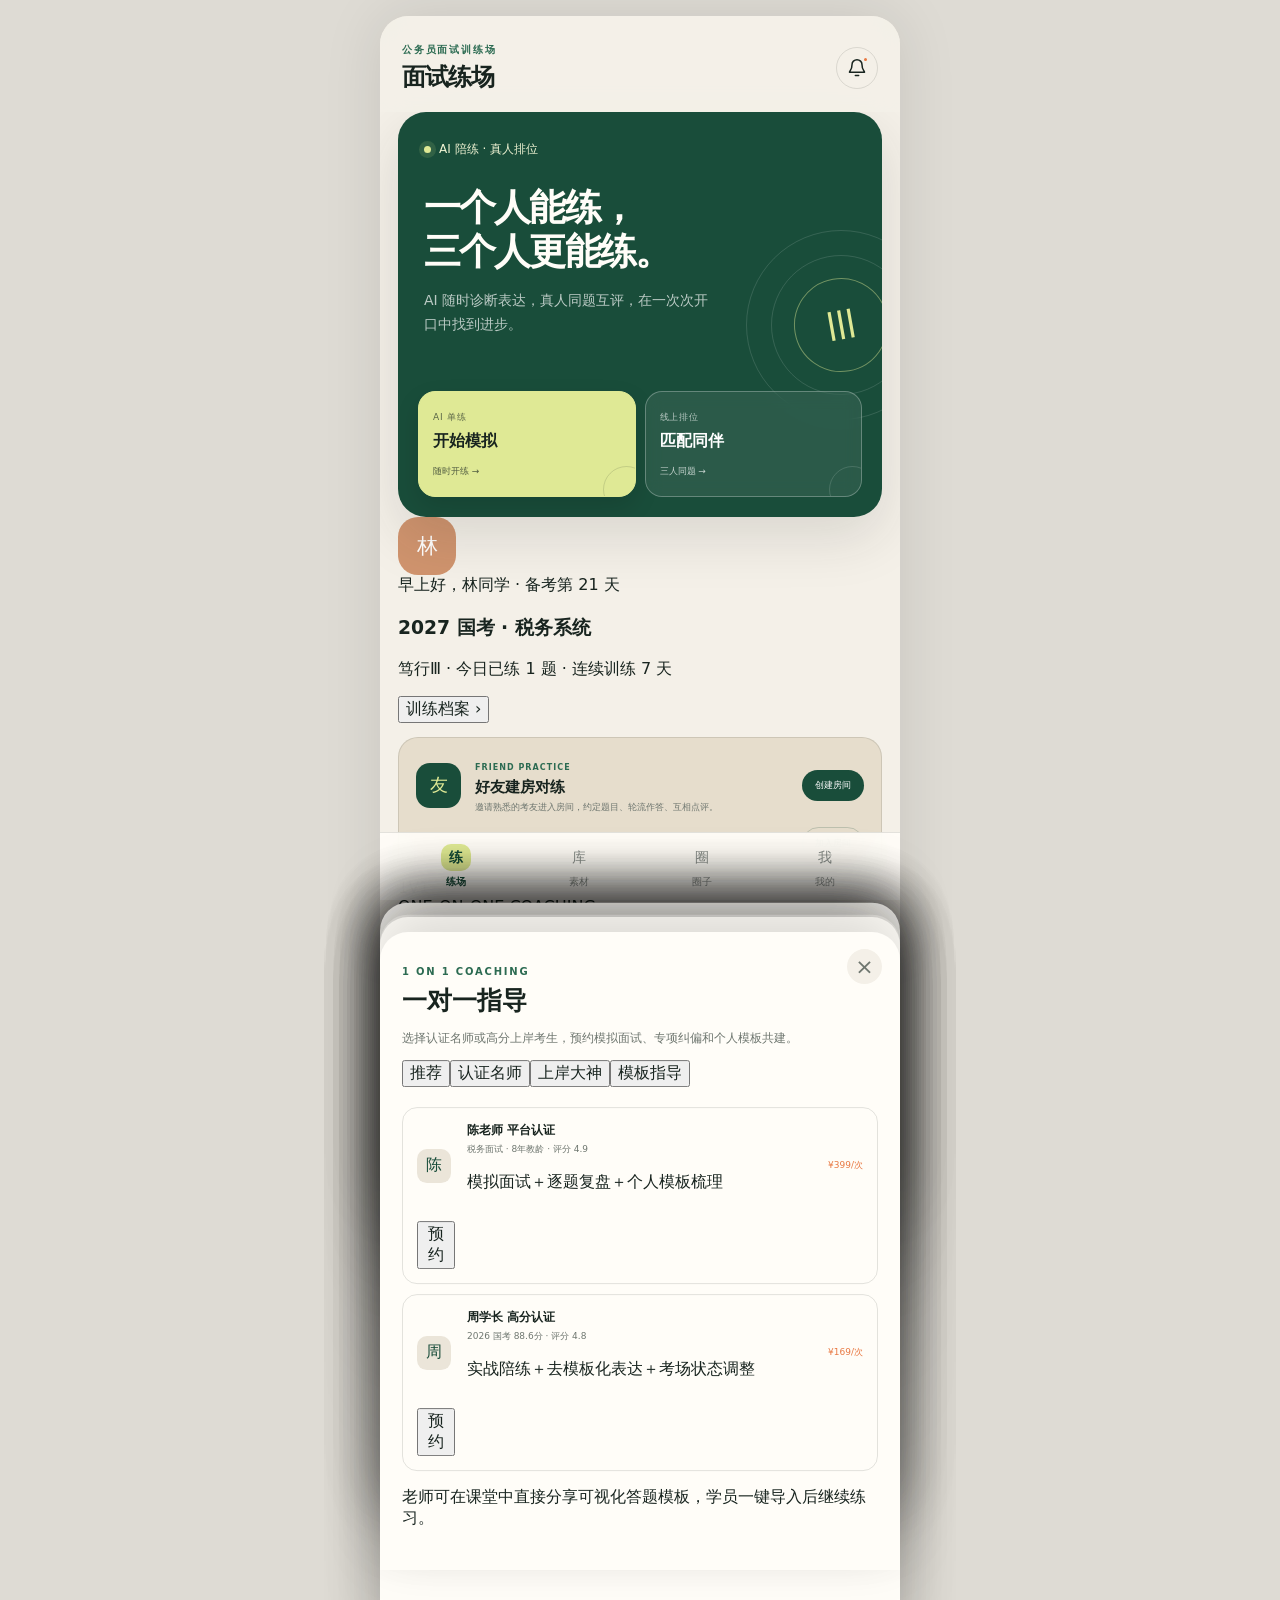
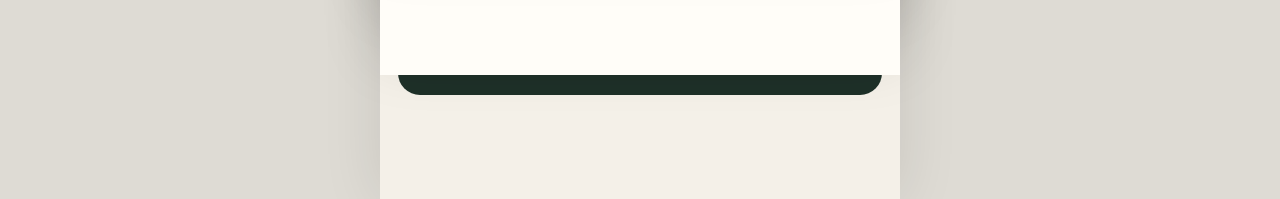
==== commit 19b945ff: "Update demo.html" ====
--- a/demo.html
+++ b/demo.html
@@ -5,7 +5,7 @@
   <meta name="viewport" content="width=device-width, initial-scale=1.0, viewport-fit=cover" />
   <meta name="theme-color" content="#f4f0e8" />
   <title>面试练场 · 公务员面试训练</title>
-  <link rel="stylesheet" href="styles.css?v=2" />
+  <link rel="stylesheet" href="styles.css?v=3" />
 </head>
 <body>
   <div class="app-shell">
@@ -43,6 +43,16 @@
           </div>
         </article>
 
+        <article class="home-profile-card">
+          <div class="profile-avatar compact">林</div>
+          <div class="home-profile-main">
+            <span>早上好，林同学 · 备考第 21 天</span>
+            <h3>2027 国考 · 税务系统</h3>
+            <p>笃行Ⅲ · 今日已练 1 题 · 连续训练 7 天</p>
+          </div>
+          <button data-nav="profile">训练档案 ›</button>
+        </article>
+
         <article class="friend-practice-card">
           <div class="friend-practice-icon">友</div>
           <div class="friend-practice-copy">
@@ -52,6 +62,12 @@
           </div>
           <button id="create-room-button">创建房间</button>
           <button class="join-room-button" data-open-sheet="room-sheet">加入房间</button>
+        </article>
+
+        <article class="coach-entry-card" data-open-sheet="coach-sheet" role="button" tabindex="0">
+          <div class="coach-entry-badge">1V1</div>
+          <div><span>ONE-ON-ONE COACHING</span><h3>一对一指导</h3><p>认证名师与高分上岸考生，预约模拟面试、模板梳理和专项纠偏。</p></div>
+          <button data-open-sheet="coach-sheet">选择老师 ›</button>
         </article>
 
         <section class="stats-grid" aria-label="训练数据">
@@ -102,19 +118,6 @@
           </article>
         </section>
 
-        <section class="section-block">
-          <div class="section-heading">
-            <div><span class="section-kicker">COMMUNITY</span><h2>练场动态</h2></div>
-          </div>
-          <article class="feed-card">
-            <div class="feed-avatar">苏</div>
-            <div>
-              <div class="feed-line"><strong>苏木</strong><span>刚刚晋级「明辨 · Ⅰ」</span></div>
-              <p>“第一次不看稿讲满三分钟，原来真的会越练越顺。”</p>
-              <div class="feed-actions"><button>👏 28</button><button>有启发 12</button></div>
-            </div>
-          </article>
-        </section>
       </section>
 
       <section class="page" id="page-library" data-title="素材与真题">
@@ -188,8 +191,13 @@
       <section class="page" id="page-profile" data-title="我的训练">
         <article class="profile-card">
           <div class="profile-avatar">林</div>
-          <div><span>备考第 21 天</span><h2>林同学</h2><p>目标：2027 国考 · 税务系统</p></div>
+          <div><span>备考第 21 天 · 浙江杭州</span><h2>林同学 <i class="member-tag">练场会员</i></h2><p>目标：2027 国考 · 税务系统</p><div class="profile-tags"><b>综合分析专项</b><b>每晚 21:00 可约练</b></div></div>
           <button aria-label="编辑资料">›</button>
+        </article>
+
+        <article class="profile-progress-card">
+          <div><span>本周计划</span><strong>已完成 8 / 12 题</strong><small>下一步：组织管理题连续表达</small></div>
+          <div class="profile-week-ring"><b>67%</b><span>周进度</span></div>
         </article>
 
         <article class="rank-panel clickable-panel" id="report-entry" role="button" tabindex="0">
@@ -204,12 +212,12 @@
         </section>
 
         <section class="menu-card">
+          <button data-open-sheet="records-sheet"><span class="menu-icon">录</span><div><strong>练习记录</strong><small>23 次练习 · 查看题目、录音与评价</small></div><em>›</em></button>
+          <button data-open-sheet="templates-sheet"><span class="menu-icon">模</span><div><strong>我的模板</strong><small>可视化答题方向 · 逻辑词 · 提示词</small></div><em><b class="member-mini">核心</b>›</em></button>
           <button data-open-sheet="messages-sheet"><span class="menu-icon">信</span><div><strong>消息与好友</strong><small>3 条未读 · 约练与私信</small></div><em><b class="unread-badge">3</b>›</em></button>
           <button data-open-sheet="course-sheet"><span class="menu-icon">课</span><div><strong>面试基础课</strong><small>免费学习 · 已完成 35%</small></div><em>›</em></button>
           <button data-nav="library"><span class="menu-icon">藏</span><div><strong>我的素材收藏</strong><small>12 条素材 · 4 道真题</small></div><em>›</em></button>
-          <button data-open-sheet="coach-sheet"><span class="menu-icon">师</span><div><strong>一对一指导</strong><small>认证老师与高分考生</small></div><em>›</em></button>
-          <button data-open-sheet="membership-sheet"><span class="menu-icon">会</span><div><strong>练场会员</strong><small>AI 畅练与智能检索</small></div><em>›</em></button>
-          <button data-open-sheet="topup-sheet"><span class="menu-icon">充</span><div><strong>充值与活动</strong><small>储值赠会员 · 多档权益</small></div><em>›</em></button>
+          <button data-open-sheet="membership-sheet"><span class="menu-icon">会</span><div><strong>会员与充值</strong><small>会员权益 · 储值活动 · 账户余额</small></div><em>›</em></button>
         </section>
       </section>
     </main>
@@ -252,6 +260,32 @@
     <article class="member-report-lock"><div><span>会员专属详细分析</span><h3>查看题型短板、口头禅分布与未来7天训练计划</h3></div><button data-open-sheet="membership-sheet">解锁报告</button></article>
   </section>
 
+  <section class="bottom-sheet" id="records-sheet" aria-modal="true" role="dialog" aria-labelledby="records-title">
+    <button class="sheet-close" data-close-sheet aria-label="关闭">×</button>
+    <span class="section-kicker">PRACTICE HISTORY</span><h2 id="records-title">练习记录</h2>
+    <p class="sheet-intro">按时间回看练过的题目、作答方式和 AI／同伴评价。</p>
+    <div class="record-summary"><div><strong>23</strong><span>累计练习</span></div><div><strong>82</strong><span>近期均分</span></div><div><strong>7.4h</strong><span>开口时长</span></div></div>
+    <div class="practice-history-list">
+      <button data-open-sheet="report-sheet"><span class="history-score good-score">86</span><div><strong>基层工作“干部多跑腿”现象</strong><small>今天 08:42 · AI 单练 · 综合分析</small><p>观点清晰，建议补充监督闭环和数字适老化。</p></div><em>查看评价 ›</em></button>
+      <button data-open-sheet="report-sheet"><span class="history-score">81</span><div><strong>青年干部下基层调研活动</strong><small>昨天 21:16 · 好友对练 · 组织管理</small><p>流程完整，调研对象覆盖还可以更有层次。</p></div><em>听录音 ›</em></button>
+      <button data-open-sheet="report-sheet"><span class="history-score warm-score">76</span><div><strong>政务大厅系统故障应急处置</strong><small>7 月 15 日 · 线上排位 · 应急应变</small><p>现场安抚较好，备用方案和信息发布略慢。</p></div><em>复盘 ›</em></button>
+    </div>
+  </section>
+
+  <section class="bottom-sheet template-sheet" id="templates-sheet" aria-modal="true" role="dialog" aria-labelledby="templates-title">
+    <button class="sheet-close" data-close-sheet aria-label="关闭">×</button>
+    <span class="section-kicker">VISUAL ANSWER MAP</span><h2 id="templates-title">我的模板</h2>
+    <p class="sheet-intro">把答题方向、逻辑词和提示词做成可视化路线。练习时可随时弹出，帮助形成自己的表达结构。</p>
+    <article class="template-quota"><div><span>普通用户</span><strong>已创建 1 / 1 套</strong><small>会员可创建不限套模板</small></div><button data-open-sheet="membership-sheet">升级会员</button></article>
+    <article class="visual-template-card selected-template">
+      <div class="template-card-head"><div><span>综合分析题</span><h3>现象分析四步法</h3></div><em>使用中</em></div>
+      <div class="template-flow"><div><b>01</b><strong>表态定位</strong><small>怎么看 · 核心价值</small></div><i>→</i><div><b>02</b><strong>分析影响</strong><small>积极面 · 风险点</small></div><i>→</i><div><b>03</b><strong>提出对策</strong><small>主体 · 动作 · 闭环</small></div></div>
+      <div class="template-keywords"><span>逻辑词：首先 / 同时 / 更重要的是</span><span>提示词：群众需求、执行主体、监督反馈</span></div>
+      <div class="template-actions"><button id="use-template-button">练习时使用</button><button data-demo-action="模板编辑器将在正式版支持拖拽">编辑模板</button><button data-demo-action="模板分享卡片已生成">分享到圈子</button></div>
+    </article>
+    <article class="teacher-template-card"><span>老师共享</span><div><strong>组织管理题「目标—对象—流程—复盘」</strong><small>陈老师通过一对一课堂分享 · 可直接导入</small></div><button data-demo-action="老师模板已导入">导入</button></article>
+  </section>
+
   <section class="bottom-sheet" id="messages-sheet" aria-modal="true" role="dialog" aria-labelledby="messages-title">
     <button class="sheet-close" data-close-sheet aria-label="关闭">×</button>
     <span class="section-kicker">MESSAGES</span><h2 id="messages-title">消息与好友</h2>
@@ -262,19 +296,6 @@
       <button data-demo-action="进入练场系统通知"><i class="friend-avatar system">练</i><span><strong>练场通知</strong><small>你的AI训练报告已生成</small></span><em>昨天</em></button>
     </div>
     <button class="primary-button full" data-open-sheet="room-sheet">发起好友约练</button>
-  </section>
-
-  <section class="bottom-sheet" id="topup-sheet" aria-modal="true" role="dialog" aria-labelledby="topup-title">
-    <button class="sheet-close" data-close-sheet aria-label="关闭">×</button>
-    <span class="section-kicker">TOP-UP BONUS</span><h2 id="topup-title">充值与限时活动</h2>
-    <p class="sheet-intro">储值余额可用于会员、一对一指导与虚拟礼物。以下为产品活动方案演示。</p>
-    <div class="topup-grid">
-      <button data-demo-action="支付将在正式版接入"><span>热身档</span><strong>¥298</strong><small>赠 7 天会员</small></button>
-      <button data-demo-action="支付将在正式版接入"><span>冲刺档</span><strong>¥598</strong><small>赠 1 个月会员</small></button>
-      <button class="featured" data-demo-action="支付将在正式版接入"><em>最受欢迎</em><span>上岸档</span><strong>¥1,000</strong><small>赠 2 个月会员＋专属徽章</small></button>
-      <button data-demo-action="支付将在正式版接入"><span>长期档</span><strong>¥2,000</strong><small>赠 5 个月会员＋指导券</small></button>
-    </div>
-    <p class="topup-note">正式上线前需明确储值余额使用范围、退款规则、发票与未成年人保护。</p>
   </section>
 
   <section class="bottom-sheet" id="ai-sheet" aria-modal="true" role="dialog" aria-labelledby="ai-title">
@@ -320,6 +341,12 @@
     <button class="sheet-close" data-close-sheet aria-label="退出答题">×</button>
     <div class="practice-top"><span class="tag dark">综合分析</span><span id="practice-step">第 1 / 1 题</span></div>
     <h2>对于基层工作中“干部多跑腿，群众少跑路”的现象，你怎么看？</h2>
+    <button class="template-assist-button" id="template-assist-button"><span>模</span><div><strong>调用「现象分析四步法」</strong><small>展开答题方向、逻辑词和提示词</small></div><em>展开</em></button>
+    <article class="template-assist-panel hidden" id="template-assist-panel">
+      <div><b>方向</b><span>表态定位 → 分析影响 → 问题边界 → 对策闭环</span></div>
+      <div><b>逻辑词</b><span>首先 · 同时 · 更重要的是 · 最终</span></div>
+      <div><b>提示词</b><span>群众需求 / 数据共享 / 适老服务 / 监督反馈</span></div>
+    </article>
     <div class="thinking-box" id="thinking-box">
       <span>思考时间</span><strong id="thinking-timer">00:00</strong>
       <p>列好观点后，开始录音作答</p>
@@ -359,11 +386,25 @@
 
   <section class="bottom-sheet" id="membership-sheet" aria-modal="true" role="dialog">
     <button class="sheet-close" data-close-sheet aria-label="关闭">×</button>
-    <span class="section-kicker">MEMBERSHIP</span><h2>练场会员</h2>
-    <div class="price-line"><strong>¥98</strong><span>/ 月</span></div>
-    <div class="benefit-list"><p>✓ AI 训练畅练与完整复盘</p><p>✓ 排位赛不限每日次数</p><p>✓ 点击考点标签智能推荐真题与素材</p><p>✓ 学习报告、题型短板与专项计划</p></div>
-    <div class="member-plan-row"><button class="active"><strong>月卡</strong><span>¥98</span></button><button><strong>季卡</strong><span>¥268</span><em>省¥26</em></button><button><strong>年卡</strong><span>¥888</span><em>赠1月</em></button></div>
-    <button class="primary-button full" data-demo-action="会员支付将在正式版接入">立即开通</button>
+    <span class="section-kicker">MEMBERSHIP & WALLET</span><h2>会员与充值</h2>
+    <div class="commerce-tabs"><button class="active" data-commerce-tab="member">开通会员</button><button data-commerce-tab="topup">充值活动</button></div>
+    <div class="commerce-panel" data-commerce-panel="member">
+      <div class="account-overview"><div><span>当前身份</span><strong>普通用户</strong></div><div><span>账户余额</span><strong>¥36.00</strong></div></div>
+      <div class="price-line"><strong>¥98</strong><span>/ 月</span></div>
+      <div class="benefit-list"><p>✓ AI 训练与排位不限次数</p><p>✓ 智能标签推荐与详细学习报告</p><p>✓ 可视化答题模板不限套数</p><p>✓ 专属标识与会员活动权益</p></div>
+      <div class="member-plan-row"><button class="active"><strong>月卡</strong><span>¥98</span></button><button><strong>季卡</strong><span>¥268</span><em>省¥26</em></button><button><strong>年卡</strong><span>¥888</span><em>赠1月</em></button></div>
+      <button class="primary-button full" data-demo-action="会员支付将在正式版接入">立即开通</button>
+    </div>
+    <div class="commerce-panel hidden" data-commerce-panel="topup">
+      <p class="sheet-intro">储值余额可用于会员、一对一指导与虚拟礼物。</p>
+      <div class="topup-grid">
+        <button data-demo-action="支付将在正式版接入"><span>热身档</span><strong>¥298</strong><small>赠 7 天会员</small></button>
+        <button data-demo-action="支付将在正式版接入"><span>冲刺档</span><strong>¥598</strong><small>赠 1 个月会员</small></button>
+        <button class="featured" data-demo-action="支付将在正式版接入"><em>最受欢迎</em><span>上岸档</span><strong>¥1,000</strong><small>赠 2 个月会员＋专属徽章</small></button>
+        <button data-demo-action="支付将在正式版接入"><span>长期档</span><strong>¥2,000</strong><small>赠 5 个月会员＋指导券</small></button>
+      </div>
+      <p class="topup-note">正式上线前需明确余额用途、退款规则、发票与未成年人保护。</p>
+    </div>
   </section>
 
   <section class="bottom-sheet" id="course-sheet" aria-modal="true" role="dialog">
@@ -375,10 +416,15 @@
   <section class="bottom-sheet" id="coach-sheet" aria-modal="true" role="dialog">
     <button class="sheet-close" data-close-sheet aria-label="关闭">×</button>
     <span class="section-kicker">1 ON 1 COACHING</span><h2>一对一指导</h2>
-    <p class="sheet-intro">首版先展示预约入口，正式开放前将完成老师认证、服务标准和退款规则。</p>
-    <div class="coach-list"><article><span>师</span><div><strong>平台认证讲师</strong><small>系统课程 · 模拟面试 · 课后报告</small></div><em>筹备中</em></article><article><span>岸</span><div><strong>高分上岸考生</strong><small>实战经验 · 针对性陪练</small></div><em>筹备中</em></article></div>
-  </section>
-
-  <script src="app.js?v=2"></script>
+    <p class="sheet-intro">选择认证名师或高分上岸考生，预约模拟面试、专项纠偏和个人模板共建。</p>
+    <div class="coach-filter-row"><button class="active">推荐</button><button>认证名师</button><button>上岸大神</button><button>模板指导</button></div>
+    <div class="coach-list detailed-coach-list">
+      <article><span>陈</span><div><strong>陈老师 <b>平台认证</b></strong><small>税务面试 · 8年教龄 · 评分 4.9</small><p>模拟面试＋逐题复盘＋个人模板梳理</p></div><em>¥399/次</em><button data-demo-action="已进入陈老师预约页">预约</button></article>
+      <article><span>周</span><div><strong>周学长 <b>高分认证</b></strong><small>2026 国考 88.6分 · 评分 4.8</small><p>实战陪练＋去模板化表达＋考场状态调整</p></div><em>¥169/次</em><button data-demo-action="已进入周学长预约页">预约</button></article>
+    </div>
+    <p class="coach-note">老师可在课堂中直接分享可视化答题模板，学员一键导入后继续练习。</p>
+  </section>
+
+  <script src="app.js?v=3"></script>
 </body>
 </html>
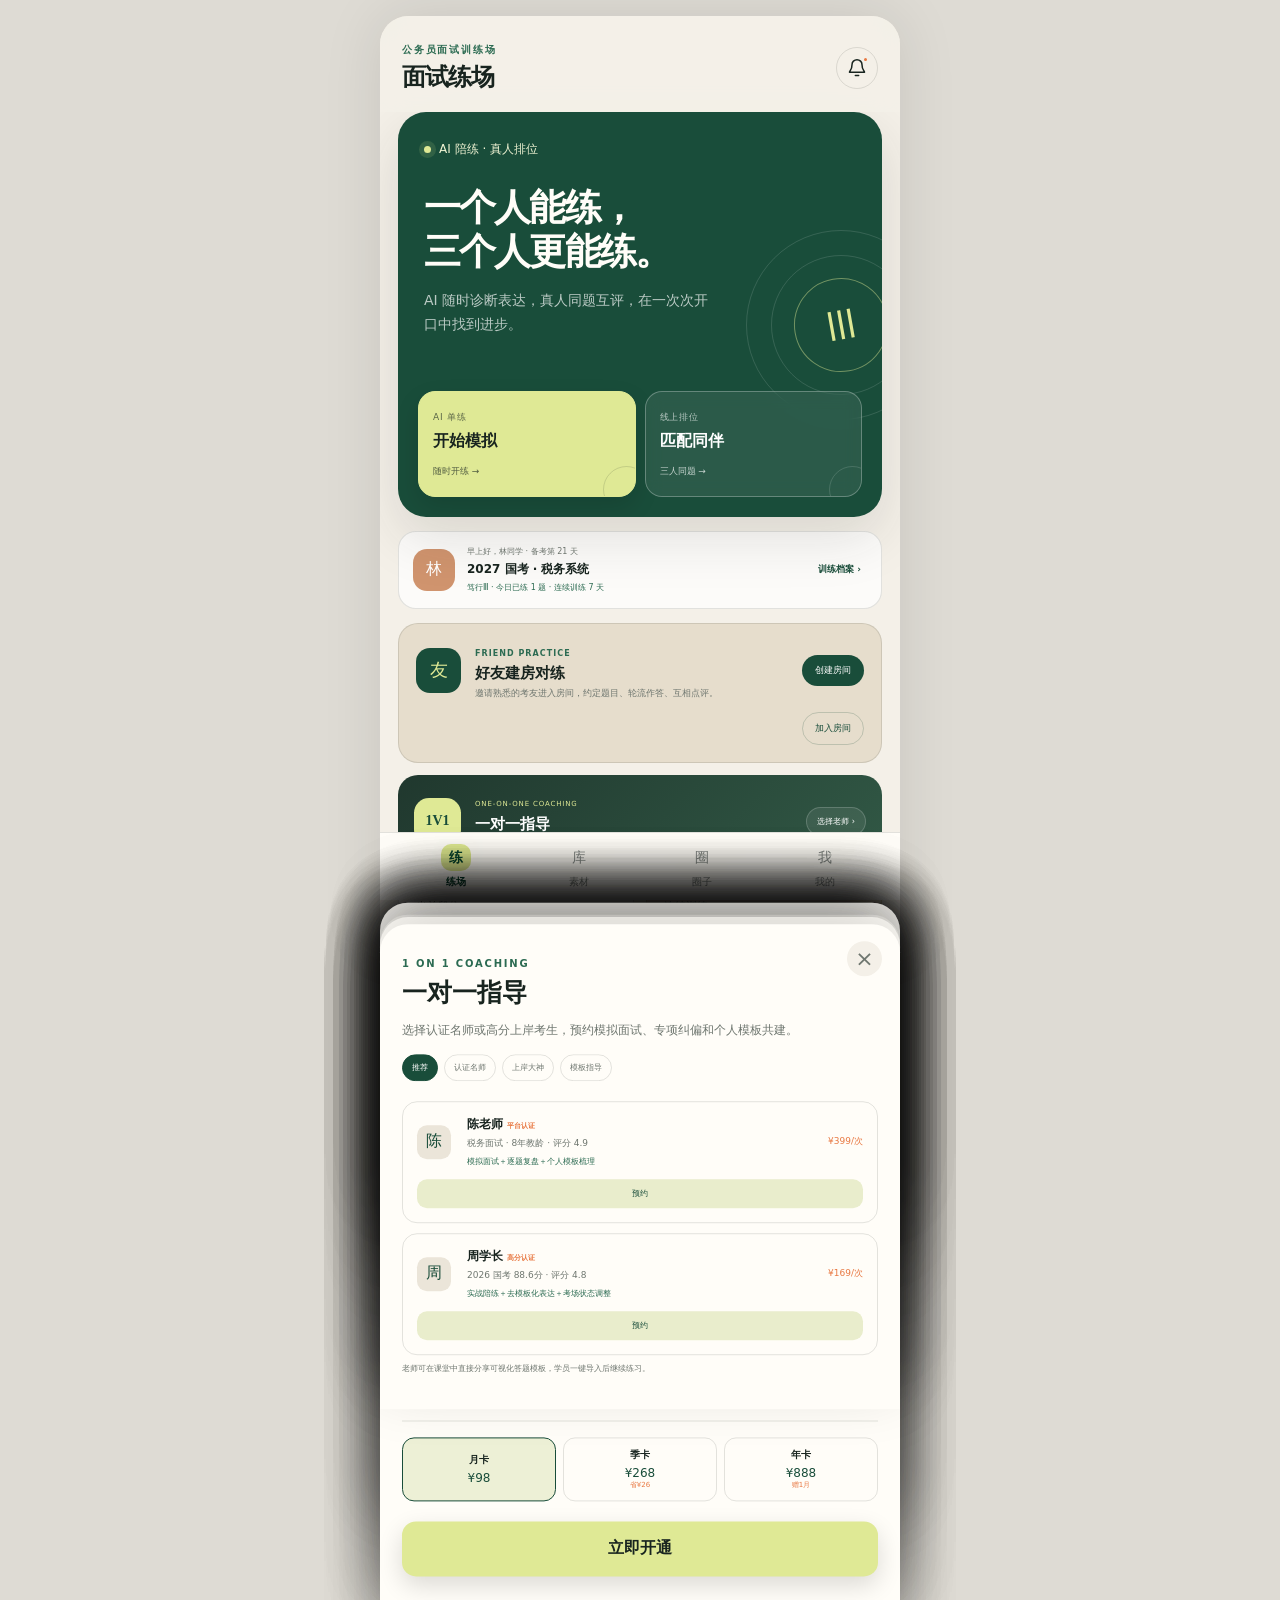
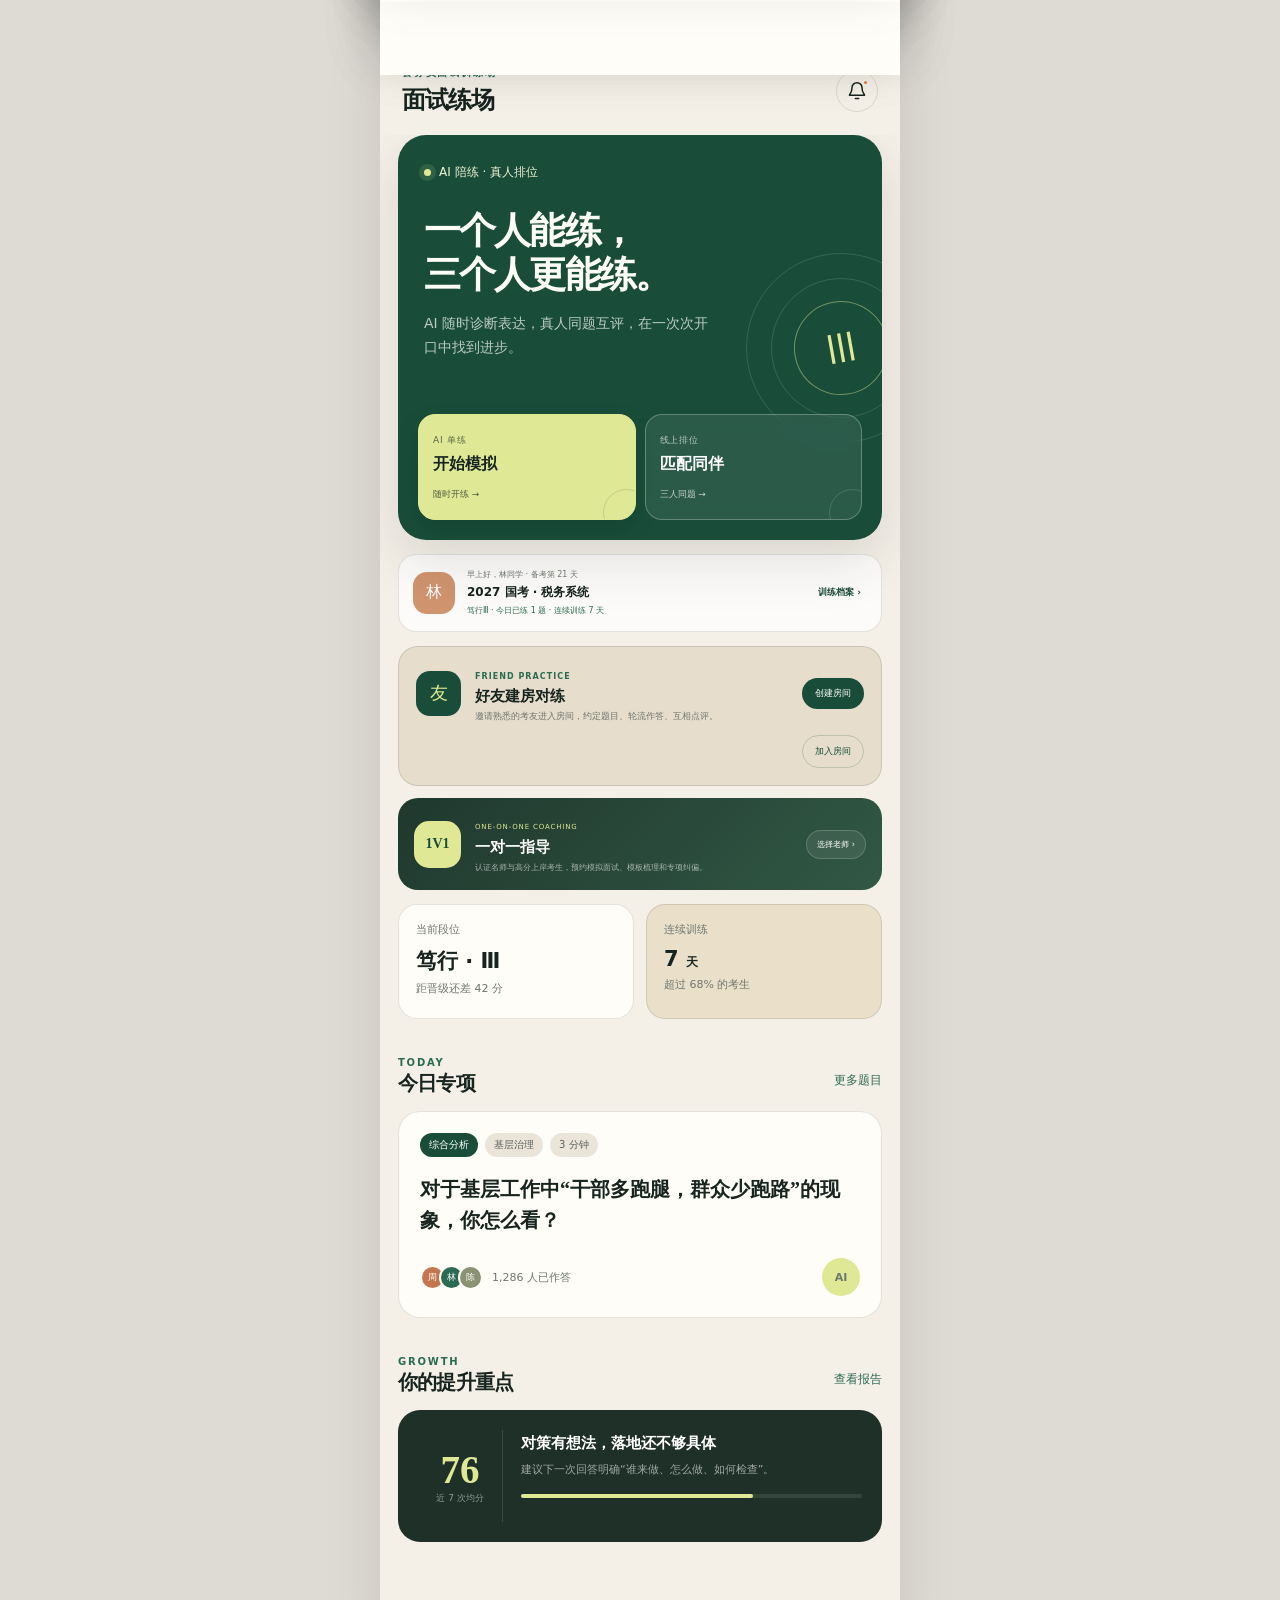
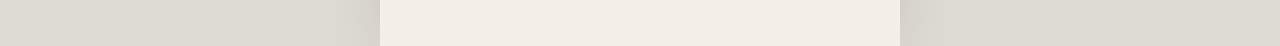
==== commit 251b1b7e: "Present the library as a free public tool" ====
--- a/demo.html
+++ b/demo.html
@@ -1,3 +1,433 @@
+<!doctype html>
+<html lang="zh-CN">
+<head>
+  <meta charset="UTF-8" />
+  <meta name="viewport" content="width=device-width, initial-scale=1.0, viewport-fit=cover" />
+  <meta name="theme-color" content="#f4f0e8" />
+  <title>面试练场 · 公务员面试训练</title>
+  <link rel="stylesheet" href="styles.css?v=4" />
+</head>
+<body>
+  <div class="app-shell">
+    <header class="topbar">
+      <div>
+        <p class="eyebrow">公务员面试训练场</p>
+        <h1 id="page-title">面试练场</h1>
+      </div>
+      <button class="icon-button" id="notification-button" aria-label="消息通知">
+        <span class="notification-dot"></span>
+        <svg viewBox="0 0 24 24" aria-hidden="true"><path d="M18 8a6 6 0 1 0-12 0c0 7-3 7-3 9h18c0-2-3-2-3-9M10 21h4"/></svg>
+      </button>
+    </header>
+
+    <main>
+      <section class="page active" id="page-home" data-title="面试练场">
+        <article class="hero-card">
+          <div class="hero-copy">
+            <span class="status-pill"><i></i> AI 陪练 · 真人排位</span>
+            <h2>一个人能练，<br />三个人更能练。</h2>
+            <p>AI 随时诊断表达，真人同题互评，在一次次开口中找到进步。</p>
+          </div>
+          <div class="hero-actions">
+            <button class="hero-mode-button light" id="start-ai-button">
+              <small>AI 单练</small><strong>开始模拟</strong><em>随时开练 →</em>
+            </button>
+            <button class="hero-mode-button outline" id="start-match-button">
+              <small>线上排位</small><strong>匹配同伴</strong><em>三人同题 →</em>
+            </button>
+          </div>
+          <div class="hero-art" aria-hidden="true">
+            <span class="ring ring-one"></span>
+            <span class="ring ring-two"></span>
+            <span class="rank-mark">Ⅲ</span>
+          </div>
+        </article>
+
+        <article class="home-profile-card">
+          <div class="profile-avatar compact">林</div>
+          <div class="home-profile-main">
+            <span>早上好，林同学 · 备考第 21 天</span>
+            <h3>2027 国考 · 税务系统</h3>
+            <p>笃行Ⅲ · 今日已练 1 题 · 连续训练 7 天</p>
+          </div>
+          <button data-nav="profile">训练档案 ›</button>
+        </article>
+
+        <article class="friend-practice-card">
+          <div class="friend-practice-icon">友</div>
+          <div class="friend-practice-copy">
+            <span>FRIEND PRACTICE</span>
+            <h3>好友建房对练</h3>
+            <p>邀请熟悉的考友进入房间，约定题目、轮流作答、互相点评。</p>
+          </div>
+          <button id="create-room-button">创建房间</button>
+          <button class="join-room-button" data-open-sheet="room-sheet">加入房间</button>
+        </article>
+
+        <article class="coach-entry-card" data-open-sheet="coach-sheet" role="button" tabindex="0">
+          <div class="coach-entry-badge">1V1</div>
+          <div><span>ONE-ON-ONE COACHING</span><h3>一对一指导</h3><p>认证名师与高分上岸考生，预约模拟面试、模板梳理和专项纠偏。</p></div>
+          <button data-open-sheet="coach-sheet">选择老师 ›</button>
+        </article>
+
+        <section class="stats-grid" aria-label="训练数据">
+          <article class="stat-card">
+            <span>当前段位</span>
+            <strong>笃行 · Ⅲ</strong>
+            <small>距晋级还差 42 分</small>
+          </article>
+          <article class="stat-card warm">
+            <span>连续训练</span>
+            <strong>7 <em>天</em></strong>
+            <small>超过 68% 的考生</small>
+          </article>
+        </section>
+
+        <section class="section-block">
+          <div class="section-heading">
+            <div><span class="section-kicker">TODAY</span><h2>今日专项</h2></div>
+            <button class="link-button" data-nav="library">更多题目</button>
+          </div>
+          <article class="question-card">
+            <div class="question-meta">
+              <span class="tag dark">综合分析</span>
+              <span class="tag">基层治理</span>
+              <span class="tag">3 分钟</span>
+            </div>
+            <h3>对于基层工作中“干部多跑腿，群众少跑路”的现象，你怎么看？</h3>
+            <div class="question-footer">
+              <div class="avatar-stack" aria-hidden="true"><i>周</i><i>林</i><i>陈</i></div>
+              <span>1,286 人已作答</span>
+              <button class="round-button" id="quick-practice-button" aria-label="开始AI练习">AI</button>
+            </div>
+          </article>
+        </section>
+
+        <section class="section-block">
+          <div class="section-heading">
+            <div><span class="section-kicker">GROWTH</span><h2>你的提升重点</h2></div>
+            <button class="link-button" data-open-sheet="report-sheet">查看报告</button>
+          </div>
+          <article class="insight-card">
+            <div class="insight-score"><strong>76</strong><span>近 7 次均分</span></div>
+            <div class="insight-copy">
+              <h3>对策有想法，落地还不够具体</h3>
+              <p>建议下一次回答明确“谁来做、怎么做、如何检查”。</p>
+              <div class="progress"><i style="width: 68%"></i></div>
+            </div>
+          </article>
+        </section>
+
+      </section>
+
+      <section class="page" id="page-library" data-title="素材与真题">
+        <div class="library-tabs">
+          <button class="active" data-library-view="questions">历年真题</button>
+          <button data-library-view="materials">典例素材</button>
+        </div>
+        <div class="search-box">
+          <svg viewBox="0 0 24 24" aria-hidden="true"><circle cx="11" cy="11" r="7"></circle><path d="m20 20-4-4"></path></svg>
+          <input id="material-search" type="search" placeholder="搜索题目、年份、地区、题型或考点" />
+        </div>
+
+        <div class="filter-row" id="material-filters">
+          <button class="filter-chip active" data-filter="全部">全部</button>
+          <button class="filter-chip" data-filter="品德">品德</button>
+          <button class="filter-chip" data-filter="基层治理">基层治理</button>
+          <button class="filter-chip" data-filter="科技">科技</button>
+          <button class="filter-chip" data-filter="文化">文化</button>
+        </div>
+
+        <article class="smart-search-card">
+          <div class="smart-search-icon">AI</div>
+          <div><span>免费公共工具库</span><strong>真题、典例、搜索与标签关联对所有用户开放</strong></div>
+          <button data-demo-action="真题素材工具库永久免费">永久免费 ✓</button>
+        </article>
+
+        <div class="section-heading compact">
+          <div><span class="section-kicker" id="library-kicker">PAST EXAMS</span><h2 id="library-heading">历年真题</h2></div>
+          <span class="result-count" id="result-count">6 条</span>
+        </div>
+        <div class="question-list" id="question-list"></div>
+        <div class="material-list hidden" id="material-list"></div>
+        <div class="empty-state hidden" id="material-empty">
+          <span>⌕</span><h3>没有找到相关内容</h3><p>换个关键词试试，例如“基层治理”或“组织管理”。</p>
+        </div>
+      </section>
+
+      <section class="page" id="page-community" data-title="学习圈子">
+        <article class="community-hero">
+          <div><span>LEARNING CIRCLE</span><h2>找到一起开口的人</h2><p>分享答题思路、交换素材、约练组局，把备考变成有同伴的长期行动。</p></div>
+          <button data-demo-action="发布功能将在正式版开放">＋ 发布</button>
+        </article>
+
+        <div class="circle-filter-row">
+          <button class="active">推荐</button><button>约练</button><button>答题分享</button><button>素材交流</button><button>同省考友</button>
+        </div>
+
+        <section class="circle-list">
+          <article class="circle-post">
+            <div class="post-head"><span class="post-avatar orange">苏</span><div><strong>苏木</strong><small>明辨 · Ⅰ · 12分钟前</small></div><button data-demo-action="已发送好友申请">＋ 好友</button></div>
+            <p>今天练“群众工作”这道题，发现自己总在讲大道理。我把对策改成了“干部定期入户＋问题台账＋限时反馈”，明显具体多了。</p>
+            <div class="post-audio"><button data-demo-action="语音播放功能演示">▶</button><i><b></b></i><span>02:46</span></div>
+            <div class="post-tags"><span># 基层治理</span><span># 群众工作</span></div>
+            <div class="post-actions"><button>♡ 36</button><button>评论 12</button><button data-open-sheet="room-sheet">约她练一局</button></div>
+          </article>
+          <article class="circle-post">
+            <div class="post-head"><span class="post-avatar green">周</span><div><strong>周同学</strong><small>笃行 · Ⅱ · 28分钟前</small></div><button data-demo-action="已发送好友申请">＋ 好友</button></div>
+            <p>今晚九点建房练三道组织管理题，还差一位同学。希望能完整互评，不打人情分。</p>
+            <div class="room-invite"><div><span>3题完整局</span><strong>21:00 开始</strong></div><div class="avatar-stack"><i>周</i><i>林</i><i>?</i></div><button data-open-sheet="room-sheet">申请加入</button></div>
+            <div class="post-actions"><button>♡ 18</button><button>评论 6</button><button>分享</button></div>
+          </article>
+          <article class="circle-post">
+            <div class="post-head"><span class="post-avatar blue">陈</span><div><strong>陈一言</strong><small>上岸经验认证 · 1小时前</small></div><button data-demo-action="已关注该用户">关注</button></div>
+            <p>分享一个“科技创新”素材的使用提醒：不要只说技术提高效率，还要补充数据安全、数字鸿沟和责任边界，答案会完整很多。</p>
+            <div class="post-tags"><span># 科技创新</span><span># 素材分享</span><span># 综合分析</span></div>
+            <div class="post-actions"><button>♡ 89</button><button>评论 24</button><button>收藏 31</button></div>
+          </article>
+        </section>
+      </section>
+
+      <section class="page" id="page-profile" data-title="我的训练">
+        <article class="profile-card">
+          <div class="profile-avatar">林</div>
+          <div><span>备考第 21 天 · 浙江杭州</span><h2>林同学 <i class="member-tag">练场会员</i></h2><p>目标：2027 国考 · 税务系统</p><div class="profile-tags"><b>综合分析专项</b><b>每晚 21:00 可约练</b></div></div>
+          <button aria-label="编辑资料">›</button>
+        </article>
+
+        <article class="profile-progress-card">
+          <div><span>本周计划</span><strong>已完成 8 / 12 题</strong><small>下一步：组织管理题连续表达</small></div>
+          <div class="profile-week-ring"><b>67%</b><span>周进度</span></div>
+        </article>
+
+        <article class="rank-panel clickable-panel" id="report-entry" role="button" tabindex="0">
+          <span class="section-kicker light">CURRENT RANK</span>
+          <div class="rank-panel-main"><div><h2>笃行 · Ⅲ</h2><p>1,358 分 · 全站前 32%</p></div><strong>Ⅲ</strong></div>
+          <div class="rank-progress"><i></i></div>
+          <small>再获得 42 分即可晋级「笃行 · Ⅱ」</small>
+        </article>
+
+        <section class="profile-stats">
+          <div><strong>23</strong><span>累计训练</span></div><div><strong>61</strong><span>有效点评</span></div><div><strong>7.4h</strong><span>开口时长</span></div>
+        </section>
+
+        <section class="menu-card">
+          <button data-open-sheet="records-sheet"><span class="menu-icon">录</span><div><strong>练习记录</strong><small>23 次练习 · 查看题目、录音与评价</small></div><em>›</em></button>
+          <button data-open-sheet="templates-sheet"><span class="menu-icon">模</span><div><strong>我的模板</strong><small>可视化答题方向 · 逻辑词 · 提示词</small></div><em><b class="member-mini">核心</b>›</em></button>
+          <button data-open-sheet="messages-sheet"><span class="menu-icon">信</span><div><strong>消息与好友</strong><small>3 条未读 · 约练与私信</small></div><em><b class="unread-badge">3</b>›</em></button>
+          <button data-open-sheet="course-sheet"><span class="menu-icon">课</span><div><strong>面试基础课</strong><small>免费学习 · 已完成 35%</small></div><em>›</em></button>
+          <button data-nav="library"><span class="menu-icon">藏</span><div><strong>我的素材收藏</strong><small>12 条素材 · 4 道真题</small></div><em>›</em></button>
+          <button data-open-sheet="membership-sheet"><span class="menu-icon">会</span><div><strong>会员与充值</strong><small>会员权益 · 储值活动 · 账户余额</small></div><em>›</em></button>
+        </section>
+      </section>
+    </main>
+
+    <nav class="bottom-nav" aria-label="主导航">
+      <button class="active" data-nav="home"><span>练</span><em>练场</em></button>
+      <button data-nav="library"><span>库</span><em>素材</em></button>
+      <button data-nav="community"><span>圈</span><em>圈子</em></button>
+      <button data-nav="profile"><span>我</span><em>我的</em></button>
+    </nav>
+  </div>
+
+  <div class="toast" id="toast" role="status"></div>
+
+  <div class="sheet-overlay" id="sheet-overlay"></div>
+
+  <section class="bottom-sheet" id="room-sheet" aria-modal="true" role="dialog" aria-labelledby="room-title">
+    <button class="sheet-close" data-close-sheet aria-label="关闭">×</button>
+    <span class="section-kicker">FRIEND ROOM</span><h2 id="room-title">好友建房对练</h2>
+    <p class="sheet-intro">创建房间后发送房间号，好友进入即可选择同一组题目轮流作答。</p>
+    <div class="room-code-card"><span>本次房间号</span><strong id="room-code">724 891</strong><button id="copy-room-code">复制</button></div>
+    <div class="room-settings"><div><span>题目数量</span><strong>3 道完整局</strong></div><div><span>房间模式</span><strong>轮流作答＋互评</strong></div><div><span>语音权限</span><strong>仅房间成员可听</strong></div></div>
+    <div class="friend-invite-list">
+      <button data-demo-action="已邀请周同学"><i class="friend-avatar green">周</i><span><strong>周同学</strong><small>在线 · 笃行Ⅱ</small></span><em>邀请</em></button>
+      <button data-demo-action="已邀请苏木"><i class="friend-avatar orange">苏</i><span><strong>苏木</strong><small>训练中 · 明辨Ⅰ</small></span><em>邀请</em></button>
+    </div>
+    <div class="join-code-box"><input id="join-code-input" inputmode="numeric" placeholder="输入好友发来的6位房间号" /><button id="join-code-button">加入</button></div>
+  </section>
+
+  <section class="bottom-sheet report-sheet" id="report-sheet" aria-modal="true" role="dialog" aria-labelledby="report-title">
+    <button class="sheet-close" data-close-sheet aria-label="关闭">×</button>
+    <span class="section-kicker">LEARNING REPORT</span><h2 id="report-title">学习状况与训练报告</h2>
+    <article class="review-hero">
+      <div class="review-heading"><div><span>近 7 次训练</span><h2>综合能力趋势</h2></div><strong>82</strong></div>
+      <p>观点提炼和时间控制进步明显，当前最需要加强的是对策的执行细节与表达稳定性。</p>
+      <div class="radar-bars"><div><span>内容</span><i><b style="width:84%"></b></i><em>84</em></div><div><span>表达</span><i><b style="width:78%"></b></i><em>78</em></div><div><span>时间</span><i><b style="width:86%"></b></i><em>86</em></div></div>
+    </article>
+    <div class="report-summary-grid"><article><strong>23</strong><span>累计训练</span></article><article><strong>76→82</strong><span>近月提升</span></article><article><strong>7.4h</strong><span>开口时长</span></article></div>
+    <div class="review-grid compact-review"><article><span class="review-icon good">✓</span><div><h3>观点抓得准</h3><p>能快速识别服务型政府与群众意识等核心角度。</p></div></article><article><span class="review-icon warn">!</span><div><h3>对策略显抽象</h3><p>建议明确执行主体、实施步骤和监督闭环。</p></div></article></div>
+    <article class="member-report-lock"><div><span>会员专属详细分析</span><h3>查看题型短板、口头禅分布与未来7天训练计划</h3></div><button data-open-sheet="membership-sheet">解锁报告</button></article>
+  </section>
+
+  <section class="bottom-sheet" id="records-sheet" aria-modal="true" role="dialog" aria-labelledby="records-title">
+    <button class="sheet-close" data-close-sheet aria-label="关闭">×</button>
+    <span class="section-kicker">PRACTICE HISTORY</span><h2 id="records-title">练习记录</h2>
+    <p class="sheet-intro">按时间回看练过的题目、作答方式和 AI／同伴评价。</p>
+    <div class="record-summary"><div><strong>23</strong><span>累计练习</span></div><div><strong>82</strong><span>近期均分</span></div><div><strong>7.4h</strong><span>开口时长</span></div></div>
+    <div class="practice-history-list">
+      <button data-open-sheet="report-sheet"><span class="history-score good-score">86</span><div><strong>基层工作“干部多跑腿”现象</strong><small>今天 08:42 · AI 单练 · 综合分析</small><p>观点清晰，建议补充监督闭环和数字适老化。</p></div><em>查看评价 ›</em></button>
+      <button data-open-sheet="report-sheet"><span class="history-score">81</span><div><strong>青年干部下基层调研活动</strong><small>昨天 21:16 · 好友对练 · 组织管理</small><p>流程完整，调研对象覆盖还可以更有层次。</p></div><em>听录音 ›</em></button>
+      <button data-open-sheet="report-sheet"><span class="history-score warm-score">76</span><div><strong>政务大厅系统故障应急处置</strong><small>7 月 15 日 · 线上排位 · 应急应变</small><p>现场安抚较好，备用方案和信息发布略慢。</p></div><em>复盘 ›</em></button>
+    </div>
+  </section>
+
+  <section class="bottom-sheet template-sheet" id="templates-sheet" aria-modal="true" role="dialog" aria-labelledby="templates-title">
+    <button class="sheet-close" data-close-sheet aria-label="关闭">×</button>
+    <span class="section-kicker">VISUAL ANSWER MAP</span><h2 id="templates-title">我的模板</h2>
+    <p class="sheet-intro">把答题方向、逻辑词和提示词做成可视化路线。练习时可随时弹出，帮助形成自己的表达结构。</p>
+    <article class="template-quota"><div><span>普通用户</span><strong>已创建 1 / 1 套</strong><small>会员可创建不限套模板</small></div><button data-open-sheet="membership-sheet">升级会员</button></article>
+    <article class="visual-template-card selected-template">
+      <div class="template-card-head"><div><span>综合分析题</span><h3>现象分析四步法</h3></div><em>使用中</em></div>
+      <div class="template-flow"><div><b>01</b><strong>表态定位</strong><small>怎么看 · 核心价值</small></div><i>→</i><div><b>02</b><strong>分析影响</strong><small>积极面 · 风险点</small></div><i>→</i><div><b>03</b><strong>提出对策</strong><small>主体 · 动作 · 闭环</small></div></div>
+      <div class="template-keywords"><span>逻辑词：首先 / 同时 / 更重要的是</span><span>提示词：群众需求、执行主体、监督反馈</span></div>
+      <div class="template-actions"><button id="use-template-button">练习时使用</button><button data-demo-action="模板编辑器将在正式版支持拖拽">编辑模板</button><button data-demo-action="模板分享卡片已生成">分享到圈子</button></div>
+    </article>
+    <article class="teacher-template-card"><span>老师共享</span><div><strong>组织管理题「目标—对象—流程—复盘」</strong><small>陈老师通过一对一课堂分享 · 可直接导入</small></div><button data-demo-action="老师模板已导入">导入</button></article>
+  </section>
+
+  <section class="bottom-sheet" id="messages-sheet" aria-modal="true" role="dialog" aria-labelledby="messages-title">
+    <button class="sheet-close" data-close-sheet aria-label="关闭">×</button>
+    <span class="section-kicker">MESSAGES</span><h2 id="messages-title">消息与好友</h2>
+    <div class="message-tabs"><button class="active">消息</button><button>好友 18</button><button>约练邀请 2</button></div>
+    <div class="message-list">
+      <button data-demo-action="进入与周同学的聊天"><i class="friend-avatar green">周</i><span><strong>周同学</strong><small>今晚九点还练组织管理题吗？</small></span><em><b>2</b>20:16</em></button>
+      <button data-open-sheet="room-sheet"><i class="friend-avatar orange">苏</i><span><strong>苏木</strong><small>邀请你加入三人完整局</small></span><em><b>1</b>18:42</em></button>
+      <button data-demo-action="进入练场系统通知"><i class="friend-avatar system">练</i><span><strong>练场通知</strong><small>你的AI训练报告已生成</small></span><em>昨天</em></button>
+    </div>
+    <button class="primary-button full" data-open-sheet="room-sheet">发起好友约练</button>
+  </section>
+
+  <section class="bottom-sheet" id="ai-sheet" aria-modal="true" role="dialog" aria-labelledby="ai-title">
+    <button class="sheet-close" data-close-sheet aria-label="关闭">×</button>
+    <span class="section-kicker">AI SOLO PRACTICE</span>
+    <h2 id="ai-title">选择 AI 训练模式</h2>
+    <p class="sheet-intro">独立完成思考和录音，AI 将从答题内容、表达形式与时间控制三方面复盘。</p>
+    <div class="mode-options vertical-modes">
+      <button class="mode-card active" data-ai-mode="single">
+        <span>专项单题 · 推荐</span><strong>快速诊断</strong><small>1 道题 · 约 6 分钟 · 针对一个弱项</small>
+      </button>
+      <button class="mode-card" data-ai-mode="mock">
+        <span>完整模拟</span><strong>模拟考场</strong><small>3 道题 · 连续作答 · 生成综合报告</small>
+      </button>
+    </div>
+    <div class="match-note"><span>今日免费次数</span><strong>1 / 1 次</strong></div>
+    <button class="primary-button full" id="confirm-ai-button">开始 AI 训练</button>
+  </section>
+
+  <section class="bottom-sheet" id="match-sheet" aria-modal="true" role="dialog" aria-labelledby="match-title">
+    <button class="sheet-close" data-close-sheet aria-label="关闭">×</button>
+    <span class="section-kicker">RANKED PRACTICE</span>
+    <h2 id="match-title">选择本局模式</h2>
+    <p class="sheet-intro">系统会匹配两位同段位考生，同题作答后匿名互评。</p>
+    <div class="mode-options">
+      <button class="mode-card active" data-mode="single"><span>快速局</span><strong>1 道题</strong><small>约 8 分钟 · 推荐</small></button>
+      <button class="mode-card" data-mode="triple"><span>完整局</span><strong>3 道题</strong><small>约 25 分钟</small></button>
+    </div>
+    <div class="match-note"><span>匹配范围</span><strong>笃行段位 · ±1 小段</strong></div>
+    <button class="primary-button full" id="confirm-match-button">确认匹配</button>
+  </section>
+
+  <section class="bottom-sheet center-sheet" id="matching-sheet" aria-modal="true" role="dialog">
+    <button class="sheet-close" data-close-sheet aria-label="取消匹配">×</button>
+    <div class="matching-animation"><i></i><i></i><strong>Ⅲ</strong></div>
+    <h2>正在寻找同水平考生</h2>
+    <p id="matching-status">已找到 1 / 3 人</p>
+    <div class="matching-users"><span class="found">林</span><span id="matched-user-two">?</span><span id="matched-user-three">?</span></div>
+    <small>预计等待 6 秒</small>
+  </section>
+
+  <section class="bottom-sheet practice-sheet" id="practice-sheet" aria-modal="true" role="dialog">
+    <button class="sheet-close" data-close-sheet aria-label="退出答题">×</button>
+    <div class="practice-top"><span class="tag dark">综合分析</span><span id="practice-step">第 1 / 1 题</span></div>
+    <h2>对于基层工作中“干部多跑腿，群众少跑路”的现象，你怎么看？</h2>
+    <button class="template-assist-button" id="template-assist-button"><span>模</span><div><strong>调用「现象分析四步法」</strong><small>展开答题方向、逻辑词和提示词</small></div><em>展开</em></button>
+    <article class="template-assist-panel hidden" id="template-assist-panel">
+      <div><b>方向</b><span>表态定位 → 分析影响 → 问题边界 → 对策闭环</span></div>
+      <div><b>逻辑词</b><span>首先 · 同时 · 更重要的是 · 最终</span></div>
+      <div><b>提示词</b><span>群众需求 / 数据共享 / 适老服务 / 监督反馈</span></div>
+    </article>
+    <div class="thinking-box" id="thinking-box">
+      <span>思考时间</span><strong id="thinking-timer">00:00</strong>
+      <p>列好观点后，开始录音作答</p>
+    </div>
+    <div class="record-box hidden" id="record-box">
+      <div class="waveform" aria-hidden="true"><i></i><i></i><i></i><i></i><i></i><i></i><i></i><i></i><i></i><i></i><i></i><i></i></div>
+      <strong id="recording-timer">00:00</strong>
+      <span id="recording-label">正在录音</span>
+      <audio id="recording-playback" class="hidden" controls></audio>
+    </div>
+    <button class="record-button" id="record-button"><i></i><span>开始作答</span></button>
+    <p class="privacy-note">录音仅用于本局互评与 AI 分析，你可以随时删除。</p>
+  </section>
+
+  <section class="bottom-sheet center-sheet" id="analysis-sheet" aria-modal="true" role="dialog">
+    <div class="analysis-loader" id="analysis-loader"><i></i><span>AI 正在分析内容与表达…</span></div>
+    <div class="analysis-result hidden" id="analysis-result">
+      <span class="section-kicker">PRACTICE COMPLETE</span>
+      <div class="result-score">82<small>综合基础分</small></div>
+      <h2>观点清晰，再具体一点会更好</h2>
+      <p>已完成本次答题。正式版本中将结合语音转写、表达特征与思考时间生成完整报告。</p>
+      <div class="mini-scores"><span>内容 <strong>84</strong></span><span>表达 <strong>78</strong></span><span>时间 <strong>86</strong></span></div>
+      <button class="primary-button full" id="view-report-button">查看完整复盘</button>
+    </div>
+  </section>
+
+  <section class="bottom-sheet" id="material-sheet" aria-modal="true" role="dialog">
+    <button class="sheet-close" data-close-sheet aria-label="关闭">×</button>
+    <div id="material-detail"></div>
+  </section>
+
+  <section class="bottom-sheet" id="rules-sheet" aria-modal="true" role="dialog">
+    <button class="sheet-close" data-close-sheet aria-label="关闭">×</button>
+    <span class="section-kicker">FAIR PLAY</span><h2>排位规则</h2>
+    <div class="rules-list"><p><strong>01</strong> 同段位三人同题作答，回答顺序随机。</p><p><strong>02</strong> 完成结构化点评后，才能查看自己的评价。</p><p><strong>03</strong> AI 基础分与可信互评分共同决定段位分。</p></div>
+  </section>
+
+  <section class="bottom-sheet" id="membership-sheet" aria-modal="true" role="dialog">
+    <button class="sheet-close" data-close-sheet aria-label="关闭">×</button>
+    <span class="section-kicker">MEMBERSHIP & WALLET</span><h2>会员与充值</h2>
+    <div class="commerce-tabs"><button class="active" data-commerce-tab="member">开通会员</button><button data-commerce-tab="topup">充值活动</button></div>
+    <div class="commerce-panel" data-commerce-panel="member">
+      <div class="account-overview"><div><span>当前身份</span><strong>普通用户</strong></div><div><span>账户余额</span><strong>¥36.00</strong></div></div>
+      <div class="price-line"><strong>¥98</strong><span>/ 月</span></div>
+      <div class="benefit-list"><p>✓ AI 训练与排位不限次数</p><p>✓ 口头禅分析与详细学习报告</p><p>✓ 可视化答题模板不限套数</p><p>✓ 专属标识与会员活动权益</p></div>
+      <div class="member-plan-row"><button class="active"><strong>月卡</strong><span>¥98</span></button><button><strong>季卡</strong><span>¥268</span><em>省¥26</em></button><button><strong>年卡</strong><span>¥888</span><em>赠1月</em></button></div>
+      <button class="primary-button full" data-demo-action="会员支付将在正式版接入">立即开通</button>
+    </div>
+    <div class="commerce-panel hidden" data-commerce-panel="topup">
+      <p class="sheet-intro">储值余额可用于会员、一对一指导与虚拟礼物。</p>
+      <div class="topup-grid">
+        <button data-demo-action="支付将在正式版接入"><span>热身档</span><strong>¥298</strong><small>赠 7 天会员</small></button>
+        <button data-demo-action="支付将在正式版接入"><span>冲刺档</span><strong>¥598</strong><small>赠 1 个月会员</small></button>
+        <button class="featured" data-demo-action="支付将在正式版接入"><em>最受欢迎</em><span>上岸档</span><strong>¥1,000</strong><small>赠 2 个月会员＋专属徽章</small></button>
+        <button data-demo-action="支付将在正式版接入"><span>长期档</span><strong>¥2,000</strong><small>赠 5 个月会员＋指导券</small></button>
+      </div>
+      <p class="topup-note">正式上线前需明确余额用途、退款规则、发票与未成年人保护。</p>
+    </div>
+  </section>
+
+  <section class="bottom-sheet" id="course-sheet" aria-modal="true" role="dialog">
+    <button class="sheet-close" data-close-sheet aria-label="关闭">×</button>
+    <span class="section-kicker">FREE COURSE</span><h2>面试基础课</h2>
+    <div class="course-list"><button><span>01</span><div><strong>面试到底在考什么</strong><small>8 分钟 · 已完成</small></div></button><button><span>02</span><div><strong>综合分析题的表达结构</strong><small>12 分钟 · 学习中</small></div></button><button><span>03</span><div><strong>如何摆脱模板感</strong><small>10 分钟</small></div></button></div>
+  </section>
+
+  <section class="bottom-sheet" id="coach-sheet" aria-modal="true" role="dialog">
+    <button class="sheet-close" data-close-sheet aria-label="关闭">×</button>
+    <span class="section-kicker">1 ON 1 COACHING</span><h2>一对一指导</h2>
+    <p class="sheet-intro">选择认证名师或高分上岸考生，预约模拟面试、专项纠偏和个人模板共建。</p>
+    <div class="coach-filter-row"><button class="active">推荐</button><button>认证名师</button><button>上岸大神</button><button>模板指导</button></div>
+    <div class="coach-list detailed-coach-list">
+      <article><span>陈</span><div><strong>陈老师 <b>平台认证</b></strong><small>税务面试 · 8年教龄 · 评分 4.9</small><p>模拟面试＋逐题复盘＋个人模板梳理</p></div><em>¥399/次</em><button data-demo-action="已进入陈老师预约页">预约</button></article>
+      <article><span>周</span><div><strong>周学长 <b>高分认证</b></strong><small>2026 国考 88.6分 · 评分 4.8</small><p>实战陪练＋去模板化表达＋考场状态调整</p></div><em>¥169/次</em><button data-demo-action="已进入周学长预约页">预约</button></article>
+    </div>
+    <p class="coach-note">老师可在课堂中直接分享可视化答题模板，学员一键导入后继续练习。</p>
+  </section>
+
+  <script src="app.js?v=4"></script>
+</body>
+</html>
 <!doctype html>
 <html lang="zh-CN">
 <head>
--- a/styles.css
+++ b/styles.css
@@ -195,3 +195,37 @@
 .message-tabs { display:grid;grid-template-columns:repeat(3,1fr);padding:4px;border-radius:13px;background:var(--paper); }.message-tabs button { border:0;border-radius:9px;background:transparent;padding:9px 3px;color:var(--muted);font-size:9px; }.message-tabs button.active { background:var(--white);color:var(--green);font-weight:800; }.message-list em { display:flex;flex-direction:column;align-items:flex-end;gap:4px;color:var(--muted);font-size:8px;font-style:normal; }.message-list em b { display:grid;place-items:center;width:16px;height:16px;border-radius:50%;background:var(--orange);color:white;font-size:8px; }
 .topup-grid { display:grid;grid-template-columns:1fr 1fr;gap:9px;margin-top:18px; }.topup-grid button { min-height:118px;padding:14px;border:1px solid var(--line);border-radius:16px;background:var(--paper);text-align:left;position:relative; }.topup-grid span,.topup-grid strong,.topup-grid small { display:block; }.topup-grid span { color:var(--muted);font-size:8px; }.topup-grid strong { margin:9px 0;font:23px Georgia,serif;color:var(--green); }.topup-grid small { font-size:9px;line-height:1.4; }.topup-grid button.featured { background:var(--green);color:white;border-color:var(--green); }.topup-grid button.featured strong { color:var(--lime); }.topup-grid button.featured span { color:rgba(255,255,255,.55); }.topup-grid em { position:absolute;right:8px;top:8px;border-radius:99px;background:var(--orange);padding:4px 6px;color:white;font-size:7px;font-style:normal; }.topup-note { color:var(--muted);font-size:8px;line-height:1.6; }.member-plan-row { display:grid;grid-template-columns:repeat(3,1fr);gap:7px;margin-top:16px; }.member-plan-row button { padding:10px 5px;border:1px solid var(--line);border-radius:12px;background:transparent; }.member-plan-row button.active { border-color:var(--green);background:#edf0d6; }.member-plan-row strong,.member-plan-row span,.member-plan-row em { display:block; }.member-plan-row strong { font-size:10px; }.member-plan-row span { margin-top:4px;font-size:12px;color:var(--green); }.member-plan-row em { color:var(--orange);font-size:7px;font-style:normal; }
 @media (max-width:370px){.friend-practice-card{grid-template-columns:42px 1fr}.friend-practice-card>button{grid-column:1/-1}.friend-practice-card>.join-room-button{grid-column:1/-1;grid-row:auto}.topup-grid{grid-template-columns:1fr}.community-hero{grid-template-columns:1fr}.community-hero button{justify-self:start}}
+
+/* Home coaching, richer profiles, practice records and visual templates */
+.home-profile-card { display:grid;grid-template-columns:43px 1fr auto;gap:11px;align-items:center;margin-top:14px;padding:14px;border:1px solid var(--line);border-radius:18px;background:rgba(255,255,255,.72); }
+.profile-avatar.compact { width:42px;height:42px;border-radius:14px;font-size:16px; }
+.home-profile-main span,.home-profile-main h3,.home-profile-main p { display:block;margin:0; }
+.home-profile-main span { color:var(--muted);font-size:8px; }.home-profile-main h3 { margin:4px 0;font-size:12px; }.home-profile-main p { color:var(--green-2);font-size:8px;line-height:1.45; }
+.home-profile-card>button { border:0;background:transparent;color:var(--green);font-size:9px;font-weight:800;white-space:nowrap; }
+.coach-entry-card { display:grid;grid-template-columns:49px 1fr auto;gap:12px;align-items:center;margin-top:12px;padding:16px;border-radius:20px;background:linear-gradient(135deg,#20382e,#315845);color:white;cursor:pointer; }
+.coach-entry-badge { width:47px;height:47px;display:grid;place-items:center;border-radius:15px;background:var(--lime);color:var(--green);font:700 14px Georgia,serif; }
+.coach-entry-card span { color:var(--lime);font-size:7px;letter-spacing:.12em; }.coach-entry-card h3 { margin:5px 0;font-size:15px; }.coach-entry-card p { margin:0;color:rgba(255,255,255,.6);font-size:8px;line-height:1.5; }
+.coach-entry-card>button { border:1px solid rgba(255,255,255,.18);border-radius:99px;background:rgba(255,255,255,.08);color:white;padding:8px 10px;font-size:8px;white-space:nowrap; }
+.member-tag { display:inline-block;margin-left:5px;padding:4px 6px;border-radius:99px;background:#e9edcc;color:var(--green);font-size:7px;font-style:normal;vertical-align:middle; }
+.profile-tags { display:flex;flex-wrap:wrap;gap:5px;margin-top:8px; }.profile-tags b { padding:4px 6px;border-radius:99px;background:var(--paper-2);color:var(--green-2);font-size:7px;font-weight:600; }
+.profile-progress-card { display:grid;grid-template-columns:1fr auto;align-items:center;margin-bottom:13px;padding:15px 17px;border-radius:18px;background:#e8e0d1; }
+.profile-progress-card span,.profile-progress-card strong,.profile-progress-card small { display:block; }.profile-progress-card span { color:var(--muted);font-size:8px; }.profile-progress-card strong { margin:5px 0;font-size:13px; }.profile-progress-card small { color:var(--green-2);font-size:8px; }
+.profile-week-ring { width:58px;height:58px;display:flex;flex-direction:column;align-items:center;justify-content:center;border-radius:50%;background:conic-gradient(var(--green) 67%,rgba(255,255,255,.55) 0);box-shadow:inset 0 0 0 7px #e8e0d1; }.profile-week-ring b { font-size:12px; }.profile-week-ring span { color:var(--green);font-size:7px; }
+.member-mini { display:inline-block;margin-right:5px;padding:3px 5px;border-radius:99px;background:var(--orange);color:white;font-size:7px;vertical-align:middle; }
+.record-summary { display:grid;grid-template-columns:repeat(3,1fr);gap:7px;margin:16px 0; }.record-summary div { padding:12px;border-radius:13px;background:var(--paper);text-align:center; }.record-summary strong,.record-summary span { display:block; }.record-summary strong { font-size:18px; }.record-summary span { margin-top:3px;color:var(--muted);font-size:8px; }
+.practice-history-list { display:grid;gap:9px; }.practice-history-list>button { display:grid;grid-template-columns:42px 1fr auto;gap:11px;align-items:center;padding:13px;border:1px solid var(--line);border-radius:16px;background:transparent;text-align:left; }
+.history-score { width:40px;height:40px;display:grid;place-items:center;border-radius:13px;background:#e7ddca;color:var(--green);font:700 14px Georgia,serif; }.good-score { background:#dce8cc; }.warm-score { background:#efddd1;color:#a45a3d; }
+.practice-history-list strong,.practice-history-list small { display:block; }.practice-history-list strong { font-size:10px;line-height:1.45; }.practice-history-list small { margin-top:3px;color:var(--muted);font-size:7px; }.practice-history-list p { margin:5px 0 0;color:var(--green-2);font-size:8px;line-height:1.45; }.practice-history-list em { color:var(--orange);font-size:8px;font-style:normal;white-space:nowrap; }
+.template-sheet { max-height:94vh; }.template-quota { display:grid;grid-template-columns:1fr auto;align-items:center;margin:14px 0;padding:14px;border-radius:16px;background:#e8e0d1; }.template-quota span,.template-quota strong,.template-quota small { display:block; }.template-quota span,.template-quota small { color:var(--muted);font-size:8px; }.template-quota strong { margin:4px 0;font-size:12px; }.template-quota button { border:0;border-radius:99px;background:var(--green);color:white;padding:8px 10px;font-size:8px; }
+.visual-template-card { padding:16px;border:1px solid var(--line);border-radius:18px;background:var(--white); }.selected-template { box-shadow:0 9px 26px rgba(25,77,58,.08); }.template-card-head { display:flex;justify-content:space-between;align-items:flex-start; }.template-card-head span { color:var(--muted);font-size:8px; }.template-card-head h3 { margin:4px 0;font-size:15px; }.template-card-head em { padding:5px 7px;border-radius:99px;background:#e9edcc;color:var(--green);font-size:7px;font-style:normal; }
+.template-flow { display:grid;grid-template-columns:1fr auto 1fr auto 1fr;gap:5px;align-items:center;margin:16px 0; }.template-flow div { min-width:0;padding:10px 7px;border-radius:12px;background:var(--paper);text-align:center; }.template-flow b,.template-flow strong,.template-flow small { display:block; }.template-flow b { color:var(--orange);font-size:7px; }.template-flow strong { margin:4px 0;font-size:9px; }.template-flow small { color:var(--muted);font-size:6px;line-height:1.4; }.template-flow>i { color:var(--muted);font-size:9px;font-style:normal; }
+.template-keywords { display:grid;gap:6px; }.template-keywords span { padding:8px 9px;border-radius:10px;background:#eef0df;color:var(--green-2);font-size:8px;line-height:1.45; }.template-actions { display:grid;grid-template-columns:1.2fr 1fr 1fr;gap:6px;margin-top:13px; }.template-actions button { padding:9px 5px;border:1px solid var(--line);border-radius:10px;background:transparent;color:var(--green);font-size:8px; }.template-actions button:first-child { border-color:var(--green);background:var(--green);color:white; }
+.teacher-template-card { display:grid;grid-template-columns:auto 1fr auto;gap:10px;align-items:center;margin-top:10px;padding:13px;border:1px dashed #c9bda9;border-radius:15px; }.teacher-template-card>span { padding:5px 6px;border-radius:8px;background:var(--paper-2);color:var(--green);font-size:7px; }.teacher-template-card strong,.teacher-template-card small { display:block; }.teacher-template-card strong { font-size:9px; }.teacher-template-card small { margin-top:4px;color:var(--muted);font-size:7px; }.teacher-template-card button { border:0;border-radius:99px;background:#e9edcc;color:var(--green);padding:7px 9px;font-size:8px; }
+.template-assist-button { width:100%;display:grid;grid-template-columns:35px 1fr auto;gap:10px;align-items:center;margin:-8px 0 13px;padding:10px;border:1px solid var(--line);border-radius:14px;background:#eef0df;text-align:left; }.template-assist-button>span { width:33px;height:33px;display:grid;place-items:center;border-radius:10px;background:var(--green);color:white; }.template-assist-button strong,.template-assist-button small { display:block; }.template-assist-button strong { font-size:9px; }.template-assist-button small { margin-top:3px;color:var(--muted);font-size:7px; }.template-assist-button em { color:var(--green);font-size:8px;font-style:normal; }
+.template-assist-panel { display:grid;gap:7px;margin-bottom:13px;padding:12px;border-radius:14px;background:#20382e;color:white; }.template-assist-panel div { display:grid;grid-template-columns:38px 1fr;gap:8px;align-items:start; }.template-assist-panel b { color:var(--lime);font-size:8px; }.template-assist-panel span { color:rgba(255,255,255,.72);font-size:8px;line-height:1.45; }
+.commerce-tabs { display:grid;grid-template-columns:1fr 1fr;margin:15px 0;padding:4px;border-radius:13px;background:var(--paper); }.commerce-tabs button { padding:9px;border:0;border-radius:9px;background:transparent;color:var(--muted);font-size:9px; }.commerce-tabs button.active { background:var(--white);color:var(--green);font-weight:800;box-shadow:0 4px 12px rgba(0,0,0,.05); }
+.account-overview { display:grid;grid-template-columns:1fr 1fr;gap:8px; }.account-overview div { padding:12px;border-radius:13px;background:#e8e0d1; }.account-overview span,.account-overview strong { display:block; }.account-overview span { color:var(--muted);font-size:8px; }.account-overview strong { margin-top:5px;font-size:13px; }
+.coach-filter-row { display:flex;gap:6px;overflow-x:auto;margin:14px 0;scrollbar-width:none; }.coach-filter-row button { flex:none;padding:7px 9px;border:1px solid var(--line);border-radius:99px;background:transparent;color:var(--muted);font-size:8px; }.coach-filter-row button.active { border-color:var(--green);background:var(--green);color:white; }
+.detailed-coach-list article { grid-template-columns:38px 1fr auto; }.detailed-coach-list article>div b { color:var(--orange);font-size:7px; }.detailed-coach-list article p { grid-column:2/4;margin:6px 0 0;color:var(--green-2);font-size:8px; }.detailed-coach-list article>button { grid-column:1/4;border:0;border-radius:10px;background:#e9edcc;color:var(--green);padding:9px;font-size:8px; }.coach-note { color:var(--muted);font-size:8px;line-height:1.6; }
+
+@media (max-width:370px){.home-profile-card{grid-template-columns:40px 1fr}.home-profile-card>button{grid-column:1/-1}.coach-entry-card{grid-template-columns:45px 1fr}.coach-entry-card>button{grid-column:1/-1}.practice-history-list>button{grid-template-columns:40px 1fr}.practice-history-list>button>em{grid-column:2}.template-flow{grid-template-columns:1fr}.template-flow>i{display:none}.template-actions{grid-template-columns:1fr}.profile-tags{display:none}}
--- a/styles.css
+++ b/styles.css
@@ -195,3 +195,37 @@
 .message-tabs { display:grid;grid-template-columns:repeat(3,1fr);padding:4px;border-radius:13px;background:var(--paper); }.message-tabs button { border:0;border-radius:9px;background:transparent;padding:9px 3px;color:var(--muted);font-size:9px; }.message-tabs button.active { background:var(--white);color:var(--green);font-weight:800; }.message-list em { display:flex;flex-direction:column;align-items:flex-end;gap:4px;color:var(--muted);font-size:8px;font-style:normal; }.message-list em b { display:grid;place-items:center;width:16px;height:16px;border-radius:50%;background:var(--orange);color:white;font-size:8px; }
 .topup-grid { display:grid;grid-template-columns:1fr 1fr;gap:9px;margin-top:18px; }.topup-grid button { min-height:118px;padding:14px;border:1px solid var(--line);border-radius:16px;background:var(--paper);text-align:left;position:relative; }.topup-grid span,.topup-grid strong,.topup-grid small { display:block; }.topup-grid span { color:var(--muted);font-size:8px; }.topup-grid strong { margin:9px 0;font:23px Georgia,serif;color:var(--green); }.topup-grid small { font-size:9px;line-height:1.4; }.topup-grid button.featured { background:var(--green);color:white;border-color:var(--green); }.topup-grid button.featured strong { color:var(--lime); }.topup-grid button.featured span { color:rgba(255,255,255,.55); }.topup-grid em { position:absolute;right:8px;top:8px;border-radius:99px;background:var(--orange);padding:4px 6px;color:white;font-size:7px;font-style:normal; }.topup-note { color:var(--muted);font-size:8px;line-height:1.6; }.member-plan-row { display:grid;grid-template-columns:repeat(3,1fr);gap:7px;margin-top:16px; }.member-plan-row button { padding:10px 5px;border:1px solid var(--line);border-radius:12px;background:transparent; }.member-plan-row button.active { border-color:var(--green);background:#edf0d6; }.member-plan-row strong,.member-plan-row span,.member-plan-row em { display:block; }.member-plan-row strong { font-size:10px; }.member-plan-row span { margin-top:4px;font-size:12px;color:var(--green); }.member-plan-row em { color:var(--orange);font-size:7px;font-style:normal; }
 @media (max-width:370px){.friend-practice-card{grid-template-columns:42px 1fr}.friend-practice-card>button{grid-column:1/-1}.friend-practice-card>.join-room-button{grid-column:1/-1;grid-row:auto}.topup-grid{grid-template-columns:1fr}.community-hero{grid-template-columns:1fr}.community-hero button{justify-self:start}}
+
+/* Home coaching, richer profiles, practice records and visual templates */
+.home-profile-card { display:grid;grid-template-columns:43px 1fr auto;gap:11px;align-items:center;margin-top:14px;padding:14px;border:1px solid var(--line);border-radius:18px;background:rgba(255,255,255,.72); }
+.profile-avatar.compact { width:42px;height:42px;border-radius:14px;font-size:16px; }
+.home-profile-main span,.home-profile-main h3,.home-profile-main p { display:block;margin:0; }
+.home-profile-main span { color:var(--muted);font-size:8px; }.home-profile-main h3 { margin:4px 0;font-size:12px; }.home-profile-main p { color:var(--green-2);font-size:8px;line-height:1.45; }
+.home-profile-card>button { border:0;background:transparent;color:var(--green);font-size:9px;font-weight:800;white-space:nowrap; }
+.coach-entry-card { display:grid;grid-template-columns:49px 1fr auto;gap:12px;align-items:center;margin-top:12px;padding:16px;border-radius:20px;background:linear-gradient(135deg,#20382e,#315845);color:white;cursor:pointer; }
+.coach-entry-badge { width:47px;height:47px;display:grid;place-items:center;border-radius:15px;background:var(--lime);color:var(--green);font:700 14px Georgia,serif; }
+.coach-entry-card span { color:var(--lime);font-size:7px;letter-spacing:.12em; }.coach-entry-card h3 { margin:5px 0;font-size:15px; }.coach-entry-card p { margin:0;color:rgba(255,255,255,.6);font-size:8px;line-height:1.5; }
+.coach-entry-card>button { border:1px solid rgba(255,255,255,.18);border-radius:99px;background:rgba(255,255,255,.08);color:white;padding:8px 10px;font-size:8px;white-space:nowrap; }
+.member-tag { display:inline-block;margin-left:5px;padding:4px 6px;border-radius:99px;background:#e9edcc;color:var(--green);font-size:7px;font-style:normal;vertical-align:middle; }
+.profile-tags { display:flex;flex-wrap:wrap;gap:5px;margin-top:8px; }.profile-tags b { padding:4px 6px;border-radius:99px;background:var(--paper-2);color:var(--green-2);font-size:7px;font-weight:600; }
+.profile-progress-card { display:grid;grid-template-columns:1fr auto;align-items:center;margin-bottom:13px;padding:15px 17px;border-radius:18px;background:#e8e0d1; }
+.profile-progress-card span,.profile-progress-card strong,.profile-progress-card small { display:block; }.profile-progress-card span { color:var(--muted);font-size:8px; }.profile-progress-card strong { margin:5px 0;font-size:13px; }.profile-progress-card small { color:var(--green-2);font-size:8px; }
+.profile-week-ring { width:58px;height:58px;display:flex;flex-direction:column;align-items:center;justify-content:center;border-radius:50%;background:conic-gradient(var(--green) 67%,rgba(255,255,255,.55) 0);box-shadow:inset 0 0 0 7px #e8e0d1; }.profile-week-ring b { font-size:12px; }.profile-week-ring span { color:var(--green);font-size:7px; }
+.member-mini { display:inline-block;margin-right:5px;padding:3px 5px;border-radius:99px;background:var(--orange);color:white;font-size:7px;vertical-align:middle; }
+.record-summary { display:grid;grid-template-columns:repeat(3,1fr);gap:7px;margin:16px 0; }.record-summary div { padding:12px;border-radius:13px;background:var(--paper);text-align:center; }.record-summary strong,.record-summary span { display:block; }.record-summary strong { font-size:18px; }.record-summary span { margin-top:3px;color:var(--muted);font-size:8px; }
+.practice-history-list { display:grid;gap:9px; }.practice-history-list>button { display:grid;grid-template-columns:42px 1fr auto;gap:11px;align-items:center;padding:13px;border:1px solid var(--line);border-radius:16px;background:transparent;text-align:left; }
+.history-score { width:40px;height:40px;display:grid;place-items:center;border-radius:13px;background:#e7ddca;color:var(--green);font:700 14px Georgia,serif; }.good-score { background:#dce8cc; }.warm-score { background:#efddd1;color:#a45a3d; }
+.practice-history-list strong,.practice-history-list small { display:block; }.practice-history-list strong { font-size:10px;line-height:1.45; }.practice-history-list small { margin-top:3px;color:var(--muted);font-size:7px; }.practice-history-list p { margin:5px 0 0;color:var(--green-2);font-size:8px;line-height:1.45; }.practice-history-list em { color:var(--orange);font-size:8px;font-style:normal;white-space:nowrap; }
+.template-sheet { max-height:94vh; }.template-quota { display:grid;grid-template-columns:1fr auto;align-items:center;margin:14px 0;padding:14px;border-radius:16px;background:#e8e0d1; }.template-quota span,.template-quota strong,.template-quota small { display:block; }.template-quota span,.template-quota small { color:var(--muted);font-size:8px; }.template-quota strong { margin:4px 0;font-size:12px; }.template-quota button { border:0;border-radius:99px;background:var(--green);color:white;padding:8px 10px;font-size:8px; }
+.visual-template-card { padding:16px;border:1px solid var(--line);border-radius:18px;background:var(--white); }.selected-template { box-shadow:0 9px 26px rgba(25,77,58,.08); }.template-card-head { display:flex;justify-content:space-between;align-items:flex-start; }.template-card-head span { color:var(--muted);font-size:8px; }.template-card-head h3 { margin:4px 0;font-size:15px; }.template-card-head em { padding:5px 7px;border-radius:99px;background:#e9edcc;color:var(--green);font-size:7px;font-style:normal; }
+.template-flow { display:grid;grid-template-columns:1fr auto 1fr auto 1fr;gap:5px;align-items:center;margin:16px 0; }.template-flow div { min-width:0;padding:10px 7px;border-radius:12px;background:var(--paper);text-align:center; }.template-flow b,.template-flow strong,.template-flow small { display:block; }.template-flow b { color:var(--orange);font-size:7px; }.template-flow strong { margin:4px 0;font-size:9px; }.template-flow small { color:var(--muted);font-size:6px;line-height:1.4; }.template-flow>i { color:var(--muted);font-size:9px;font-style:normal; }
+.template-keywords { display:grid;gap:6px; }.template-keywords span { padding:8px 9px;border-radius:10px;background:#eef0df;color:var(--green-2);font-size:8px;line-height:1.45; }.template-actions { display:grid;grid-template-columns:1.2fr 1fr 1fr;gap:6px;margin-top:13px; }.template-actions button { padding:9px 5px;border:1px solid var(--line);border-radius:10px;background:transparent;color:var(--green);font-size:8px; }.template-actions button:first-child { border-color:var(--green);background:var(--green);color:white; }
+.teacher-template-card { display:grid;grid-template-columns:auto 1fr auto;gap:10px;align-items:center;margin-top:10px;padding:13px;border:1px dashed #c9bda9;border-radius:15px; }.teacher-template-card>span { padding:5px 6px;border-radius:8px;background:var(--paper-2);color:var(--green);font-size:7px; }.teacher-template-card strong,.teacher-template-card small { display:block; }.teacher-template-card strong { font-size:9px; }.teacher-template-card small { margin-top:4px;color:var(--muted);font-size:7px; }.teacher-template-card button { border:0;border-radius:99px;background:#e9edcc;color:var(--green);padding:7px 9px;font-size:8px; }
+.template-assist-button { width:100%;display:grid;grid-template-columns:35px 1fr auto;gap:10px;align-items:center;margin:-8px 0 13px;padding:10px;border:1px solid var(--line);border-radius:14px;background:#eef0df;text-align:left; }.template-assist-button>span { width:33px;height:33px;display:grid;place-items:center;border-radius:10px;background:var(--green);color:white; }.template-assist-button strong,.template-assist-button small { display:block; }.template-assist-button strong { font-size:9px; }.template-assist-button small { margin-top:3px;color:var(--muted);font-size:7px; }.template-assist-button em { color:var(--green);font-size:8px;font-style:normal; }
+.template-assist-panel { display:grid;gap:7px;margin-bottom:13px;padding:12px;border-radius:14px;background:#20382e;color:white; }.template-assist-panel div { display:grid;grid-template-columns:38px 1fr;gap:8px;align-items:start; }.template-assist-panel b { color:var(--lime);font-size:8px; }.template-assist-panel span { color:rgba(255,255,255,.72);font-size:8px;line-height:1.45; }
+.commerce-tabs { display:grid;grid-template-columns:1fr 1fr;margin:15px 0;padding:4px;border-radius:13px;background:var(--paper); }.commerce-tabs button { padding:9px;border:0;border-radius:9px;background:transparent;color:var(--muted);font-size:9px; }.commerce-tabs button.active { background:var(--white);color:var(--green);font-weight:800;box-shadow:0 4px 12px rgba(0,0,0,.05); }
+.account-overview { display:grid;grid-template-columns:1fr 1fr;gap:8px; }.account-overview div { padding:12px;border-radius:13px;background:#e8e0d1; }.account-overview span,.account-overview strong { display:block; }.account-overview span { color:var(--muted);font-size:8px; }.account-overview strong { margin-top:5px;font-size:13px; }
+.coach-filter-row { display:flex;gap:6px;overflow-x:auto;margin:14px 0;scrollbar-width:none; }.coach-filter-row button { flex:none;padding:7px 9px;border:1px solid var(--line);border-radius:99px;background:transparent;color:var(--muted);font-size:8px; }.coach-filter-row button.active { border-color:var(--green);background:var(--green);color:white; }
+.detailed-coach-list article { grid-template-columns:38px 1fr auto; }.detailed-coach-list article>div b { color:var(--orange);font-size:7px; }.detailed-coach-list article p { grid-column:2/4;margin:6px 0 0;color:var(--green-2);font-size:8px; }.detailed-coach-list article>button { grid-column:1/4;border:0;border-radius:10px;background:#e9edcc;color:var(--green);padding:9px;font-size:8px; }.coach-note { color:var(--muted);font-size:8px;line-height:1.6; }
+
+@media (max-width:370px){.home-profile-card{grid-template-columns:40px 1fr}.home-profile-card>button{grid-column:1/-1}.coach-entry-card{grid-template-columns:45px 1fr}.coach-entry-card>button{grid-column:1/-1}.practice-history-list>button{grid-template-columns:40px 1fr}.practice-history-list>button>em{grid-column:2}.template-flow{grid-template-columns:1fr}.template-flow>i{display:none}.template-actions{grid-template-columns:1fr}.profile-tags{display:none}}
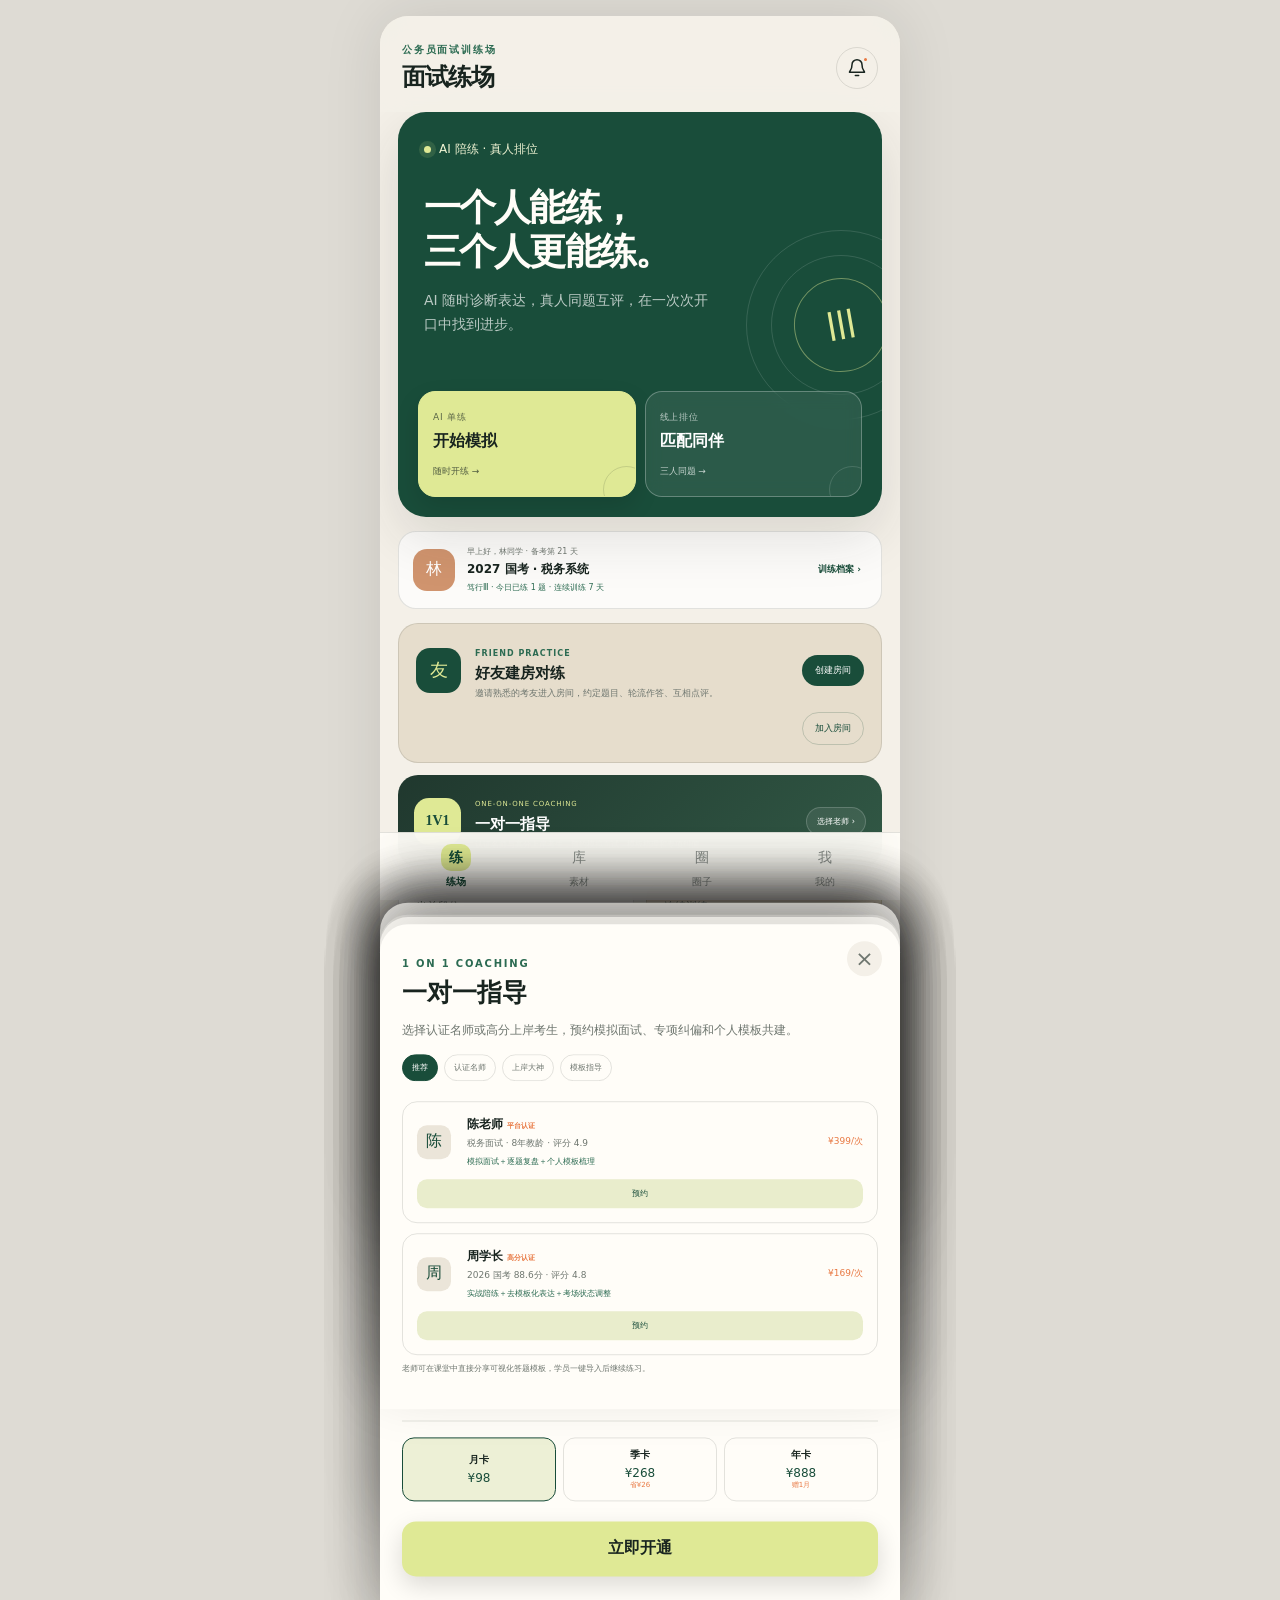
==== commit 3395b8ee: "Replace duplicated demo with free-library version" ====
--- a/demo.html
+++ b/demo.html
@@ -428,433 +428,3 @@
   <script src="app.js?v=4"></script>
 </body>
 </html>
-<!doctype html>
-<html lang="zh-CN">
-<head>
-  <meta charset="UTF-8" />
-  <meta name="viewport" content="width=device-width, initial-scale=1.0, viewport-fit=cover" />
-  <meta name="theme-color" content="#f4f0e8" />
-  <title>面试练场 · 公务员面试训练</title>
-  <link rel="stylesheet" href="styles.css?v=3" />
-</head>
-<body>
-  <div class="app-shell">
-    <header class="topbar">
-      <div>
-        <p class="eyebrow">公务员面试训练场</p>
-        <h1 id="page-title">面试练场</h1>
-      </div>
-      <button class="icon-button" id="notification-button" aria-label="消息通知">
-        <span class="notification-dot"></span>
-        <svg viewBox="0 0 24 24" aria-hidden="true"><path d="M18 8a6 6 0 1 0-12 0c0 7-3 7-3 9h18c0-2-3-2-3-9M10 21h4"/></svg>
-      </button>
-    </header>
-
-    <main>
-      <section class="page active" id="page-home" data-title="面试练场">
-        <article class="hero-card">
-          <div class="hero-copy">
-            <span class="status-pill"><i></i> AI 陪练 · 真人排位</span>
-            <h2>一个人能练，<br />三个人更能练。</h2>
-            <p>AI 随时诊断表达，真人同题互评，在一次次开口中找到进步。</p>
-          </div>
-          <div class="hero-actions">
-            <button class="hero-mode-button light" id="start-ai-button">
-              <small>AI 单练</small><strong>开始模拟</strong><em>随时开练 →</em>
-            </button>
-            <button class="hero-mode-button outline" id="start-match-button">
-              <small>线上排位</small><strong>匹配同伴</strong><em>三人同题 →</em>
-            </button>
-          </div>
-          <div class="hero-art" aria-hidden="true">
-            <span class="ring ring-one"></span>
-            <span class="ring ring-two"></span>
-            <span class="rank-mark">Ⅲ</span>
-          </div>
-        </article>
-
-        <article class="home-profile-card">
-          <div class="profile-avatar compact">林</div>
-          <div class="home-profile-main">
-            <span>早上好，林同学 · 备考第 21 天</span>
-            <h3>2027 国考 · 税务系统</h3>
-            <p>笃行Ⅲ · 今日已练 1 题 · 连续训练 7 天</p>
-          </div>
-          <button data-nav="profile">训练档案 ›</button>
-        </article>
-
-        <article class="friend-practice-card">
-          <div class="friend-practice-icon">友</div>
-          <div class="friend-practice-copy">
-            <span>FRIEND PRACTICE</span>
-            <h3>好友建房对练</h3>
-            <p>邀请熟悉的考友进入房间，约定题目、轮流作答、互相点评。</p>
-          </div>
-          <button id="create-room-button">创建房间</button>
-          <button class="join-room-button" data-open-sheet="room-sheet">加入房间</button>
-        </article>
-
-        <article class="coach-entry-card" data-open-sheet="coach-sheet" role="button" tabindex="0">
-          <div class="coach-entry-badge">1V1</div>
-          <div><span>ONE-ON-ONE COACHING</span><h3>一对一指导</h3><p>认证名师与高分上岸考生，预约模拟面试、模板梳理和专项纠偏。</p></div>
-          <button data-open-sheet="coach-sheet">选择老师 ›</button>
-        </article>
-
-        <section class="stats-grid" aria-label="训练数据">
-          <article class="stat-card">
-            <span>当前段位</span>
-            <strong>笃行 · Ⅲ</strong>
-            <small>距晋级还差 42 分</small>
-          </article>
-          <article class="stat-card warm">
-            <span>连续训练</span>
-            <strong>7 <em>天</em></strong>
-            <small>超过 68% 的考生</small>
-          </article>
-        </section>
-
-        <section class="section-block">
-          <div class="section-heading">
-            <div><span class="section-kicker">TODAY</span><h2>今日专项</h2></div>
-            <button class="link-button" data-nav="library">更多题目</button>
-          </div>
-          <article class="question-card">
-            <div class="question-meta">
-              <span class="tag dark">综合分析</span>
-              <span class="tag">基层治理</span>
-              <span class="tag">3 分钟</span>
-            </div>
-            <h3>对于基层工作中“干部多跑腿，群众少跑路”的现象，你怎么看？</h3>
-            <div class="question-footer">
-              <div class="avatar-stack" aria-hidden="true"><i>周</i><i>林</i><i>陈</i></div>
-              <span>1,286 人已作答</span>
-              <button class="round-button" id="quick-practice-button" aria-label="开始AI练习">AI</button>
-            </div>
-          </article>
-        </section>
-
-        <section class="section-block">
-          <div class="section-heading">
-            <div><span class="section-kicker">GROWTH</span><h2>你的提升重点</h2></div>
-            <button class="link-button" data-open-sheet="report-sheet">查看报告</button>
-          </div>
-          <article class="insight-card">
-            <div class="insight-score"><strong>76</strong><span>近 7 次均分</span></div>
-            <div class="insight-copy">
-              <h3>对策有想法，落地还不够具体</h3>
-              <p>建议下一次回答明确“谁来做、怎么做、如何检查”。</p>
-              <div class="progress"><i style="width: 68%"></i></div>
-            </div>
-          </article>
-        </section>
-
-      </section>
-
-      <section class="page" id="page-library" data-title="素材与真题">
-        <div class="library-tabs">
-          <button class="active" data-library-view="questions">历年真题</button>
-          <button data-library-view="materials">典例素材</button>
-        </div>
-        <div class="search-box">
-          <svg viewBox="0 0 24 24" aria-hidden="true"><circle cx="11" cy="11" r="7"></circle><path d="m20 20-4-4"></path></svg>
-          <input id="material-search" type="search" placeholder="搜索题目、年份、地区、题型或考点" />
-        </div>
-
-        <div class="filter-row" id="material-filters">
-          <button class="filter-chip active" data-filter="全部">全部</button>
-          <button class="filter-chip" data-filter="品德">品德</button>
-          <button class="filter-chip" data-filter="基层治理">基层治理</button>
-          <button class="filter-chip" data-filter="科技">科技</button>
-          <button class="filter-chip" data-filter="文化">文化</button>
-        </div>
-
-        <article class="smart-search-card">
-          <div class="smart-search-icon">AI</div>
-          <div><span>会员智能检索</span><strong>点击考点标签，自动推荐同类真题与可用素材</strong></div>
-          <button data-open-sheet="membership-sheet">解锁</button>
-        </article>
-
-        <div class="section-heading compact">
-          <div><span class="section-kicker" id="library-kicker">PAST EXAMS</span><h2 id="library-heading">历年真题</h2></div>
-          <span class="result-count" id="result-count">6 条</span>
-        </div>
-        <div class="question-list" id="question-list"></div>
-        <div class="material-list hidden" id="material-list"></div>
-        <div class="empty-state hidden" id="material-empty">
-          <span>⌕</span><h3>没有找到相关内容</h3><p>换个关键词试试，例如“基层治理”或“组织管理”。</p>
-        </div>
-      </section>
-
-      <section class="page" id="page-community" data-title="学习圈子">
-        <article class="community-hero">
-          <div><span>LEARNING CIRCLE</span><h2>找到一起开口的人</h2><p>分享答题思路、交换素材、约练组局，把备考变成有同伴的长期行动。</p></div>
-          <button data-demo-action="发布功能将在正式版开放">＋ 发布</button>
-        </article>
-
-        <div class="circle-filter-row">
-          <button class="active">推荐</button><button>约练</button><button>答题分享</button><button>素材交流</button><button>同省考友</button>
-        </div>
-
-        <section class="circle-list">
-          <article class="circle-post">
-            <div class="post-head"><span class="post-avatar orange">苏</span><div><strong>苏木</strong><small>明辨 · Ⅰ · 12分钟前</small></div><button data-demo-action="已发送好友申请">＋ 好友</button></div>
-            <p>今天练“群众工作”这道题，发现自己总在讲大道理。我把对策改成了“干部定期入户＋问题台账＋限时反馈”，明显具体多了。</p>
-            <div class="post-audio"><button data-demo-action="语音播放功能演示">▶</button><i><b></b></i><span>02:46</span></div>
-            <div class="post-tags"><span># 基层治理</span><span># 群众工作</span></div>
-            <div class="post-actions"><button>♡ 36</button><button>评论 12</button><button data-open-sheet="room-sheet">约她练一局</button></div>
-          </article>
-          <article class="circle-post">
-            <div class="post-head"><span class="post-avatar green">周</span><div><strong>周同学</strong><small>笃行 · Ⅱ · 28分钟前</small></div><button data-demo-action="已发送好友申请">＋ 好友</button></div>
-            <p>今晚九点建房练三道组织管理题，还差一位同学。希望能完整互评，不打人情分。</p>
-            <div class="room-invite"><div><span>3题完整局</span><strong>21:00 开始</strong></div><div class="avatar-stack"><i>周</i><i>林</i><i>?</i></div><button data-open-sheet="room-sheet">申请加入</button></div>
-            <div class="post-actions"><button>♡ 18</button><button>评论 6</button><button>分享</button></div>
-          </article>
-          <article class="circle-post">
-            <div class="post-head"><span class="post-avatar blue">陈</span><div><strong>陈一言</strong><small>上岸经验认证 · 1小时前</small></div><button data-demo-action="已关注该用户">关注</button></div>
-            <p>分享一个“科技创新”素材的使用提醒：不要只说技术提高效率，还要补充数据安全、数字鸿沟和责任边界，答案会完整很多。</p>
-            <div class="post-tags"><span># 科技创新</span><span># 素材分享</span><span># 综合分析</span></div>
-            <div class="post-actions"><button>♡ 89</button><button>评论 24</button><button>收藏 31</button></div>
-          </article>
-        </section>
-      </section>
-
-      <section class="page" id="page-profile" data-title="我的训练">
-        <article class="profile-card">
-          <div class="profile-avatar">林</div>
-          <div><span>备考第 21 天 · 浙江杭州</span><h2>林同学 <i class="member-tag">练场会员</i></h2><p>目标：2027 国考 · 税务系统</p><div class="profile-tags"><b>综合分析专项</b><b>每晚 21:00 可约练</b></div></div>
-          <button aria-label="编辑资料">›</button>
-        </article>
-
-        <article class="profile-progress-card">
-          <div><span>本周计划</span><strong>已完成 8 / 12 题</strong><small>下一步：组织管理题连续表达</small></div>
-          <div class="profile-week-ring"><b>67%</b><span>周进度</span></div>
-        </article>
-
-        <article class="rank-panel clickable-panel" id="report-entry" role="button" tabindex="0">
-          <span class="section-kicker light">CURRENT RANK</span>
-          <div class="rank-panel-main"><div><h2>笃行 · Ⅲ</h2><p>1,358 分 · 全站前 32%</p></div><strong>Ⅲ</strong></div>
-          <div class="rank-progress"><i></i></div>
-          <small>再获得 42 分即可晋级「笃行 · Ⅱ」</small>
-        </article>
-
-        <section class="profile-stats">
-          <div><strong>23</strong><span>累计训练</span></div><div><strong>61</strong><span>有效点评</span></div><div><strong>7.4h</strong><span>开口时长</span></div>
-        </section>
-
-        <section class="menu-card">
-          <button data-open-sheet="records-sheet"><span class="menu-icon">录</span><div><strong>练习记录</strong><small>23 次练习 · 查看题目、录音与评价</small></div><em>›</em></button>
-          <button data-open-sheet="templates-sheet"><span class="menu-icon">模</span><div><strong>我的模板</strong><small>可视化答题方向 · 逻辑词 · 提示词</small></div><em><b class="member-mini">核心</b>›</em></button>
-          <button data-open-sheet="messages-sheet"><span class="menu-icon">信</span><div><strong>消息与好友</strong><small>3 条未读 · 约练与私信</small></div><em><b class="unread-badge">3</b>›</em></button>
-          <button data-open-sheet="course-sheet"><span class="menu-icon">课</span><div><strong>面试基础课</strong><small>免费学习 · 已完成 35%</small></div><em>›</em></button>
-          <button data-nav="library"><span class="menu-icon">藏</span><div><strong>我的素材收藏</strong><small>12 条素材 · 4 道真题</small></div><em>›</em></button>
-          <button data-open-sheet="membership-sheet"><span class="menu-icon">会</span><div><strong>会员与充值</strong><small>会员权益 · 储值活动 · 账户余额</small></div><em>›</em></button>
-        </section>
-      </section>
-    </main>
-
-    <nav class="bottom-nav" aria-label="主导航">
-      <button class="active" data-nav="home"><span>练</span><em>练场</em></button>
-      <button data-nav="library"><span>库</span><em>素材</em></button>
-      <button data-nav="community"><span>圈</span><em>圈子</em></button>
-      <button data-nav="profile"><span>我</span><em>我的</em></button>
-    </nav>
-  </div>
-
-  <div class="toast" id="toast" role="status"></div>
-
-  <div class="sheet-overlay" id="sheet-overlay"></div>
-
-  <section class="bottom-sheet" id="room-sheet" aria-modal="true" role="dialog" aria-labelledby="room-title">
-    <button class="sheet-close" data-close-sheet aria-label="关闭">×</button>
-    <span class="section-kicker">FRIEND ROOM</span><h2 id="room-title">好友建房对练</h2>
-    <p class="sheet-intro">创建房间后发送房间号，好友进入即可选择同一组题目轮流作答。</p>
-    <div class="room-code-card"><span>本次房间号</span><strong id="room-code">724 891</strong><button id="copy-room-code">复制</button></div>
-    <div class="room-settings"><div><span>题目数量</span><strong>3 道完整局</strong></div><div><span>房间模式</span><strong>轮流作答＋互评</strong></div><div><span>语音权限</span><strong>仅房间成员可听</strong></div></div>
-    <div class="friend-invite-list">
-      <button data-demo-action="已邀请周同学"><i class="friend-avatar green">周</i><span><strong>周同学</strong><small>在线 · 笃行Ⅱ</small></span><em>邀请</em></button>
-      <button data-demo-action="已邀请苏木"><i class="friend-avatar orange">苏</i><span><strong>苏木</strong><small>训练中 · 明辨Ⅰ</small></span><em>邀请</em></button>
-    </div>
-    <div class="join-code-box"><input id="join-code-input" inputmode="numeric" placeholder="输入好友发来的6位房间号" /><button id="join-code-button">加入</button></div>
-  </section>
-
-  <section class="bottom-sheet report-sheet" id="report-sheet" aria-modal="true" role="dialog" aria-labelledby="report-title">
-    <button class="sheet-close" data-close-sheet aria-label="关闭">×</button>
-    <span class="section-kicker">LEARNING REPORT</span><h2 id="report-title">学习状况与训练报告</h2>
-    <article class="review-hero">
-      <div class="review-heading"><div><span>近 7 次训练</span><h2>综合能力趋势</h2></div><strong>82</strong></div>
-      <p>观点提炼和时间控制进步明显，当前最需要加强的是对策的执行细节与表达稳定性。</p>
-      <div class="radar-bars"><div><span>内容</span><i><b style="width:84%"></b></i><em>84</em></div><div><span>表达</span><i><b style="width:78%"></b></i><em>78</em></div><div><span>时间</span><i><b style="width:86%"></b></i><em>86</em></div></div>
-    </article>
-    <div class="report-summary-grid"><article><strong>23</strong><span>累计训练</span></article><article><strong>76→82</strong><span>近月提升</span></article><article><strong>7.4h</strong><span>开口时长</span></article></div>
-    <div class="review-grid compact-review"><article><span class="review-icon good">✓</span><div><h3>观点抓得准</h3><p>能快速识别服务型政府与群众意识等核心角度。</p></div></article><article><span class="review-icon warn">!</span><div><h3>对策略显抽象</h3><p>建议明确执行主体、实施步骤和监督闭环。</p></div></article></div>
-    <article class="member-report-lock"><div><span>会员专属详细分析</span><h3>查看题型短板、口头禅分布与未来7天训练计划</h3></div><button data-open-sheet="membership-sheet">解锁报告</button></article>
-  </section>
-
-  <section class="bottom-sheet" id="records-sheet" aria-modal="true" role="dialog" aria-labelledby="records-title">
-    <button class="sheet-close" data-close-sheet aria-label="关闭">×</button>
-    <span class="section-kicker">PRACTICE HISTORY</span><h2 id="records-title">练习记录</h2>
-    <p class="sheet-intro">按时间回看练过的题目、作答方式和 AI／同伴评价。</p>
-    <div class="record-summary"><div><strong>23</strong><span>累计练习</span></div><div><strong>82</strong><span>近期均分</span></div><div><strong>7.4h</strong><span>开口时长</span></div></div>
-    <div class="practice-history-list">
-      <button data-open-sheet="report-sheet"><span class="history-score good-score">86</span><div><strong>基层工作“干部多跑腿”现象</strong><small>今天 08:42 · AI 单练 · 综合分析</small><p>观点清晰，建议补充监督闭环和数字适老化。</p></div><em>查看评价 ›</em></button>
-      <button data-open-sheet="report-sheet"><span class="history-score">81</span><div><strong>青年干部下基层调研活动</strong><small>昨天 21:16 · 好友对练 · 组织管理</small><p>流程完整，调研对象覆盖还可以更有层次。</p></div><em>听录音 ›</em></button>
-      <button data-open-sheet="report-sheet"><span class="history-score warm-score">76</span><div><strong>政务大厅系统故障应急处置</strong><small>7 月 15 日 · 线上排位 · 应急应变</small><p>现场安抚较好，备用方案和信息发布略慢。</p></div><em>复盘 ›</em></button>
-    </div>
-  </section>
-
-  <section class="bottom-sheet template-sheet" id="templates-sheet" aria-modal="true" role="dialog" aria-labelledby="templates-title">
-    <button class="sheet-close" data-close-sheet aria-label="关闭">×</button>
-    <span class="section-kicker">VISUAL ANSWER MAP</span><h2 id="templates-title">我的模板</h2>
-    <p class="sheet-intro">把答题方向、逻辑词和提示词做成可视化路线。练习时可随时弹出，帮助形成自己的表达结构。</p>
-    <article class="template-quota"><div><span>普通用户</span><strong>已创建 1 / 1 套</strong><small>会员可创建不限套模板</small></div><button data-open-sheet="membership-sheet">升级会员</button></article>
-    <article class="visual-template-card selected-template">
-      <div class="template-card-head"><div><span>综合分析题</span><h3>现象分析四步法</h3></div><em>使用中</em></div>
-      <div class="template-flow"><div><b>01</b><strong>表态定位</strong><small>怎么看 · 核心价值</small></div><i>→</i><div><b>02</b><strong>分析影响</strong><small>积极面 · 风险点</small></div><i>→</i><div><b>03</b><strong>提出对策</strong><small>主体 · 动作 · 闭环</small></div></div>
-      <div class="template-keywords"><span>逻辑词：首先 / 同时 / 更重要的是</span><span>提示词：群众需求、执行主体、监督反馈</span></div>
-      <div class="template-actions"><button id="use-template-button">练习时使用</button><button data-demo-action="模板编辑器将在正式版支持拖拽">编辑模板</button><button data-demo-action="模板分享卡片已生成">分享到圈子</button></div>
-    </article>
-    <article class="teacher-template-card"><span>老师共享</span><div><strong>组织管理题「目标—对象—流程—复盘」</strong><small>陈老师通过一对一课堂分享 · 可直接导入</small></div><button data-demo-action="老师模板已导入">导入</button></article>
-  </section>
-
-  <section class="bottom-sheet" id="messages-sheet" aria-modal="true" role="dialog" aria-labelledby="messages-title">
-    <button class="sheet-close" data-close-sheet aria-label="关闭">×</button>
-    <span class="section-kicker">MESSAGES</span><h2 id="messages-title">消息与好友</h2>
-    <div class="message-tabs"><button class="active">消息</button><button>好友 18</button><button>约练邀请 2</button></div>
-    <div class="message-list">
-      <button data-demo-action="进入与周同学的聊天"><i class="friend-avatar green">周</i><span><strong>周同学</strong><small>今晚九点还练组织管理题吗？</small></span><em><b>2</b>20:16</em></button>
-      <button data-open-sheet="room-sheet"><i class="friend-avatar orange">苏</i><span><strong>苏木</strong><small>邀请你加入三人完整局</small></span><em><b>1</b>18:42</em></button>
-      <button data-demo-action="进入练场系统通知"><i class="friend-avatar system">练</i><span><strong>练场通知</strong><small>你的AI训练报告已生成</small></span><em>昨天</em></button>
-    </div>
-    <button class="primary-button full" data-open-sheet="room-sheet">发起好友约练</button>
-  </section>
-
-  <section class="bottom-sheet" id="ai-sheet" aria-modal="true" role="dialog" aria-labelledby="ai-title">
-    <button class="sheet-close" data-close-sheet aria-label="关闭">×</button>
-    <span class="section-kicker">AI SOLO PRACTICE</span>
-    <h2 id="ai-title">选择 AI 训练模式</h2>
-    <p class="sheet-intro">独立完成思考和录音，AI 将从答题内容、表达形式与时间控制三方面复盘。</p>
-    <div class="mode-options vertical-modes">
-      <button class="mode-card active" data-ai-mode="single">
-        <span>专项单题 · 推荐</span><strong>快速诊断</strong><small>1 道题 · 约 6 分钟 · 针对一个弱项</small>
-      </button>
-      <button class="mode-card" data-ai-mode="mock">
-        <span>完整模拟</span><strong>模拟考场</strong><small>3 道题 · 连续作答 · 生成综合报告</small>
-      </button>
-    </div>
-    <div class="match-note"><span>今日免费次数</span><strong>1 / 1 次</strong></div>
-    <button class="primary-button full" id="confirm-ai-button">开始 AI 训练</button>
-  </section>
-
-  <section class="bottom-sheet" id="match-sheet" aria-modal="true" role="dialog" aria-labelledby="match-title">
-    <button class="sheet-close" data-close-sheet aria-label="关闭">×</button>
-    <span class="section-kicker">RANKED PRACTICE</span>
-    <h2 id="match-title">选择本局模式</h2>
-    <p class="sheet-intro">系统会匹配两位同段位考生，同题作答后匿名互评。</p>
-    <div class="mode-options">
-      <button class="mode-card active" data-mode="single"><span>快速局</span><strong>1 道题</strong><small>约 8 分钟 · 推荐</small></button>
-      <button class="mode-card" data-mode="triple"><span>完整局</span><strong>3 道题</strong><small>约 25 分钟</small></button>
-    </div>
-    <div class="match-note"><span>匹配范围</span><strong>笃行段位 · ±1 小段</strong></div>
-    <button class="primary-button full" id="confirm-match-button">确认匹配</button>
-  </section>
-
-  <section class="bottom-sheet center-sheet" id="matching-sheet" aria-modal="true" role="dialog">
-    <button class="sheet-close" data-close-sheet aria-label="取消匹配">×</button>
-    <div class="matching-animation"><i></i><i></i><strong>Ⅲ</strong></div>
-    <h2>正在寻找同水平考生</h2>
-    <p id="matching-status">已找到 1 / 3 人</p>
-    <div class="matching-users"><span class="found">林</span><span id="matched-user-two">?</span><span id="matched-user-three">?</span></div>
-    <small>预计等待 6 秒</small>
-  </section>
-
-  <section class="bottom-sheet practice-sheet" id="practice-sheet" aria-modal="true" role="dialog">
-    <button class="sheet-close" data-close-sheet aria-label="退出答题">×</button>
-    <div class="practice-top"><span class="tag dark">综合分析</span><span id="practice-step">第 1 / 1 题</span></div>
-    <h2>对于基层工作中“干部多跑腿，群众少跑路”的现象，你怎么看？</h2>
-    <button class="template-assist-button" id="template-assist-button"><span>模</span><div><strong>调用「现象分析四步法」</strong><small>展开答题方向、逻辑词和提示词</small></div><em>展开</em></button>
-    <article class="template-assist-panel hidden" id="template-assist-panel">
-      <div><b>方向</b><span>表态定位 → 分析影响 → 问题边界 → 对策闭环</span></div>
-      <div><b>逻辑词</b><span>首先 · 同时 · 更重要的是 · 最终</span></div>
-      <div><b>提示词</b><span>群众需求 / 数据共享 / 适老服务 / 监督反馈</span></div>
-    </article>
-    <div class="thinking-box" id="thinking-box">
-      <span>思考时间</span><strong id="thinking-timer">00:00</strong>
-      <p>列好观点后，开始录音作答</p>
-    </div>
-    <div class="record-box hidden" id="record-box">
-      <div class="waveform" aria-hidden="true"><i></i><i></i><i></i><i></i><i></i><i></i><i></i><i></i><i></i><i></i><i></i><i></i></div>
-      <strong id="recording-timer">00:00</strong>
-      <span id="recording-label">正在录音</span>
-      <audio id="recording-playback" class="hidden" controls></audio>
-    </div>
-    <button class="record-button" id="record-button"><i></i><span>开始作答</span></button>
-    <p class="privacy-note">录音仅用于本局互评与 AI 分析，你可以随时删除。</p>
-  </section>
-
-  <section class="bottom-sheet center-sheet" id="analysis-sheet" aria-modal="true" role="dialog">
-    <div class="analysis-loader" id="analysis-loader"><i></i><span>AI 正在分析内容与表达…</span></div>
-    <div class="analysis-result hidden" id="analysis-result">
-      <span class="section-kicker">PRACTICE COMPLETE</span>
-      <div class="result-score">82<small>综合基础分</small></div>
-      <h2>观点清晰，再具体一点会更好</h2>
-      <p>已完成本次答题。正式版本中将结合语音转写、表达特征与思考时间生成完整报告。</p>
-      <div class="mini-scores"><span>内容 <strong>84</strong></span><span>表达 <strong>78</strong></span><span>时间 <strong>86</strong></span></div>
-      <button class="primary-button full" id="view-report-button">查看完整复盘</button>
-    </div>
-  </section>
-
-  <section class="bottom-sheet" id="material-sheet" aria-modal="true" role="dialog">
-    <button class="sheet-close" data-close-sheet aria-label="关闭">×</button>
-    <div id="material-detail"></div>
-  </section>
-
-  <section class="bottom-sheet" id="rules-sheet" aria-modal="true" role="dialog">
-    <button class="sheet-close" data-close-sheet aria-label="关闭">×</button>
-    <span class="section-kicker">FAIR PLAY</span><h2>排位规则</h2>
-    <div class="rules-list"><p><strong>01</strong> 同段位三人同题作答，回答顺序随机。</p><p><strong>02</strong> 完成结构化点评后，才能查看自己的评价。</p><p><strong>03</strong> AI 基础分与可信互评分共同决定段位分。</p></div>
-  </section>
-
-  <section class="bottom-sheet" id="membership-sheet" aria-modal="true" role="dialog">
-    <button class="sheet-close" data-close-sheet aria-label="关闭">×</button>
-    <span class="section-kicker">MEMBERSHIP & WALLET</span><h2>会员与充值</h2>
-    <div class="commerce-tabs"><button class="active" data-commerce-tab="member">开通会员</button><button data-commerce-tab="topup">充值活动</button></div>
-    <div class="commerce-panel" data-commerce-panel="member">
-      <div class="account-overview"><div><span>当前身份</span><strong>普通用户</strong></div><div><span>账户余额</span><strong>¥36.00</strong></div></div>
-      <div class="price-line"><strong>¥98</strong><span>/ 月</span></div>
-      <div class="benefit-list"><p>✓ AI 训练与排位不限次数</p><p>✓ 智能标签推荐与详细学习报告</p><p>✓ 可视化答题模板不限套数</p><p>✓ 专属标识与会员活动权益</p></div>
-      <div class="member-plan-row"><button class="active"><strong>月卡</strong><span>¥98</span></button><button><strong>季卡</strong><span>¥268</span><em>省¥26</em></button><button><strong>年卡</strong><span>¥888</span><em>赠1月</em></button></div>
-      <button class="primary-button full" data-demo-action="会员支付将在正式版接入">立即开通</button>
-    </div>
-    <div class="commerce-panel hidden" data-commerce-panel="topup">
-      <p class="sheet-intro">储值余额可用于会员、一对一指导与虚拟礼物。</p>
-      <div class="topup-grid">
-        <button data-demo-action="支付将在正式版接入"><span>热身档</span><strong>¥298</strong><small>赠 7 天会员</small></button>
-        <button data-demo-action="支付将在正式版接入"><span>冲刺档</span><strong>¥598</strong><small>赠 1 个月会员</small></button>
-        <button class="featured" data-demo-action="支付将在正式版接入"><em>最受欢迎</em><span>上岸档</span><strong>¥1,000</strong><small>赠 2 个月会员＋专属徽章</small></button>
-        <button data-demo-action="支付将在正式版接入"><span>长期档</span><strong>¥2,000</strong><small>赠 5 个月会员＋指导券</small></button>
-      </div>
-      <p class="topup-note">正式上线前需明确余额用途、退款规则、发票与未成年人保护。</p>
-    </div>
-  </section>
-
-  <section class="bottom-sheet" id="course-sheet" aria-modal="true" role="dialog">
-    <button class="sheet-close" data-close-sheet aria-label="关闭">×</button>
-    <span class="section-kicker">FREE COURSE</span><h2>面试基础课</h2>
-    <div class="course-list"><button><span>01</span><div><strong>面试到底在考什么</strong><small>8 分钟 · 已完成</small></div></button><button><span>02</span><div><strong>综合分析题的表达结构</strong><small>12 分钟 · 学习中</small></div></button><button><span>03</span><div><strong>如何摆脱模板感</strong><small>10 分钟</small></div></button></div>
-  </section>
-
-  <section class="bottom-sheet" id="coach-sheet" aria-modal="true" role="dialog">
-    <button class="sheet-close" data-close-sheet aria-label="关闭">×</button>
-    <span class="section-kicker">1 ON 1 COACHING</span><h2>一对一指导</h2>
-    <p class="sheet-intro">选择认证名师或高分上岸考生，预约模拟面试、专项纠偏和个人模板共建。</p>
-    <div class="coach-filter-row"><button class="active">推荐</button><button>认证名师</button><button>上岸大神</button><button>模板指导</button></div>
-    <div class="coach-list detailed-coach-list">
-      <article><span>陈</span><div><strong>陈老师 <b>平台认证</b></strong><small>税务面试 · 8年教龄 · 评分 4.9</small><p>模拟面试＋逐题复盘＋个人模板梳理</p></div><em>¥399/次</em><button data-demo-action="已进入陈老师预约页">预约</button></article>
-      <article><span>周</span><div><strong>周学长 <b>高分认证</b></strong><small>2026 国考 88.6分 · 评分 4.8</small><p>实战陪练＋去模板化表达＋考场状态调整</p></div><em>¥169/次</em><button data-demo-action="已进入周学长预约页">预约</button></article>
-    </div>
-    <p class="coach-note">老师可在课堂中直接分享可视化答题模板，学员一键导入后继续练习。</p>
-  </section>
-
-  <script src="app.js?v=3"></script>
-</body>
-</html>
--- a/styles.css
+++ b/styles.css
@@ -229,3 +229,256 @@
 .detailed-coach-list article { grid-template-columns:38px 1fr auto; }.detailed-coach-list article>div b { color:var(--orange);font-size:7px; }.detailed-coach-list article p { grid-column:2/4;margin:6px 0 0;color:var(--green-2);font-size:8px; }.detailed-coach-list article>button { grid-column:1/4;border:0;border-radius:10px;background:#e9edcc;color:var(--green);padding:9px;font-size:8px; }.coach-note { color:var(--muted);font-size:8px;line-height:1.6; }
 
 @media (max-width:370px){.home-profile-card{grid-template-columns:40px 1fr}.home-profile-card>button{grid-column:1/-1}.coach-entry-card{grid-template-columns:45px 1fr}.coach-entry-card>button{grid-column:1/-1}.practice-history-list>button{grid-template-columns:40px 1fr}.practice-history-list>button>em{grid-column:2}.template-flow{grid-template-columns:1fr}.template-flow>i{display:none}.template-actions{grid-template-columns:1fr}.profile-tags{display:none}}
+
+.library-related-sheet { max-height:94vh; }
+.library-related-intro { margin:6px 0 13px;color:var(--muted);font-size:9px;line-height:1.55; }
+.library-related-summary { display:grid;grid-template-columns:1fr 1fr;gap:8px;margin-bottom:11px; }
+.library-related-summary div { padding:12px;border-radius:13px;background:var(--paper);text-align:center; }
+.library-related-summary strong,.library-related-summary span { display:block; }
+.library-related-summary strong { color:var(--green);font:20px Georgia,serif; }
+.library-related-summary span { margin-top:3px;color:var(--muted);font-size:7px; }
+.library-answer-angle { margin:11px 0 15px;padding:13px;border-radius:14px;background:var(--green);color:white; }
+.library-answer-angle span,.library-answer-angle strong { display:block; }
+.library-answer-angle span { color:var(--lime);font-size:7px; }
+.library-answer-angle strong { margin-top:6px;font-size:10px;line-height:1.65; }
+.library-related-section { margin-top:14px; }
+.library-related-section h3 { margin:0 0 8px;font-size:11px; }
+.library-related-section>button { width:100%;display:block;margin-bottom:7px;padding:11px;border:1px solid var(--line);border-radius:12px;background:transparent;text-align:left; }
+.library-related-section span,.library-related-section strong,.library-related-section small { display:block; }
+.library-related-section span { color:var(--orange);font-size:7px; }
+.library-related-section strong { margin:4px 0;font-size:9px;line-height:1.45; }
+.library-related-section small { color:var(--muted);font-size:7px;line-height:1.45; }
+.library-related-actions { display:grid;grid-template-columns:1fr 1fr;gap:7px;margin-top:14px; }
+.library-related-actions button { padding:10px 6px;border:1px solid var(--green);border-radius:11px;background:transparent;color:var(--green);font-size:8px;font-weight:800; }
+.library-related-actions button:last-child { background:var(--green);color:white; }
+:root {
+  --paper: #f4f0e8;
+  --paper-2: #ebe5d9;
+  --ink: #18241f;
+  --muted: #6e766f;
+  --green: #194d3a;
+  --green-2: #2c6b52;
+  --lime: #dfe995;
+  --orange: #e87842;
+  --white: #fffdf8;
+  --line: rgba(24, 36, 31, .12);
+  --shadow: 0 20px 55px rgba(35, 42, 37, .13);
+  font-family: "PingFang SC", "Microsoft YaHei", system-ui, -apple-system, sans-serif;
+  color: var(--ink);
+  background: #dedbd4;
+}
+
+* { box-sizing: border-box; }
+body { margin: 0; background: #dedbd4; color: var(--ink); }
+button, input { font: inherit; }
+button { color: inherit; }
+.hidden { display: none !important; }
+.app-shell { width: min(100%, 520px); min-height: 100vh; margin: 0 auto; background: var(--paper); position: relative; overflow: hidden; box-shadow: 0 0 60px rgba(0,0,0,.1); }
+.topbar { height: 96px; padding: 22px 22px 14px; display: flex; justify-content: space-between; align-items: center; position: sticky; top: 0; z-index: 20; background: rgba(244,240,232,.93); backdrop-filter: blur(14px); }
+.eyebrow, .section-kicker { margin: 0 0 4px; font-size: 10px; letter-spacing: .18em; color: var(--green-2); font-weight: 800; }
+.topbar h1 { font-size: 24px; margin: 0; letter-spacing: -.04em; }
+.icon-button { width: 42px; height: 42px; border: 1px solid var(--line); border-radius: 50%; background: transparent; display: grid; place-items: center; position: relative; }
+.icon-button svg { width: 20px; fill: none; stroke: currentColor; stroke-width: 1.8; stroke-linecap: round; stroke-linejoin: round; }
+.notification-dot { position: absolute; width: 7px; height: 7px; border-radius: 50%; background: var(--orange); top: 8px; right: 8px; border: 2px solid var(--paper); }
+main { padding: 0 18px 104px; }
+.page { display: none; animation: fadeUp .35s ease both; }
+.page.active { display: block; }
+@keyframes fadeUp { from { opacity: 0; transform: translateY(5px); } }
+
+.hero-card { min-height: 405px; padding: 26px; border-radius: 28px; color: var(--white); background: var(--green); position: relative; overflow: hidden; box-shadow: var(--shadow); }
+.hero-copy, .hero-actions { position: relative; z-index: 2; }
+.status-pill { display: inline-flex; align-items: center; gap: 8px; font-size: 12px; color: #eff3d3; }
+.status-pill i { width: 7px; height: 7px; border-radius: 50%; background: var(--lime); box-shadow: 0 0 0 5px rgba(223,233,149,.12); animation: pulse 1.8s infinite; }
+@keyframes pulse { 50% { box-shadow: 0 0 0 9px rgba(223,233,149,0); } }
+.hero-card h2 { font-family: "STSong", "SimSun", serif; margin: 28px 0 12px; font-size: 37px; line-height: 1.2; font-weight: 700; letter-spacing: -.05em; }
+.hero-card p { max-width: 295px; color: rgba(255,255,255,.7); font-size: 14px; line-height: 1.7; }
+.hero-actions { position: absolute; z-index: 3; left: 20px; right: 20px; bottom: 20px; display: grid; grid-template-columns: 1fr 1fr; gap: 9px; }
+.hero-mode-button { min-height: 106px; padding: 14px; border-radius: 17px; text-align: left; cursor: pointer; position: relative; overflow: hidden; }
+.hero-mode-button small, .hero-mode-button strong, .hero-mode-button em { display: block; }
+.hero-mode-button small { font-size: 9px; letter-spacing: .08em; opacity: .66; }
+.hero-mode-button strong { margin: 7px 0 13px; font-size: 16px; }
+.hero-mode-button em { font-size: 9px; font-style: normal; opacity: .72; }
+.hero-mode-button.light { border: 1px solid var(--lime); background: var(--lime); color: var(--ink); box-shadow: 0 10px 24px rgba(0,0,0,.12); }
+.hero-mode-button.outline { border: 1px solid rgba(255,255,255,.28); background: rgba(255,255,255,.08); color: white; backdrop-filter: blur(8px); }
+.hero-mode-button:after { content: ""; position: absolute; width: 45px; height: 45px; right: -15px; bottom: -17px; border: 1px solid currentColor; border-radius: 50%; opacity: .14; }
+.primary-button { border: 0; background: var(--lime); color: var(--ink); border-radius: 14px; padding: 14px 18px; font-weight: 800; cursor: pointer; box-shadow: 0 9px 24px rgba(0,0,0,.14); }
+.primary-button span { padding-left: 14px; }
+.primary-button.full { width: 100%; margin-top: 20px; padding: 17px; }
+.text-button, .link-button { border: 0; background: transparent; cursor: pointer; }
+.text-button { color: rgba(255,255,255,.65); font-size: 12px; }
+.hero-art { position: absolute; width: 190px; height: 190px; right: -54px; top: 118px; }
+.ring { position: absolute; border: 1px solid rgba(255,255,255,.13); border-radius: 50%; inset: 0; }
+.ring-two { inset: 25px; }
+.rank-mark { position: absolute; inset: 48px; border-radius: 50%; display: grid; place-items: center; color: var(--lime); border: 1px solid rgba(223,233,149,.45); font-size: 40px; font-family: Georgia, serif; transform: rotate(-10deg); }
+
+.stats-grid { display: grid; grid-template-columns: 1fr 1fr; gap: 12px; margin-top: 14px; }
+.stat-card { background: var(--white); border: 1px solid var(--line); border-radius: 19px; padding: 17px; min-height: 115px; }
+.stat-card.warm { background: #eadfc9; }
+.stat-card span, .stat-card small { display: block; color: var(--muted); font-size: 11px; }
+.stat-card strong { display: block; margin: 10px 0 6px; font-size: 21px; }
+.stat-card em { font-size: 12px; font-style: normal; }
+
+.section-block { margin-top: 32px; }
+.section-heading { display: flex; align-items: flex-end; justify-content: space-between; margin-bottom: 14px; }
+.section-heading.compact { margin-top: 27px; }
+.section-heading h2 { margin: 0; font-size: 20px; letter-spacing: -.04em; }
+.link-button { color: var(--green-2); font-size: 12px; padding: 8px 0; }
+.question-card { border-radius: 22px; padding: 21px; background: var(--white); border: 1px solid var(--line); }
+.question-meta { display: flex; flex-wrap: wrap; gap: 7px; }
+.tag { border-radius: 99px; padding: 5px 9px; background: var(--paper-2); color: #59635d; font-size: 10px; }
+.tag.dark { background: var(--green); color: white; }
+.question-card h3 { font-family: "STSong", "SimSun", serif; font-size: 20px; line-height: 1.55; margin: 17px 0 22px; }
+.question-footer { display: flex; align-items: center; color: var(--muted); font-size: 11px; }
+.avatar-stack { display: flex; margin-right: 9px; }
+.avatar-stack i { width: 25px; height: 25px; display: grid; place-items: center; border-radius: 50%; color: white; font-style: normal; font-size: 9px; background: var(--green-2); border: 2px solid var(--white); margin-left: -6px; }
+.avatar-stack i:first-child { margin-left: 0; background: #c4774e; }
+.avatar-stack i:last-child { background: #8b9272; }
+.round-button { margin-left: auto; width: 38px; height: 38px; border-radius: 50%; border: 0; background: var(--lime); cursor: pointer; font-weight: 800; }
+.insight-card { display: grid; grid-template-columns: 85px 1fr; gap: 18px; padding: 20px; border-radius: 22px; background: #1e3028; color: white; }
+.insight-score { display: grid; place-items: center; align-content: center; min-height: 92px; border-right: 1px solid rgba(255,255,255,.13); }
+.insight-score strong { font-family: Georgia, serif; font-size: 39px; color: var(--lime); }
+.insight-score span { color: rgba(255,255,255,.5); font-size: 9px; }
+.insight-copy h3 { margin: 4px 0 8px; font-size: 15px; }
+.insight-copy p { margin: 0; color: rgba(255,255,255,.58); font-size: 11px; line-height: 1.6; }
+.progress { height: 4px; margin-top: 15px; background: rgba(255,255,255,.1); border-radius: 99px; }
+.progress i { display: block; height: 100%; background: var(--lime); border-radius: inherit; }
+.feed-card { display: grid; grid-template-columns: 40px 1fr; gap: 13px; padding: 18px; border: 1px solid var(--line); border-radius: 20px; background: rgba(255,255,255,.55); }
+.feed-avatar { width: 40px; height: 40px; display: grid; place-items: center; border-radius: 50%; background: #d6a07e; color: white; }
+.feed-line { display: flex; gap: 7px; font-size: 12px; }
+.feed-line span { color: var(--muted); }
+.feed-card p { font-size: 12px; line-height: 1.6; margin: 8px 0; }
+.feed-actions button { border: 0; border-radius: 99px; background: var(--paper-2); padding: 5px 9px; font-size: 10px; margin-right: 5px; }
+
+.bottom-nav { position: fixed; z-index: 30; bottom: 0; left: 50%; transform: translateX(-50%); width: min(100%, 520px); display: grid; grid-template-columns: repeat(4,1fr); padding: 10px 14px calc(10px + env(safe-area-inset-bottom)); background: rgba(255,253,248,.94); border-top: 1px solid var(--line); backdrop-filter: blur(18px); }
+.bottom-nav button { border: 0; background: transparent; display: flex; flex-direction: column; align-items: center; gap: 4px; color: #8c918c; cursor: pointer; }
+.bottom-nav span { width: 30px; height: 27px; display: grid; place-items: center; border-radius: 10px; font-family: "STSong", serif; font-size: 14px; }
+.bottom-nav em { font-style: normal; font-size: 10px; }
+.bottom-nav button.active { color: var(--green); font-weight: 800; }
+.bottom-nav button.active span { background: var(--lime); }
+
+.search-box { height: 51px; display: flex; align-items: center; gap: 10px; padding: 0 15px; border: 1px solid var(--line); border-radius: 16px; background: var(--white); }
+.search-box svg { width: 19px; fill: none; stroke: var(--muted); stroke-width: 1.8; }
+.search-box input { width: 100%; border: 0; outline: 0; background: transparent; font-size: 13px; color: var(--ink); }
+.filter-row { display: flex; gap: 8px; overflow-x: auto; margin: 15px -18px 18px; padding: 0 18px; scrollbar-width: none; }
+.filter-chip { white-space: nowrap; border: 1px solid var(--line); border-radius: 99px; background: transparent; padding: 8px 13px; font-size: 11px; cursor: pointer; }
+.filter-chip.active { background: var(--green); color: white; border-color: var(--green); }
+.daily-limit-card { display: grid; grid-template-columns: auto 1fr auto; align-items: center; gap: 12px; background: #e7ddca; border-radius: 18px; padding: 15px; }
+.daily-limit-card span { display: block; color: var(--muted); font-size: 9px; }
+.daily-limit-card strong { font-size: 15px; }
+.limit-dots { display: flex; gap: 5px; }
+.limit-dots i { width: 18%; max-width: 30px; min-width: 16px; height: 4px; border-radius: 9px; background: rgba(24,36,31,.13); }
+.limit-dots i.used { background: var(--green); }
+.daily-limit-card button { border: 0; border-radius: 99px; background: var(--green); color: white; padding: 8px 11px; font-size: 10px; }
+.result-count { font-size: 11px; color: var(--muted); }
+.material-list { display: grid; gap: 11px; }
+.material-card { padding: 18px; background: var(--white); border: 1px solid var(--line); border-radius: 19px; cursor: pointer; }
+.material-card .material-top { display: flex; justify-content: space-between; align-items: center; }
+.material-type { color: var(--orange); font-size: 10px; font-weight: 800; letter-spacing: .08em; }
+.material-card h3 { margin: 11px 0 8px; font-family: "STSong", serif; font-size: 18px; line-height: 1.45; }
+.material-card p { margin: 0 0 14px; color: var(--muted); font-size: 11px; line-height: 1.6; }
+.tag-row { display: flex; flex-wrap: wrap; gap: 6px; }
+.tag-row span { padding: 5px 8px; border-radius: 99px; background: var(--paper); font-size: 9px; color: #637068; }
+.material-arrow { color: var(--green-2); }
+.empty-state { padding: 60px 20px; text-align: center; color: var(--muted); }
+.empty-state > span { font-size: 30px; }
+.empty-state h3 { color: var(--ink); margin-bottom: 6px; }
+.empty-state p { font-size: 12px; }
+
+.review-hero { background: var(--green); color: white; border-radius: 25px; padding: 23px; }
+.review-heading { display: flex; justify-content: space-between; align-items: flex-start; }
+.review-heading span { color: rgba(255,255,255,.55); font-size: 10px; }
+.review-heading h2 { margin: 6px 0 0; font-size: 21px; }
+.review-heading > strong { font: 48px Georgia, serif; color: var(--lime); }
+.review-hero > p { color: rgba(255,255,255,.68); line-height: 1.7; font-size: 12px; }
+.radar-bars { display: grid; gap: 10px; margin-top: 22px; }
+.radar-bars div { display: grid; grid-template-columns: 32px 1fr 23px; align-items: center; gap: 9px; font-size: 10px; }
+.radar-bars i { height: 5px; background: rgba(255,255,255,.12); border-radius: 9px; overflow: hidden; }
+.radar-bars b { display: block; height: 100%; background: var(--lime); border-radius: inherit; }
+.radar-bars em { font-style: normal; color: var(--lime); }
+.review-grid { display: grid; gap: 10px; }
+.review-grid article { display: grid; grid-template-columns: 38px 1fr; gap: 13px; padding: 16px; border-radius: 18px; border: 1px solid var(--line); background: var(--white); }
+.review-icon { width: 35px; height: 35px; display: grid; place-items: center; border-radius: 12px; font-weight: 800; }
+.review-icon.good { background: #dcebd8; color: #377047; }.review-icon.warn { background: #f5ddca; color: #b85e31; }.review-icon.neutral { background: #e4e1d8; color: #646a65; }
+.review-grid h3 { margin: 1px 0 5px; font-size: 14px; }.review-grid p { margin: 0; color: var(--muted); font-size: 10px; line-height: 1.55; }
+.next-card { padding: 22px; border-radius: 20px; background: var(--lime); position: relative; }
+.next-card span { font-size: 9px; color: var(--green-2); }.next-card h3 { margin: 7px 0; font-size: 19px; }.next-card p { margin: 0; font-size: 11px; color: #586152; }.next-card button { position: absolute; right: 18px; bottom: 18px; border: 0; border-radius: 99px; background: var(--green); color: white; padding: 10px 13px; font-size: 10px; }
+.trend-card { padding: 20px; border: 1px solid var(--line); border-radius: 20px; background: var(--white); }
+.chart { height: 130px; display: flex; align-items: flex-end; justify-content: space-between; gap: 7px; border-bottom: 1px solid var(--line); }
+.chart span { flex: 1; min-height: 15%; max-width: 28px; border-radius: 7px 7px 0 0; background: #d8dcd7; position: relative; }
+.chart span.current { background: var(--green); }.chart i { position: absolute; width: 100%; top: -17px; font-style: normal; text-align: center; font-size: 8px; color: var(--muted); }
+.chart-labels { display: flex; justify-content: space-between; margin-top: 9px; color: var(--muted); font-size: 9px; }
+
+.profile-card { display: grid; grid-template-columns: 60px 1fr 20px; gap: 13px; align-items: center; padding: 7px 2px 22px; }
+.profile-avatar { width: 58px; height: 58px; display: grid; place-items: center; border-radius: 20px; background: #d0946e; color: white; font-size: 21px; }
+.profile-card span, .profile-card p { color: var(--muted); font-size: 10px; }.profile-card h2 { margin: 4px 0; font-size: 21px; }.profile-card p { margin: 0; }.profile-card button { border: 0; background: transparent; font-size: 25px; color: var(--muted); }
+.rank-panel { padding: 23px; border-radius: 24px; color: white; background: var(--green); }.section-kicker.light { color: var(--lime); }.rank-panel-main { display: flex; justify-content: space-between; align-items: center; }.rank-panel-main h2 { margin: 11px 0 4px; font-size: 24px; }.rank-panel-main p { margin: 0; color: rgba(255,255,255,.55); font-size: 10px; }.rank-panel-main > strong { font: 50px Georgia, serif; color: var(--lime); }.rank-progress { height: 5px; border-radius: 9px; background: rgba(255,255,255,.12); margin: 17px 0 9px; }.rank-progress i { display: block; width: 72%; height: 100%; border-radius: inherit; background: var(--lime); }.rank-panel small { color: rgba(255,255,255,.55); font-size: 9px; }
+.profile-stats { display: grid; grid-template-columns: repeat(3, 1fr); margin: 14px 0 25px; padding: 16px 0; background: var(--white); border: 1px solid var(--line); border-radius: 19px; }.profile-stats div { text-align: center; border-left: 1px solid var(--line); }.profile-stats div:first-child { border: 0; }.profile-stats strong, .profile-stats span { display: block; }.profile-stats strong { font-size: 18px; }.profile-stats span { margin-top: 4px; color: var(--muted); font-size: 9px; }
+.menu-card { overflow: hidden; border-radius: 20px; border: 1px solid var(--line); background: var(--white); }.menu-card button { width: 100%; display: grid; grid-template-columns: 39px 1fr 15px; align-items: center; gap: 12px; padding: 15px; border: 0; border-bottom: 1px solid var(--line); background: transparent; text-align: left; cursor: pointer; }.menu-card button:last-child { border-bottom: 0; }.menu-icon { width: 36px; height: 36px; display: grid; place-items: center; border-radius: 12px; background: var(--paper-2); color: var(--green); font-family: "STSong", serif; }.menu-card strong, .menu-card small { display: block; }.menu-card strong { font-size: 13px; }.menu-card small { margin-top: 3px; color: var(--muted); font-size: 9px; }.menu-card em { font-size: 19px; color: var(--muted); font-style: normal; }
+
+.sheet-overlay { position: fixed; inset: 0; z-index: 50; background: rgba(10,20,16,.46); opacity: 0; visibility: hidden; transition: .25s; backdrop-filter: blur(3px); }
+.sheet-overlay.open { opacity: 1; visibility: visible; }
+.bottom-sheet { position: fixed; z-index: 60; left: 50%; bottom: 0; width: min(100%, 520px); max-height: 92vh; overflow-y: auto; padding: 28px 22px calc(25px + env(safe-area-inset-bottom)); border-radius: 28px 28px 0 0; background: var(--white); transform: translate(-50%, 105%); transition: transform .32s cubic-bezier(.22,.7,.28,1); box-shadow: 0 -20px 60px rgba(0,0,0,.15); }
+.bottom-sheet.open { transform: translate(-50%, 0); }
+.bottom-sheet h2 { margin: 5px 0 9px; font-size: 25px; }.sheet-intro { color: var(--muted); font-size: 12px; line-height: 1.6; }.sheet-close { position: absolute; right: 18px; top: 17px; width: 35px; height: 35px; border: 0; border-radius: 50%; background: var(--paper); color: var(--muted); font-size: 22px; cursor: pointer; }
+.mode-options { display: grid; grid-template-columns: 1fr 1fr; gap: 10px; margin-top: 23px; }.mode-card { padding: 18px; border: 1px solid var(--line); border-radius: 17px; background: transparent; text-align: left; cursor: pointer; }.mode-card.active { background: #eef2cf; border-color: var(--green); }.mode-card span,.mode-card strong,.mode-card small { display: block; }.mode-card span { font-size: 9px; color: var(--muted); }.mode-card strong { margin: 7px 0 12px; font-size: 18px; }.mode-card small { font-size: 9px; color: var(--green-2); }.match-note { display: flex; justify-content: space-between; padding: 16px 0 3px; font-size: 11px; }.match-note span { color: var(--muted); }
+.mode-options.vertical-modes { grid-template-columns: 1fr; }
+.center-sheet { text-align: center; padding-top: 44px; }.matching-animation { width: 110px; height: 110px; display: grid; place-items: center; margin: 5px auto 24px; border: 1px solid var(--green); border-radius: 50%; position: relative; }.matching-animation:before,.matching-animation:after { content:""; position:absolute; border:1px solid rgba(25,77,58,.18); border-radius:50%; inset:-10px; animation:scan 1.8s infinite; }.matching-animation:after { inset:-21px; animation-delay:.4s; }@keyframes scan { 50%,100% { opacity:0; transform:scale(1.06); } }.matching-animation strong { font: 38px Georgia,serif; color:var(--green); }.matching-animation i { position:absolute; width:7px; height:7px; border-radius:50%; background:var(--orange); top:7px; left:23px; }.matching-animation i:nth-child(2) { top:auto; bottom:12px; right:18px; left:auto; background:var(--green-2); }.center-sheet > p,.center-sheet > small { color:var(--muted); font-size:11px; }.matching-users { display:flex; justify-content:center; gap:13px; margin:22px 0 14px; }.matching-users span { width:48px;height:48px;display:grid;place-items:center;border:1px dashed #a9aea9;border-radius:50%;color:#9a9f9a; }.matching-users span.found { border:0;background:var(--green);color:white; }
+.practice-sheet { min-height: 82vh; }.practice-top { display:flex;justify-content:space-between;align-items:center;color:var(--muted);font-size:10px;padding-right:35px; }.practice-sheet h2 { font-family:"STSong",serif;font-size:22px;line-height:1.55;margin:25px 0; }.thinking-box,.record-box { min-height:170px;border-radius:20px;background:var(--paper);display:flex;flex-direction:column;align-items:center;justify-content:center; }.thinking-box span,.record-box span { color:var(--muted);font-size:10px; }.thinking-box strong,.record-box strong { font:36px Georgia,serif;margin:10px 0; }.thinking-box p { margin:0;color:var(--muted);font-size:10px; }.record-button { width:86px;height:86px;margin:25px auto 7px;display:flex;flex-direction:column;align-items:center;justify-content:center;gap:7px;border:0;border-radius:50%;background:var(--green);color:white;box-shadow:0 12px 30px rgba(25,77,58,.22);cursor:pointer; }.record-button i { width:20px;height:20px;border-radius:50%;background:var(--orange);border:4px solid rgba(255,255,255,.7); }.record-button span { font-size:10px; }.record-button.recording i { border-radius:4px; }.privacy-note { text-align:center;color:var(--muted);font-size:9px; }.waveform { height:45px;display:flex;align-items:center;gap:4px;margin-bottom:8px; }.waveform i { width:3px;height:12px;border-radius:5px;background:var(--green-2);animation:wave .8s ease-in-out infinite alternate; }.waveform i:nth-child(2n){animation-delay:.2s;height:28px}.waveform i:nth-child(3n){animation-delay:.4s;height:18px}@keyframes wave{to{height:38px}}.record-box audio { width:85%;margin-top:13px;height:35px; }
+.analysis-loader { min-height:230px;display:flex;flex-direction:column;justify-content:center;align-items:center;gap:18px;color:var(--muted);font-size:11px; }.analysis-loader i { width:47px;height:47px;border:3px solid var(--paper-2);border-top-color:var(--green);border-radius:50%;animation:spin 1s linear infinite; }@keyframes spin{to{transform:rotate(360deg)}}.result-score { width:110px;height:110px;margin:18px auto;display:flex;flex-direction:column;justify-content:center;border-radius:50%;background:var(--green);color:var(--lime);font:43px Georgia,serif; }.result-score small { color:rgba(255,255,255,.6);font:9px sans-serif;margin-top:5px; }.analysis-result > p { color:var(--muted);font-size:11px;line-height:1.65; }.mini-scores { display:grid;grid-template-columns:repeat(3,1fr);gap:7px;margin-top:18px; }.mini-scores span { padding:12px 7px;border-radius:12px;background:var(--paper);font-size:9px;color:var(--muted); }.mini-scores strong { display:block;margin-top:4px;color:var(--ink);font-size:17px; }
+.rules-list p { display:grid;grid-template-columns:34px 1fr;gap:8px;padding:14px 0;border-bottom:1px solid var(--line);font-size:12px;line-height:1.6; }.rules-list strong { color:var(--orange); }.price-line { margin:20px 0; }.price-line strong { font:42px Georgia,serif;color:var(--green); }.price-line span { color:var(--muted); }.benefit-list p { padding:10px 0;border-bottom:1px solid var(--line);font-size:12px; }.course-list,.coach-list { display:grid;gap:10px;margin-top:20px; }.course-list button { display:grid;grid-template-columns:35px 1fr;gap:12px;align-items:center;padding:14px;border:1px solid var(--line);border-radius:15px;background:transparent;text-align:left; }.course-list button>span,.coach-list article>span { width:34px;height:34px;display:grid;place-items:center;border-radius:10px;background:var(--paper-2);color:var(--green); }.course-list strong,.course-list small,.coach-list strong,.coach-list small { display:block; }.course-list strong,.coach-list strong { font-size:12px; }.course-list small,.coach-list small { margin-top:4px;color:var(--muted);font-size:9px; }.coach-list article { display:grid;grid-template-columns:38px 1fr auto;gap:12px;align-items:center;padding:14px;border:1px solid var(--line);border-radius:15px; }.coach-list em { font-style:normal;font-size:9px;color:var(--orange); }
+.material-detail-type { color:var(--orange);font-size:10px;font-weight:800;letter-spacing:.1em; }.material-detail-title { font-family:"STSong",serif;font-size:24px;line-height:1.45;margin:13px 0; }.material-detail-summary { color:var(--muted);font-size:12px;line-height:1.7; }.detail-divider { height:1px;background:var(--line);margin:20px 0; }.material-detail h3 { font-size:14px;margin:18px 0 8px; }.material-detail p { font-size:12px;line-height:1.75; }.related-tags { display:flex;gap:7px;flex-wrap:wrap; }.related-tags button { border:0;border-radius:99px;background:#e7ecc2;color:var(--green);padding:8px 11px;font-size:10px; }
+.toast { position:fixed;z-index:90;left:50%;bottom:95px;max-width:330px;transform:translate(-50%,15px);padding:11px 16px;border-radius:99px;background:#17231e;color:white;font-size:11px;opacity:0;visibility:hidden;transition:.25s;box-shadow:var(--shadow); }.toast.show { opacity:1;visibility:visible;transform:translate(-50%,0); }
+@media (min-width: 560px) { .app-shell { min-height: calc(100vh - 32px); margin-top:16px;border-radius:28px 28px 0 0; }.topbar { border-radius:28px 28px 0 0; } }
+@media (max-width: 370px) { .hero-card h2{font-size:32px}.hero-actions{gap:7px}.hero-mode-button{padding:12px}.primary-button{padding:13px}.stats-grid{grid-template-columns:1fr}.daily-limit-card{grid-template-columns:1fr auto}.limit-dots{display:none} }
+
+/* Social practice, question search and profile reports */
+.friend-practice-card { display:grid;grid-template-columns:47px 1fr auto;gap:12px;align-items:center;margin-top:14px;padding:17px;border-radius:20px;background:#e6ddcc;border:1px solid var(--line); }
+.friend-practice-icon { width:45px;height:45px;display:grid;place-items:center;border-radius:14px;background:var(--green);color:var(--lime);font:18px "STSong",serif; }
+.friend-practice-copy span { color:var(--green-2);font-size:8px;letter-spacing:.13em;font-weight:800; }.friend-practice-copy h3 { margin:4px 0;font-size:15px; }.friend-practice-copy p { margin:0;color:var(--muted);font-size:9px;line-height:1.5; }
+.friend-practice-card>button { grid-column:3;border:0;border-radius:99px;padding:9px 12px;background:var(--green);color:white;font-size:9px;cursor:pointer; }.friend-practice-card>.join-room-button { grid-row:2;grid-column:3;background:transparent;color:var(--green);border:1px solid rgba(25,77,58,.2); }
+.library-tabs { display:grid;grid-template-columns:1fr 1fr;margin-bottom:13px;padding:4px;border-radius:14px;background:#e7e1d5; }.library-tabs button { padding:10px;border:0;border-radius:10px;background:transparent;color:var(--muted);font-size:11px; }.library-tabs button.active { background:var(--white);color:var(--green);font-weight:800;box-shadow:0 5px 14px rgba(0,0,0,.06); }
+.smart-search-card { display:grid;grid-template-columns:38px 1fr auto;align-items:center;gap:11px;padding:14px;border-radius:17px;background:var(--green);color:white; }.smart-search-icon { width:37px;height:37px;display:grid;place-items:center;border-radius:12px;background:var(--lime);color:var(--green);font:12px Georgia,serif; }.smart-search-card span,.smart-search-card strong { display:block; }.smart-search-card span { color:var(--lime);font-size:9px; }.smart-search-card strong { margin-top:3px;font-size:10px;line-height:1.45; }.smart-search-card button { border:1px solid rgba(255,255,255,.2);border-radius:99px;background:rgba(255,255,255,.08);color:white;padding:8px 10px;font-size:9px; }
+.question-list { display:grid;gap:11px; }.exam-card { padding:18px;border:1px solid var(--line);border-radius:19px;background:var(--white); }.exam-top { display:flex;justify-content:space-between;align-items:center;color:var(--muted);font-size:9px; }.exam-top strong { color:var(--orange); }.exam-card h3 { margin:12px 0;font-family:"STSong",serif;font-size:17px;line-height:1.55; }.exam-card p { margin:0 0 13px;color:var(--muted);font-size:10px;line-height:1.6; }.smart-tags { display:flex;flex-wrap:wrap;gap:6px; }.smart-tags button { border:0;border-radius:99px;background:#e9edcc;color:var(--green);padding:6px 8px;font-size:9px; }.smart-tags button:after { content:" ✦";color:var(--orange); }
+.community-hero { display:grid;grid-template-columns:1fr auto;gap:15px;padding:22px;border-radius:23px;background:var(--green);color:white; }.community-hero span { color:var(--lime);font-size:8px;letter-spacing:.14em; }.community-hero h2 { margin:7px 0;font:23px "STSong",serif; }.community-hero p { margin:0;color:rgba(255,255,255,.56);font-size:10px;line-height:1.6; }.community-hero button { align-self:start;border:0;border-radius:99px;background:var(--lime);padding:9px 11px;color:var(--green);font-size:9px;font-weight:800; }
+.circle-filter-row { display:flex;gap:7px;overflow-x:auto;margin:15px -18px;padding:0 18px;scrollbar-width:none; }.circle-filter-row button { white-space:nowrap;border:1px solid var(--line);border-radius:99px;background:transparent;padding:8px 12px;font-size:10px; }.circle-filter-row button.active { background:var(--green);color:white; }
+.circle-list { display:grid;gap:12px; }.circle-post { padding:17px;border-radius:20px;background:var(--white);border:1px solid var(--line); }.post-head { display:grid;grid-template-columns:39px 1fr auto;gap:10px;align-items:center; }.post-avatar,.friend-avatar { width:38px;height:38px;display:grid;place-items:center;border-radius:13px;color:white;font-style:normal; }.orange { background:#cb8057; }.green { background:#3c745c; }.blue { background:#53798b; }.system { background:var(--green); }.post-head strong,.post-head small { display:block; }.post-head strong { font-size:12px; }.post-head small { margin-top:3px;color:var(--muted);font-size:8px; }.post-head>button { border:1px solid var(--line);border-radius:99px;background:transparent;padding:7px 9px;font-size:9px; }.circle-post>p { margin:15px 0;color:#39463f;font-size:11px;line-height:1.75; }.post-audio { display:grid;grid-template-columns:28px 1fr auto;gap:9px;align-items:center;padding:10px;border-radius:13px;background:var(--paper); }.post-audio button { width:27px;height:27px;border:0;border-radius:50%;background:var(--green);color:white;font-size:8px; }.post-audio i { height:3px;background:#d2d5cd;border-radius:9px; }.post-audio b { display:block;width:62%;height:100%;background:var(--green-2); }.post-audio span { color:var(--muted);font-size:8px; }.post-tags { display:flex;gap:6px;flex-wrap:wrap;margin-top:12px; }.post-tags span { padding:5px 7px;border-radius:99px;background:#edf0d6;color:var(--green);font-size:8px; }.post-actions { display:flex;justify-content:space-between;margin-top:14px;padding-top:12px;border-top:1px solid var(--line); }.post-actions button { border:0;background:transparent;color:var(--muted);font-size:9px; }.room-invite { display:grid;grid-template-columns:1fr auto auto;gap:10px;align-items:center;padding:12px;border-radius:14px;background:#e8e0d1; }.room-invite span,.room-invite strong { display:block; }.room-invite span { color:var(--muted);font-size:8px; }.room-invite strong { margin-top:4px;font-size:11px; }.room-invite button { border:0;border-radius:99px;background:var(--green);color:white;padding:8px 9px;font-size:8px; }
+.clickable-panel { cursor:pointer;position:relative; }.clickable-panel:after { content:"查看完整报告 ›";position:absolute;right:21px;bottom:20px;color:var(--lime);font-size:9px; }.unread-badge { display:inline-grid;place-items:center;width:17px;height:17px;margin-right:5px;border-radius:50%;background:var(--orange);color:white;font-size:8px;font-style:normal; }
+.room-code-card { display:grid;grid-template-columns:1fr auto;align-items:center;margin:20px 0;padding:17px;border-radius:17px;background:var(--green);color:white; }.room-code-card span { font-size:9px;color:rgba(255,255,255,.55); }.room-code-card strong { grid-row:2;font:30px Georgia,serif;letter-spacing:.12em;color:var(--lime); }.room-code-card button { grid-row:1/3;grid-column:2;border:1px solid rgba(255,255,255,.18);border-radius:99px;background:transparent;color:white;padding:9px 11px;font-size:9px; }.room-settings { border:1px solid var(--line);border-radius:16px;overflow:hidden; }.room-settings div { display:flex;justify-content:space-between;padding:13px;border-bottom:1px solid var(--line);font-size:10px; }.room-settings div:last-child { border:0; }.room-settings span { color:var(--muted); }.friend-invite-list,.message-list { display:grid;margin-top:15px; }.friend-invite-list button,.message-list button { display:grid;grid-template-columns:40px 1fr auto;gap:10px;align-items:center;padding:12px 0;border:0;border-bottom:1px solid var(--line);background:transparent;text-align:left; }.friend-invite-list strong,.friend-invite-list small,.message-list strong,.message-list small { display:block; }.friend-invite-list strong,.message-list strong { font-size:11px; }.friend-invite-list small,.message-list small { margin-top:3px;color:var(--muted);font-size:8px; }.friend-invite-list em { border-radius:99px;background:#e9edcc;color:var(--green);padding:7px 9px;font-style:normal;font-size:8px; }.join-code-box { display:grid;grid-template-columns:1fr auto;gap:8px;margin-top:17px; }.join-code-box input { min-width:0;border:1px solid var(--line);border-radius:12px;padding:12px;outline:0; }.join-code-box button { border:0;border-radius:12px;background:var(--green);color:white;padding:0 15px; }
+.report-sheet { max-height:94vh; }.report-summary-grid { display:grid;grid-template-columns:repeat(3,1fr);gap:7px;margin:12px 0; }.report-summary-grid article { padding:12px 5px;border-radius:13px;background:var(--paper);text-align:center; }.report-summary-grid strong,.report-summary-grid span { display:block; }.report-summary-grid strong { font-size:15px; }.report-summary-grid span { margin-top:3px;color:var(--muted);font-size:8px; }.compact-review { gap:7px; }.member-report-lock { display:grid;grid-template-columns:1fr auto;gap:10px;align-items:center;margin-top:12px;padding:15px;border-radius:16px;background:#e9edcc; }.member-report-lock span { color:var(--green-2);font-size:8px; }.member-report-lock h3 { margin:4px 0;font-size:11px;line-height:1.4; }.member-report-lock button { border:0;border-radius:99px;background:var(--green);color:white;padding:9px 10px;font-size:8px; }
+.message-tabs { display:grid;grid-template-columns:repeat(3,1fr);padding:4px;border-radius:13px;background:var(--paper); }.message-tabs button { border:0;border-radius:9px;background:transparent;padding:9px 3px;color:var(--muted);font-size:9px; }.message-tabs button.active { background:var(--white);color:var(--green);font-weight:800; }.message-list em { display:flex;flex-direction:column;align-items:flex-end;gap:4px;color:var(--muted);font-size:8px;font-style:normal; }.message-list em b { display:grid;place-items:center;width:16px;height:16px;border-radius:50%;background:var(--orange);color:white;font-size:8px; }
+.topup-grid { display:grid;grid-template-columns:1fr 1fr;gap:9px;margin-top:18px; }.topup-grid button { min-height:118px;padding:14px;border:1px solid var(--line);border-radius:16px;background:var(--paper);text-align:left;position:relative; }.topup-grid span,.topup-grid strong,.topup-grid small { display:block; }.topup-grid span { color:var(--muted);font-size:8px; }.topup-grid strong { margin:9px 0;font:23px Georgia,serif;color:var(--green); }.topup-grid small { font-size:9px;line-height:1.4; }.topup-grid button.featured { background:var(--green);color:white;border-color:var(--green); }.topup-grid button.featured strong { color:var(--lime); }.topup-grid button.featured span { color:rgba(255,255,255,.55); }.topup-grid em { position:absolute;right:8px;top:8px;border-radius:99px;background:var(--orange);padding:4px 6px;color:white;font-size:7px;font-style:normal; }.topup-note { color:var(--muted);font-size:8px;line-height:1.6; }.member-plan-row { display:grid;grid-template-columns:repeat(3,1fr);gap:7px;margin-top:16px; }.member-plan-row button { padding:10px 5px;border:1px solid var(--line);border-radius:12px;background:transparent; }.member-plan-row button.active { border-color:var(--green);background:#edf0d6; }.member-plan-row strong,.member-plan-row span,.member-plan-row em { display:block; }.member-plan-row strong { font-size:10px; }.member-plan-row span { margin-top:4px;font-size:12px;color:var(--green); }.member-plan-row em { color:var(--orange);font-size:7px;font-style:normal; }
+@media (max-width:370px){.friend-practice-card{grid-template-columns:42px 1fr}.friend-practice-card>button{grid-column:1/-1}.friend-practice-card>.join-room-button{grid-column:1/-1;grid-row:auto}.topup-grid{grid-template-columns:1fr}.community-hero{grid-template-columns:1fr}.community-hero button{justify-self:start}}
+
+/* Home coaching, richer profiles, practice records and visual templates */
+.home-profile-card { display:grid;grid-template-columns:43px 1fr auto;gap:11px;align-items:center;margin-top:14px;padding:14px;border:1px solid var(--line);border-radius:18px;background:rgba(255,255,255,.72); }
+.profile-avatar.compact { width:42px;height:42px;border-radius:14px;font-size:16px; }
+.home-profile-main span,.home-profile-main h3,.home-profile-main p { display:block;margin:0; }
+.home-profile-main span { color:var(--muted);font-size:8px; }.home-profile-main h3 { margin:4px 0;font-size:12px; }.home-profile-main p { color:var(--green-2);font-size:8px;line-height:1.45; }
+.home-profile-card>button { border:0;background:transparent;color:var(--green);font-size:9px;font-weight:800;white-space:nowrap; }
+.coach-entry-card { display:grid;grid-template-columns:49px 1fr auto;gap:12px;align-items:center;margin-top:12px;padding:16px;border-radius:20px;background:linear-gradient(135deg,#20382e,#315845);color:white;cursor:pointer; }
+.coach-entry-badge { width:47px;height:47px;display:grid;place-items:center;border-radius:15px;background:var(--lime);color:var(--green);font:700 14px Georgia,serif; }
+.coach-entry-card span { color:var(--lime);font-size:7px;letter-spacing:.12em; }.coach-entry-card h3 { margin:5px 0;font-size:15px; }.coach-entry-card p { margin:0;color:rgba(255,255,255,.6);font-size:8px;line-height:1.5; }
+.coach-entry-card>button { border:1px solid rgba(255,255,255,.18);border-radius:99px;background:rgba(255,255,255,.08);color:white;padding:8px 10px;font-size:8px;white-space:nowrap; }
+.member-tag { display:inline-block;margin-left:5px;padding:4px 6px;border-radius:99px;background:#e9edcc;color:var(--green);font-size:7px;font-style:normal;vertical-align:middle; }
+.profile-tags { display:flex;flex-wrap:wrap;gap:5px;margin-top:8px; }.profile-tags b { padding:4px 6px;border-radius:99px;background:var(--paper-2);color:var(--green-2);font-size:7px;font-weight:600; }
+.profile-progress-card { display:grid;grid-template-columns:1fr auto;align-items:center;margin-bottom:13px;padding:15px 17px;border-radius:18px;background:#e8e0d1; }
+.profile-progress-card span,.profile-progress-card strong,.profile-progress-card small { display:block; }.profile-progress-card span { color:var(--muted);font-size:8px; }.profile-progress-card strong { margin:5px 0;font-size:13px; }.profile-progress-card small { color:var(--green-2);font-size:8px; }
+.profile-week-ring { width:58px;height:58px;display:flex;flex-direction:column;align-items:center;justify-content:center;border-radius:50%;background:conic-gradient(var(--green) 67%,rgba(255,255,255,.55) 0);box-shadow:inset 0 0 0 7px #e8e0d1; }.profile-week-ring b { font-size:12px; }.profile-week-ring span { color:var(--green);font-size:7px; }
+.member-mini { display:inline-block;margin-right:5px;padding:3px 5px;border-radius:99px;background:var(--orange);color:white;font-size:7px;vertical-align:middle; }
+.record-summary { display:grid;grid-template-columns:repeat(3,1fr);gap:7px;margin:16px 0; }.record-summary div { padding:12px;border-radius:13px;background:var(--paper);text-align:center; }.record-summary strong,.record-summary span { display:block; }.record-summary strong { font-size:18px; }.record-summary span { margin-top:3px;color:var(--muted);font-size:8px; }
+.practice-history-list { display:grid;gap:9px; }.practice-history-list>button { display:grid;grid-template-columns:42px 1fr auto;gap:11px;align-items:center;padding:13px;border:1px solid var(--line);border-radius:16px;background:transparent;text-align:left; }
+.history-score { width:40px;height:40px;display:grid;place-items:center;border-radius:13px;background:#e7ddca;color:var(--green);font:700 14px Georgia,serif; }.good-score { background:#dce8cc; }.warm-score { background:#efddd1;color:#a45a3d; }
+.practice-history-list strong,.practice-history-list small { display:block; }.practice-history-list strong { font-size:10px;line-height:1.45; }.practice-history-list small { margin-top:3px;color:var(--muted);font-size:7px; }.practice-history-list p { margin:5px 0 0;color:var(--green-2);font-size:8px;line-height:1.45; }.practice-history-list em { color:var(--orange);font-size:8px;font-style:normal;white-space:nowrap; }
+.template-sheet { max-height:94vh; }.template-quota { display:grid;grid-template-columns:1fr auto;align-items:center;margin:14px 0;padding:14px;border-radius:16px;background:#e8e0d1; }.template-quota span,.template-quota strong,.template-quota small { display:block; }.template-quota span,.template-quota small { color:var(--muted);font-size:8px; }.template-quota strong { margin:4px 0;font-size:12px; }.template-quota button { border:0;border-radius:99px;background:var(--green);color:white;padding:8px 10px;font-size:8px; }
+.visual-template-card { padding:16px;border:1px solid var(--line);border-radius:18px;background:var(--white); }.selected-template { box-shadow:0 9px 26px rgba(25,77,58,.08); }.template-card-head { display:flex;justify-content:space-between;align-items:flex-start; }.template-card-head span { color:var(--muted);font-size:8px; }.template-card-head h3 { margin:4px 0;font-size:15px; }.template-card-head em { padding:5px 7px;border-radius:99px;background:#e9edcc;color:var(--green);font-size:7px;font-style:normal; }
+.template-flow { display:grid;grid-template-columns:1fr auto 1fr auto 1fr;gap:5px;align-items:center;margin:16px 0; }.template-flow div { min-width:0;padding:10px 7px;border-radius:12px;background:var(--paper);text-align:center; }.template-flow b,.template-flow strong,.template-flow small { display:block; }.template-flow b { color:var(--orange);font-size:7px; }.template-flow strong { margin:4px 0;font-size:9px; }.template-flow small { color:var(--muted);font-size:6px;line-height:1.4; }.template-flow>i { color:var(--muted);font-size:9px;font-style:normal; }
+.template-keywords { display:grid;gap:6px; }.template-keywords span { padding:8px 9px;border-radius:10px;background:#eef0df;color:var(--green-2);font-size:8px;line-height:1.45; }.template-actions { display:grid;grid-template-columns:1.2fr 1fr 1fr;gap:6px;margin-top:13px; }.template-actions button { padding:9px 5px;border:1px solid var(--line);border-radius:10px;background:transparent;color:var(--green);font-size:8px; }.template-actions button:first-child { border-color:var(--green);background:var(--green);color:white; }
+.teacher-template-card { display:grid;grid-template-columns:auto 1fr auto;gap:10px;align-items:center;margin-top:10px;padding:13px;border:1px dashed #c9bda9;border-radius:15px; }.teacher-template-card>span { padding:5px 6px;border-radius:8px;background:var(--paper-2);color:var(--green);font-size:7px; }.teacher-template-card strong,.teacher-template-card small { display:block; }.teacher-template-card strong { font-size:9px; }.teacher-template-card small { margin-top:4px;color:var(--muted);font-size:7px; }.teacher-template-card button { border:0;border-radius:99px;background:#e9edcc;color:var(--green);padding:7px 9px;font-size:8px; }
+.template-assist-button { width:100%;display:grid;grid-template-columns:35px 1fr auto;gap:10px;align-items:center;margin:-8px 0 13px;padding:10px;border:1px solid var(--line);border-radius:14px;background:#eef0df;text-align:left; }.template-assist-button>span { width:33px;height:33px;display:grid;place-items:center;border-radius:10px;background:var(--green);color:white; }.template-assist-button strong,.template-assist-button small { display:block; }.template-assist-button strong { font-size:9px; }.template-assist-button small { margin-top:3px;color:var(--muted);font-size:7px; }.template-assist-button em { color:var(--green);font-size:8px;font-style:normal; }
+.template-assist-panel { display:grid;gap:7px;margin-bottom:13px;padding:12px;border-radius:14px;background:#20382e;color:white; }.template-assist-panel div { display:grid;grid-template-columns:38px 1fr;gap:8px;align-items:start; }.template-assist-panel b { color:var(--lime);font-size:8px; }.template-assist-panel span { color:rgba(255,255,255,.72);font-size:8px;line-height:1.45; }
+.commerce-tabs { display:grid;grid-template-columns:1fr 1fr;margin:15px 0;padding:4px;border-radius:13px;background:var(--paper); }.commerce-tabs button { padding:9px;border:0;border-radius:9px;background:transparent;color:var(--muted);font-size:9px; }.commerce-tabs button.active { background:var(--white);color:var(--green);font-weight:800;box-shadow:0 4px 12px rgba(0,0,0,.05); }
+.account-overview { display:grid;grid-template-columns:1fr 1fr;gap:8px; }.account-overview div { padding:12px;border-radius:13px;background:#e8e0d1; }.account-overview span,.account-overview strong { display:block; }.account-overview span { color:var(--muted);font-size:8px; }.account-overview strong { margin-top:5px;font-size:13px; }
+.coach-filter-row { display:flex;gap:6px;overflow-x:auto;margin:14px 0;scrollbar-width:none; }.coach-filter-row button { flex:none;padding:7px 9px;border:1px solid var(--line);border-radius:99px;background:transparent;color:var(--muted);font-size:8px; }.coach-filter-row button.active { border-color:var(--green);background:var(--green);color:white; }
+.detailed-coach-list article { grid-template-columns:38px 1fr auto; }.detailed-coach-list article>div b { color:var(--orange);font-size:7px; }.detailed-coach-list article p { grid-column:2/4;margin:6px 0 0;color:var(--green-2);font-size:8px; }.detailed-coach-list article>button { grid-column:1/4;border:0;border-radius:10px;background:#e9edcc;color:var(--green);padding:9px;font-size:8px; }.coach-note { color:var(--muted);font-size:8px;line-height:1.6; }
+
+@media (max-width:370px){.home-profile-card{grid-template-columns:40px 1fr}.home-profile-card>button{grid-column:1/-1}.coach-entry-card{grid-template-columns:45px 1fr}.coach-entry-card>button{grid-column:1/-1}.practice-history-list>button{grid-template-columns:40px 1fr}.practice-history-list>button>em{grid-column:2}.template-flow{grid-template-columns:1fr}.template-flow>i{display:none}.template-actions{grid-template-columns:1fr}.profile-tags{display:none}}
